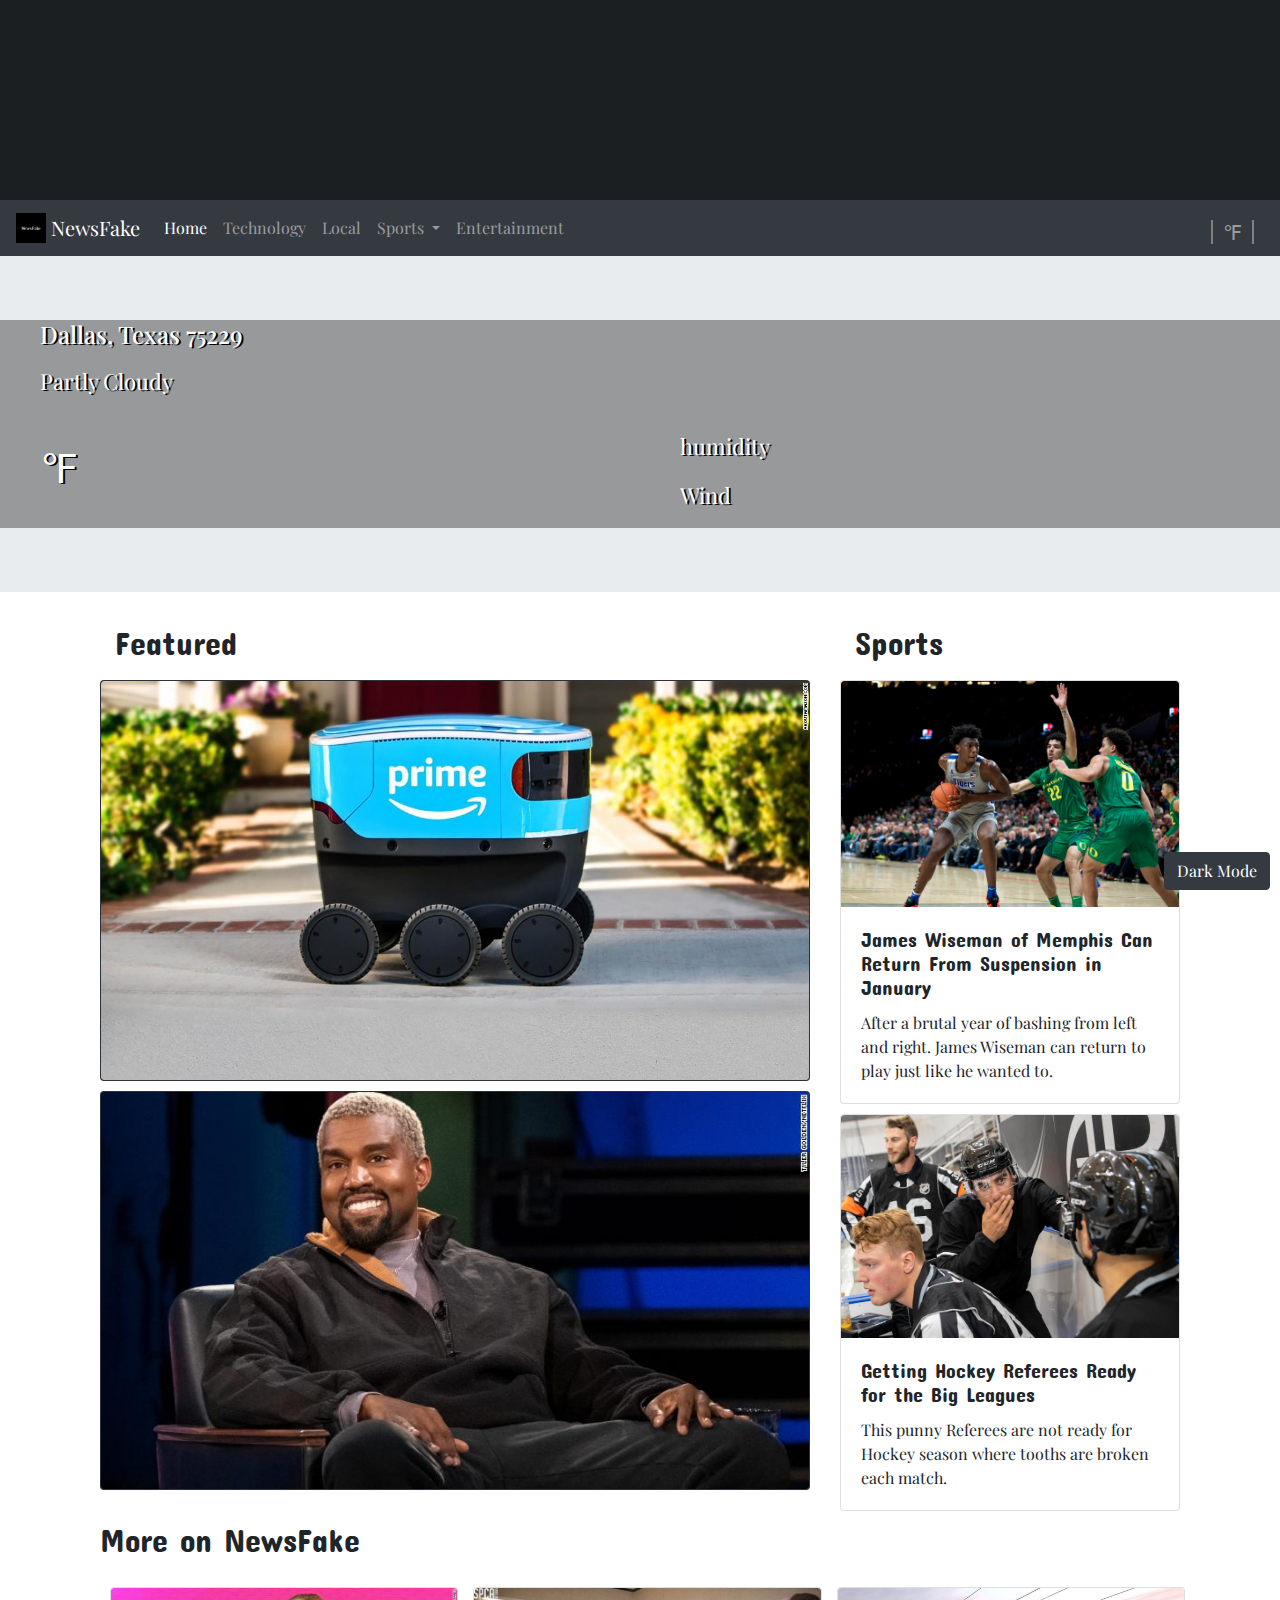
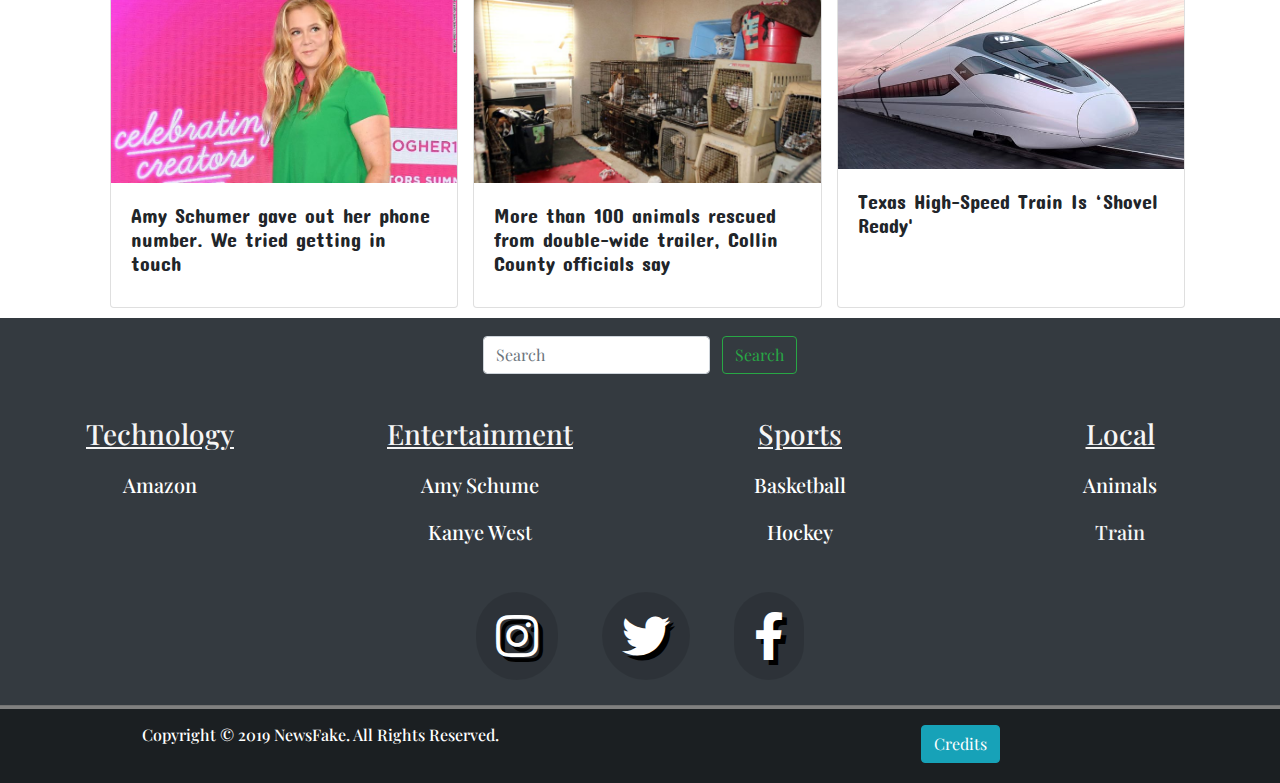
==== index.html @ f57e209b "ys" ====
<!DOCTYPE html>
<html lang="en">

<head>
    <meta charset="UTF-8">
    <meta name="viewport" content="width=device-width, initial-scale=1.0">
    <meta http-equiv="X-UA-Compatible" content="ie=edge">
    <title>NewsFake - Home </title>
    <link rel="icon" type="image/ico" href="images/Logo.png" />
    <link rel="stylesheet" href="https://stackpath.bootstrapcdn.com/bootstrap/4.3.1/css/bootstrap.min.css"
        integrity="sha384-ggOyR0iXCbMQv3Xipma34MD+dH/1fQ784/j6cY/iJTQUOhcWr7x9JvoRxT2MZw1T" crossorigin="anonymous">
    <link
        href="https://fonts.googleapis.com/css?family=Concert+One|Playfair+Display|Neuton|Space+Mono|Work+Sans&display=swap"
        rel="stylesheet">
    <link rel="stylesheet" href="fontawesome-free-5.11.2-web/css/all.css">
    <link rel="stylesheet" href="css/animate.css">
    <link rel="stylesheet" href="css/styles.css">
</head>

<body>
    <div class="container-fluid">
        <div class="row headerAdHolder">
            <div class="imageHolder">
                <img id="headerAd" src="">
            </div>
        </div>
        <nav class="navbar navbar-expand-lg navbar-dark bg-dark sticky-top">
            <a class="navbar-brand" href="index.html">
                <img src="images/Logo.png" width="30" height="30" class="d-inline-block align-top" alt="">
                NewsFake
            </a>
            <button class="navbar-toggler" type="button" data-toggle="collapse" data-target="#navbarNavDropdown"
                aria-controls="navbarNavDropdown" aria-expanded="false" aria-label="Toggle navigation">
                <span class="navbar-toggler-icon"></span>
            </button>
            <div class="collapse navbar-collapse" id="navbarNavDropdown">
                <ul class="navbar-nav mr-auto">
                    <li class="nav-item active">
                        <a class="nav-link" href="index.html">Home <span class="sr-only">(current)</span></a>
                    </li>
                    <li class="nav-item">
                        <a class="nav-link" href="technology.html">Technology</a>
                    </li>
                    <li class="nav-item">
                        <a class="nav-link" href="local.html">Local</a>
                    </li>
                    <li class="nav-item dropdown">
                        <a class="nav-link dropdown-toggle" id="navbarDropdownMenuLink" role="button"
                            data-toggle="dropdown" aria-haspopup="true" aria-expanded="false">
                            Sports
                        </a>
                        <div class="dropdown-menu" aria-labelledby="navbarDropdownMenuLink">
                            <a class="dropdown-item" href="basketball.html">Basketball</a>
                            <a class="dropdown-item" href="hockey.html">Hockey</a>
                        </div>
                    </li>
                    <li class="nav-item">
                        <a class="nav-link" href="entertainment.html">Entertainment</a>
                    </li>
                </ul>
                <span class="navbar-text">
                    <div id="one">
                        <h5 class="time"></h5>
                    </div>
                    <div id="two">
                        <h5><span class="display"></span> &#8457;</h5>
                    </div>
                    <div id="three">
                        <h5 class="hour"></h5>
                    </div>
                </span>
            </div>
        </nav>
        <!-- Darkmode Button -->
        <div class="text-right fixed-bottom">
            <button id="dark-on-off" type="button" class="btn btn-dark">Dark Mode</button>
        </div>
        <!-- Main Content -->
        <div class="main-content">
            <div class="row jumbo">
                <div class="col">
                    <div class="jumbotron jumbotron-fluid">
                        <div class="row" id="weather-stuff">
                            <div class="col-12">
                                <h4 id="location">Dallas, Texas 75229</h4>
                                <p class="time"></p>
                                <p class="hour"></p>
                                <p id="description">Partly Cloudy</p>
                            </div>
                            <div class="col-6 temperature">
                                <div>
                                    <img id="icon" src="" alt="">
                                </div>
                                <div>
                                    <h1><span class="display" style="font-size: 40px;"></span> &#8457;</h1>
                                </div>
                            </div>
                            <div class="col-6">
                                <p id="cloudy"></p>
                                <p id="humidity">humidity</p>
                                <p id="wind">Wind</p>
                            </div>
                        </div>
                    </div>
                </div>
            </div>
            <div class="container">
                <div class="row">
                    <div class="col-md-8">
                        <div class="row">
                            <div class="col">
                                <h2 class="section-title">Featured</h2>
                            </div>
                        </div>
                        <div class="card bg-dark text-white">
                            <img class="card-img" src="images/technology/amazon.jpg" alt="Card image">
                            <div class="card-img-overlay">
                                <h5 class="card-title"><a href="technology.html">Amazon wants to ship you anything in
                                        30 minutes. It's going to
                                        need a
                                        lots
                                        of robots</a></h5>
                                <p class="card-text">
                                    Amazon is making small robots to command in their road to world power of eCommerce
                                    and delivery business.
                                </p>
                                <p class="card-text last-modified"></p>
                            </div>
                        </div>
                        <div class="card bg-dark text-white">
                            <img class="card-img" src="images/technology/kanye.jpg" alt="Card image">
                            <div class="card-img-overlay">
                                <h5 class="card-title"><a href="entertainment.html">Kanye says he may change his name to
                                        Christian Genius Billionaire
                                        Kanye
                                        West. Then again, he says a lot of things</a></h5>
                                <p class="card-text">
                                    Kanye West, husband of one the Kardashian,
                                    has once again made a bold statement about changing his name.
                                </p>
                                <p class="card-text last-modified"></p>
                            </div>
                        </div>
                    </div>
                    <div class="col-md-4">
                        <div class="row">
                            <div class="col">
                                <h2 class="section-title">Sports</h2>
                            </div>
                        </div>
                        <div class="card" style="width: 100%;">
                            <img class="card-img-top"
                                src="images/sports/James_Wiseman_of_Memphis_Can_Return_From_Suspension_in_January.jpg"
                                alt="Card image cap">
                            <div class="card-body">
                                <h5 class="card-title"><a href="basketball.html"> James Wiseman of Memphis Can Return
                                        From Suspension in January
                                    </a></h5>
                                <p class="card-text">
                                    After a brutal year of bashing from left and right. James Wiseman can return to play
                                    just like
                                    he wanted to.
                                </p>
                            </div>
                        </div>
                        <div class="card" style="width: 100%;">
                            <img class="card-img-top"
                                src="images/sports/Getting_Hockey_Referees_Ready_for_the Big_Leagues.jpg"
                                alt="Card image cap">
                            <div class="card-body">
                                <h5 class="card-title"><a href="hockey.html"> Getting Hockey Referees Ready for the Big
                                        Leagues</a></h5>
                                <p class="card-text">
                                    This punny Referees are not ready for Hockey season where
                                    tooths are broken each match.
                                </p>
                            </div>
                        </div>
                    </div>
                </div>
                <div class="row">
                    <div class="col-12">
                        <h2 class="section-title">More on NewsFake</h2>
                    </div>
                    <div class="col-12">
                        <div class="card-deck">
                            <div class="card" style="width:100%;">
                                <img class="card-img-top" src="images/sports/Amy_Schumer.jpg" alt="Card image cap">
                                <div class="card-body">
                                    <h5 class="card-title"><a href="entertainment.html"> Amy Schumer gave out her phone
                                            number. We tried getting in
                                            touch
                                        </a></h5>
                                </div>
                            </div>
                            <div class="card" style="width:100%;">
                                <img class="card-img-top" src="images/local/local_animals.png" alt="Card image cap">
                                <div class="card-body">
                                    <h5 id="weather" class="card-title article-one-link"><a href="local.html">More than
                                            100
                                            animals rescued from double-wide trailer,
                                            Collin County
                                            officials say</a>
                                    </h5>
                                </div>
                            </div>
                            <div class="card" style="width:100%;">
                                <img class="card-img-top" src="images/local/rail.jpg" alt="Card image cap">
                                <div class="card-body">
                                    <h5 class="card-title"><a href="local.html">Texas High-Speed Train Is ‘Shovel
                                            Ready'</a>
                                    </h5>
                                </div>
                            </div>
                        </div>
                    </div>
                </div>
            </div>
        </div>
        <footer>
            <div class="row">
                <div class="col-12">
                    <form class="form-inline my-2 ">
                        <input class="form-control mr-sm-2" type="search" placeholder="Search" aria-label="Search">
                        <button class="btn btn-outline-success my-2 my-sm-0" type="submit">Search</button>
                    </form>
                </div>
            </div>
            <div class="row">
                <div class="col">
                    <div class="row">
                        <div class="col-12">
                            <h3>Technology</h3>
                        </div>
                        <div class="col">
                            <h5> <a href="technology.html">Amazon</a></h5>
                        </div>
                    </div>
                </div>
                <div class="col">
                    <div class="row">
                        <div class="col-12">
                            <h3>Entertainment</h3>
                        </div>
                        <div class="col-12">
                            <h5><a href="entertainment.html">Amy Schume</a></h5>
                        </div>
                        <div class="col-12">
                            <h5><a href="entertainment.html">Kanye West</a></h5>
                        </div>
                    </div>
                </div>
                <div class="col">
                    <div class="row">
                        <div class="col-12">
                            <h3>Sports</h3>
                        </div>
                        <div class="col-12">
                            <h5> <a href="basketball.html"> Basketball</a></h5>
                        </div>
                        <div class="col-12">
                            <h5> <a href="hockey.html"> Hockey</a></h5>
                        </div>
                    </div>
                </div>
                <div class="col">
                    <div class="row">
                        <div class="col-12">
                            <h3>Local</h3>
                        </div>
                        <div class="col-12">
                            <h5> <a href="local.html">Animals</a></h5>
                        </div>
                        <div class="col-12">
                            <h5> <a href="local.html"></a> Train</h5>
                        </div>
                    </div>
                </div>
                <div class="col-12">
                    <i class="fab fa-instagram fa-3x social"></i>
                    <i class="fab fa-twitter fa-3x social"></i>
                    <i class="fab fa-facebook-f fa-3x social"></i>
                </div>
                <div class="last">
                    <hr>
                    <div class="row">
                        <div class="col-6">
                            <h6> Copyright &copy; 2019 NewsFake. All Rights Reserved.</h6>
                        </div>
                        <div class="col-6">
                            <button type="button" class="btn btn-info source">Sources</button>
                        </div>
                    </div>
                </div>
            </div>
            <div id="display-sources" class="d-none">
                <button id="close-source" type="button" class="close" aria-label="Close">
                    <span aria-hidden="true">&times;</span>
                </button>
                <h6>Close</h6>
                <div class="align-center">
                    <div class="row">
                        <div class="col-12 col-md-4">
                            <a href="https://cnn.com" target="_blank"><img src="images/sources/cnn.jpg" alt=""></a>
                        </div>
                        <div class="col-12 col-md-4">
                            <a href="https://giphy.com" target="_blank"><img src="images/sources/giphy.gif" alt=""></a>
                        </div>
                        <div class="col-12 col-md-4">
                            <a href="https://unsplash.com" target="_blank"><img src="images/sources/unsplash.jpg"
                                    alt=""></a>
                        </div>
                    </div>
                </div>
            </div>
        </footer>
    </div>
    <script src="https://code.jquery.com/jquery-3.3.1.slim.min.js"
        integrity="sha384-q8i/X+965DzO0rT7abK41JStQIAqVgRVzpbzo5smXKp4YfRvH+8abtTE1Pi6jizo" crossorigin="anonymous">
    </script>
    <script src="https://cdnjs.cloudflare.com/ajax/libs/popper.js/1.14.7/umd/popper.min.js"
        integrity="sha384-UO2eT0CpHqdSJQ6hJty5KVphtPhzWj9WO1clHTMGa3JDZwrnQq4sF86dIHNDz0W1" crossorigin="anonymous">
    </script>
    <script src="https://stackpath.bootstrapcdn.com/bootstrap/4.3.1/js/bootstrap.min.js"
        integrity="sha384-JjSmVgyd0p3pXB1rRibZUAYoIIy6OrQ6VrjIEaFf/nJGzIxFDsf4x0xIM+B07jRM" crossorigin="anonymous">
    </script>
    <script src="js/jquery-3.4.1.min.js"></script>
    <script src="js/script.js"></script>
</body>

</html>
---- css/styles.css ----
* {
  font-family: 'Playfair Display', sans-serif;
  overflow: clip;
}

.container-fluid {
  padding: 0;
  margin: 0%;
}

.container-fluid #weather-stuff {
  background-color: rgba(0, 0, 0, 0.35);
}

.row {
  margin: 0%;
}

.headerAdHolder {
  background: #1b1f22;
  display: -webkit-box;
  display: -ms-flexbox;
  display: flex;
  -webkit-box-pack: center;
      -ms-flex-pack: center;
          justify-content: center;
  -webkit-box-align: center;
      -ms-flex-align: center;
          align-items: center;
}

.headerAdHolder .imageHolder {
  padding-top: 10px;
  padding-bottom: 10px;
  width: 800px;
  height: 200px;
}

.headerAdHolder .imageHolder img {
  width: 100%;
}

a {
  color: inherit;
  font: inherit;
}

.navbar-text {
  display: -webkit-box;
  display: -ms-flexbox;
  display: flex;
  -webkit-box-orient: horizontal;
  -webkit-box-direction: normal;
      -ms-flex-flow: row;
          flex-flow: row;
  -ms-flex-item-align: center;
      align-self: center;
  -webkit-box-pack: center;
      -ms-flex-pack: center;
          justify-content: center;
  padding-bottom: 0%;
}

.navbar-text #one,
.navbar-text #two {
  border-right: 2px solid grey;
  margin-right: 10px;
  padding-right: 10px;
}

.navbar-text h5 {
  margin: 0%;
}

.jumbo .col:first-child {
  padding: 0;
}

.card-deck {
  padding: 10px;
}

.card-deck .card {
  margin-right: 0px;
}

.jumbotron {
  color: white;
  font-size: 22px;
  text-shadow: 2px 1px black;
  background-size: cover;
  background-repeat: no-repeat;
  background-position: center;
}

.jumbotron .col-6,
.jumbotron .col-12 {
  padding-left: 40px;
}

.jumbotron .temperature {
  display: -webkit-box;
  display: -ms-flexbox;
  display: flex;
  -webkit-box-orient: horizontal;
  -webkit-box-direction: normal;
      -ms-flex-flow: row;
          flex-flow: row;
  text-align: center;
  -webkit-box-align: center;
      -ms-flex-align: center;
          align-items: center;
}

.section-title {
  font-family: 'Concert One', cursive;
}

.card {
  margin-top: 10px;
  margin-bottom: 10px;
  width: 100%;
}

.card-deck {
  padding-bottom: 10px;
}

.card-title,
.article-title {
  font-family: 'Concert One', cursive;
}

.card-title:hover {
  cursor: pointer;
  text-decoration: underline;
}

.card-img-overlay {
  background-color: rgba(0, 0, 0, 0.28);
  opacity: 0;
}

.card-img-overlay:hover {
  opacity: initial;
  -webkit-transition: 0.7s ease;
  transition: 0.7s ease;
}

hr {
  height: 3px;
  background: grey;
}

footer {
  background: #343a40;
  overflow: hidden;
  position: relative;
}

footer .row {
  margin: 0%;
}

footer .form-inline {
  display: block;
}

footer .col,
footer .col-12 {
  padding-top: 10px;
  padding-bottom: 5px;
  text-align: center;
}

footer .col h3,
footer .col-12 h3 {
  padding-top: 10px;
  color: whitesmoke;
  text-decoration: underline;
}

footer h5,
footer h4 {
  color: whitesmoke;
}

footer h5:hover {
  cursor: pointer;
  text-decoration: underline;
}

footer .row {
  padding: 0%;
}

footer a {
  color: white;
}

footer ul {
  list-style: none;
}

footer ul li {
  width: 100%;
}

footer ul li a {
  text-decoration: none;
  display: block;
  text-align: center;
  color: white;
  padding: 10px;
  border-top: 1px solid rgba(255, 255, 255, 0.3);
  border-bottom: 1px solid rgba(0, 0, 0, 0.1);
}

footer ul li a:hover {
  -webkit-transition-delay: 50ms;
          transition-delay: 50ms;
  background: #031e3b34;
}

footer ul .active {
  background: #031e3b34;
}

footer .social {
  padding: 20px;
  margin: 20px;
  color: white;
  text-shadow: black 5px 5px;
  background: rgba(0, 0, 0, 0.123);
  border-radius: 50px;
}

footer .location {
  text-align: center;
}

footer .location address {
  padding-top: 15px;
  border-top: 1px solid rgba(255, 255, 255, 0.3);
}

#technology .card-title {
  letter-spacing: .2px;
  margin: 0 auto 16px;
}

.article-sub {
  padding-top: 20px;
  font-weight: bold;
}

.article-text {
  text-indent: 50px;
  font-size: 18px;
  font-weight: 300;
  line-height: 1.66666667;
}

.article-img {
  width: 100%;
}

#local hr {
  margin-top: 30px;
}

#local #local-one {
  z-index: -1;
}

.gif {
  width: 100%;
}

.last {
  padding-bottom: 20px;
  background-color: #1b1f22;
  text-align: center;
  width: 100%;
}

.last hr {
  margin-top: 0%;
}

.last h6 {
  color: white;
}

.last h6:hover {
  cursor: pointer;
  text-decoration: underline;
}

.last source {
  cursor: pointer;
}

.fixed-bottom {
  margin-bottom: 10px;
  margin-right: 10px;
  z-index: 5000;
}

.author,
.last-modified {
  color: grey;
}

.sticky {
  position: -webkit-sticky;
  position: sticky;
  z-index: 100;
  top: 0;
}

#display-sources {
  border-top: black solid 2px;
  position: absolute;
  padding-bottom: 20px;
  top: 0;
  right: 0;
  bottom: 0;
  left: 0;
  width: 100%;
  height: 100%;
  z-index: 2000;
  text-align: center;
  background: rgba(255, 255, 255, 0.98);
}

#display-sources .align-center {
  width: 100%;
  height: 100%;
  display: -webkit-box;
  display: -ms-flexbox;
  display: flex;
  -webkit-box-pack: center;
      -ms-flex-pack: center;
          justify-content: center;
  -webkit-box-align: center;
      -ms-flex-align: center;
          align-items: center;
  -webkit-box-orient: horizontal;
  -webkit-box-direction: normal;
      -ms-flex-flow: row row-reverse;
          flex-flow: row row-reverse;
}

#display-sources .align-center a {
  width: 33%;
}

#display-sources .align-center img {
  padding: 20px;
  width: 40%;
}

#display-sources .align-center img:hover {
  cursor: pointer;
}

a:hover {
  color: inherit;
}

body {
  position: relative;
}

.close {
  padding-left: 10px;
  position: relative;
  float: none;
}

.dark-mode {
  background-color: #1b1f22;
  color: rgba(245, 245, 245, 0.904);
}

.dark-mode #display-sources {
  background-color: #1b1f22;
}

.dark-mode .card {
  color: whitesmoke;
  background-color: #343a40;
}

.dark-mode .close {
  color: white;
}

.author-info {
  display: -webkit-box;
  display: -ms-flexbox;
  display: flex;
  -webkit-box-pack: left;
      -ms-flex-pack: left;
          justify-content: left;
  -webkit-box-align: center;
      -ms-flex-align: center;
          align-items: center;
}

.author-info .author-text {
  padding: 15px;
  display: -webkit-box;
  display: -ms-flexbox;
  display: flex;
  -webkit-box-orient: vertical;
  -webkit-box-direction: normal;
      -ms-flex-direction: column;
          flex-direction: column;
  -webkit-box-pack: left;
      -ms-flex-pack: left;
          justify-content: left;
  -webkit-box-align: center;
      -ms-flex-align: center;
          align-items: center;
}

.img-author {
  width: 70px;
  height: 70px;
}

.img-author img {
  width: 100%;
  border-radius: 50%;
}
/*# sourceMappingURL=styles.css.map */
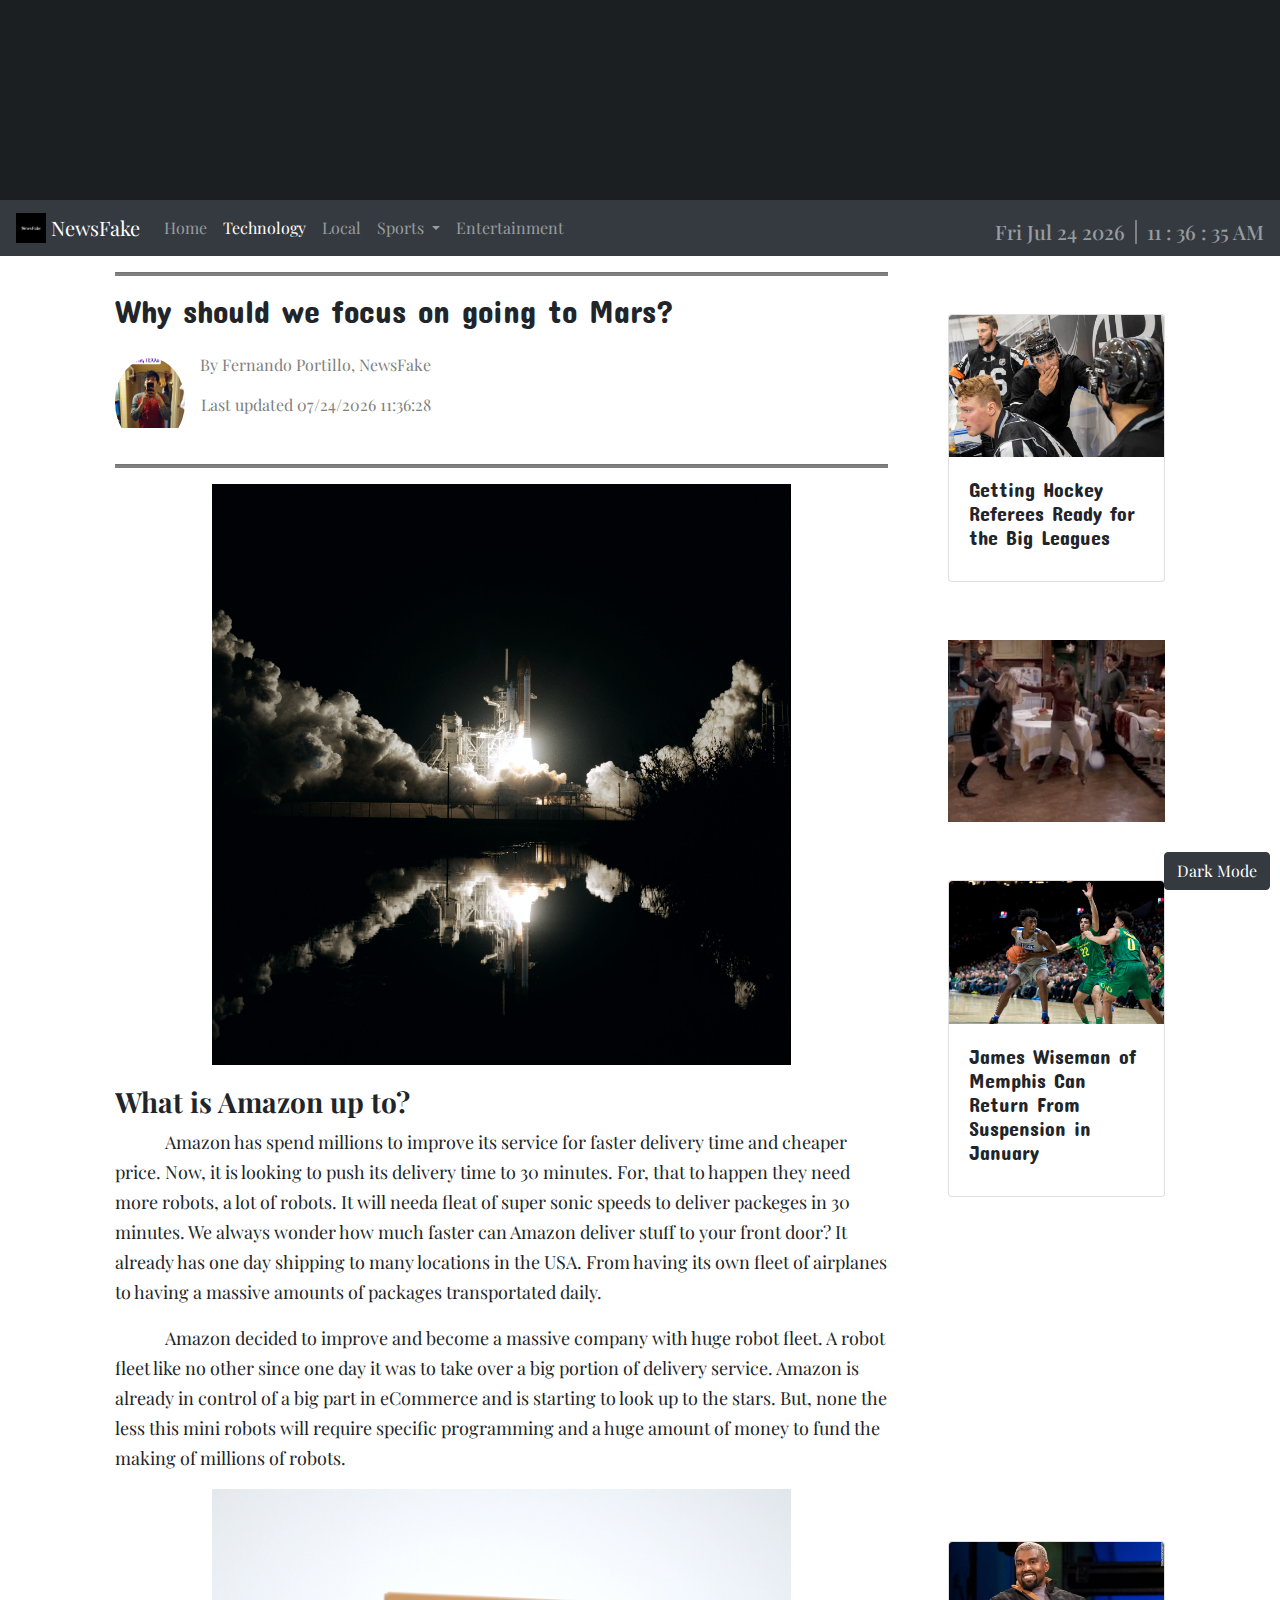
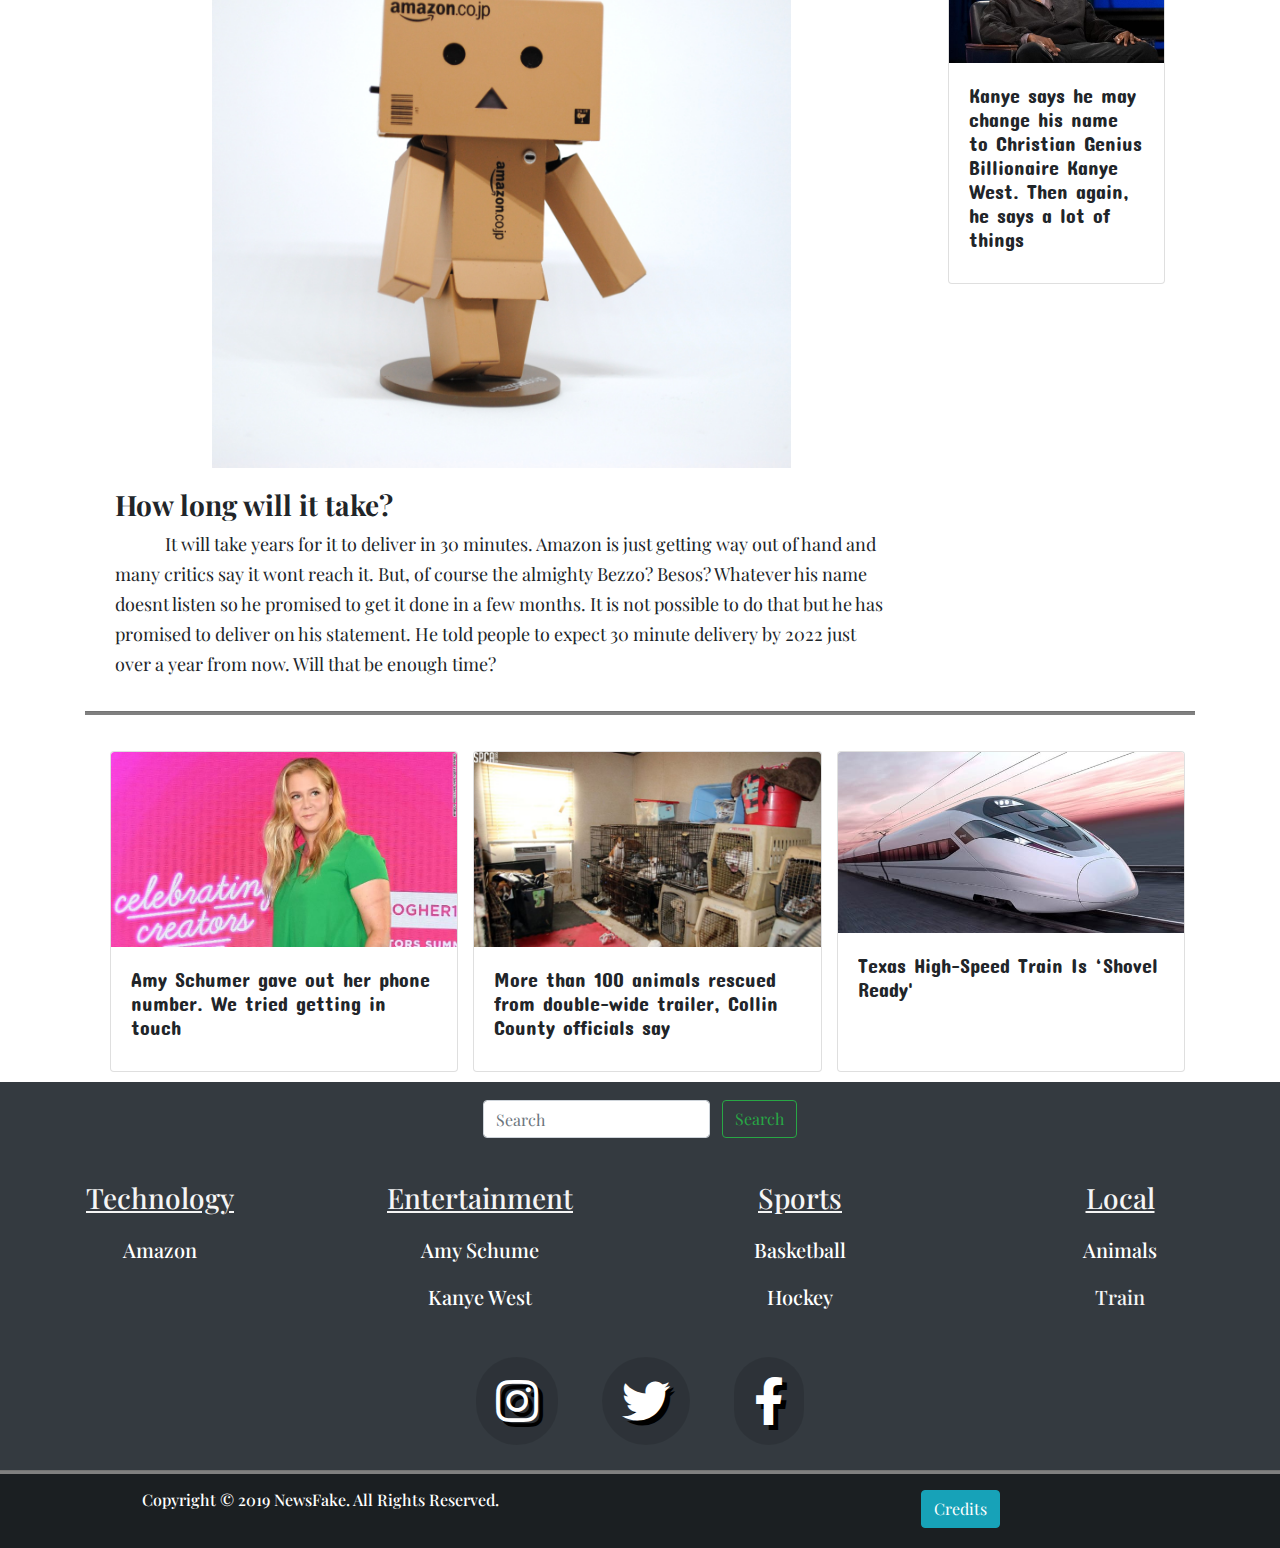
==== commit 3d55ff51: "- deleted a bunch of files" ====
--- a/index.html
+++ b/index.html
@@ -5,12 +5,12 @@
     <meta charset="UTF-8">
     <meta name="viewport" content="width=device-width, initial-scale=1.0">
     <meta http-equiv="X-UA-Compatible" content="ie=edge">
-    <title>NewsFake - Home </title>
+    <title>NewsFake - Technology </title>
     <link rel="icon" type="image/ico" href="images/Logo.png" />
     <link rel="stylesheet" href="https://stackpath.bootstrapcdn.com/bootstrap/4.3.1/css/bootstrap.min.css"
         integrity="sha384-ggOyR0iXCbMQv3Xipma34MD+dH/1fQ784/j6cY/iJTQUOhcWr7x9JvoRxT2MZw1T" crossorigin="anonymous">
     <link
-        href="https://fonts.googleapis.com/css?family=Concert+One|Playfair+Display|Neuton|Space+Mono|Work+Sans&display=swap"
+        href="https://fonts.googleapis.com/css?family=Concert+One|Neuton|Space+Mono|Playfair+Display|Work+Sans&display=swap"
         rel="stylesheet">
     <link rel="stylesheet" href="fontawesome-free-5.11.2-web/css/all.css">
     <link rel="stylesheet" href="css/animate.css">
@@ -24,7 +24,7 @@
                 <img id="headerAd" src="">
             </div>
         </div>
-        <nav class="navbar navbar-expand-lg navbar-dark bg-dark sticky-top">
+        <nav class="navbar sticky-top navbar-expand-lg navbar-dark bg-dark sticky-top">
             <a class="navbar-brand" href="index.html">
                 <img src="images/Logo.png" width="30" height="30" class="d-inline-block align-top" alt="">
                 NewsFake
@@ -35,11 +35,11 @@
             </button>
             <div class="collapse navbar-collapse" id="navbarNavDropdown">
                 <ul class="navbar-nav mr-auto">
+                    <li class="nav-item">
+                        <a class="nav-link" href="index.html">Home </a>
+                    </li>
                     <li class="nav-item active">
-                        <a class="nav-link" href="index.html">Home <span class="sr-only">(current)</span></a>
-                    </li>
-                    <li class="nav-item">
-                        <a class="nav-link" href="technology.html">Technology</a>
+                        <a class="nav-link" href="technology.html">Technology<span class="sr-only">(current)</span></a>
                     </li>
                     <li class="nav-item">
                         <a class="nav-link" href="local.html">Local</a>
@@ -62,9 +62,6 @@
                     <div id="one">
                         <h5 class="time"></h5>
                     </div>
-                    <div id="two">
-                        <h5><span class="display"></span> &#8457;</h5>
-                    </div>
                     <div id="three">
                         <h5 class="hour"></h5>
                     </div>
@@ -72,144 +69,177 @@
             </div>
         </nav>
         <!-- Darkmode Button -->
-        <div class="text-right fixed-bottom">
+        <div class=" text-right fixed-bottom">
             <button id="dark-on-off" type="button" class="btn btn-dark">Dark Mode</button>
         </div>
         <!-- Main Content -->
-        <div class="main-content">
-            <div class="row jumbo">
-                <div class="col">
-                    <div class="jumbotron jumbotron-fluid">
-                        <div class="row" id="weather-stuff">
-                            <div class="col-12">
-                                <h4 id="location">Dallas, Texas 75229</h4>
-                                <p class="time"></p>
-                                <p class="hour"></p>
-                                <p id="description">Partly Cloudy</p>
-                            </div>
-                            <div class="col-6 temperature">
-                                <div>
-                                    <img id="icon" src="" alt="">
-                                </div>
-                                <div>
-                                    <h1><span class="display" style="font-size: 40px;"></span> &#8457;</h1>
-                                </div>
-                            </div>
-                            <div class="col-6">
-                                <p id="cloudy"></p>
-                                <p id="humidity">humidity</p>
-                                <p id="wind">Wind</p>
-                            </div>
-                        </div>
-                    </div>
-                </div>
-            </div>
-            <div class="container">
+        <div class="container">
+            <div class="main-content">
                 <div class="row">
-                    <div class="col-md-8">
+                    <div id="technology" class="col-lg-9 col-12">
+                        <div class="col-12">
+                            <hr>
+                            <h2 class="article-title">
+                                Why should we focus on going to Mars?
+                            </h2>
+                            <div class="author-info">
+                                <div class="img-author">
+                                    <img src="" alt="">
+                                </div>
+                                <div class="author-text">
+                                    <p class="author"></p>
+                                    <p class="last-modified"></p>
+                                </div>
+                            </div>
+                            <hr>
+                            <div class="text-center">
+                                <img class="article-img" src="images/project-images/nasa-takeoff-unsplash.jpg" alt="">
+                            </div>
+                            <div>
+                                <h3 class="article-sub">
+                                    What is Amazon up to?
+                                </h3>
+                                <p class="article-text">
+                                    Amazon has spend millions to improve its service for faster delivery time and
+                                    cheaper
+                                    price.
+                                    Now, it is looking to push its delivery time to 30 minutes. For, that to happen
+                                    they need more robots, a lot of robots. It will needa fleat of super sonic speeds to
+                                    deliver
+                                    packeges in 30 minutes.
+                                    We always wonder how much faster can Amazon deliver stuff to your front door? It
+                                    already
+                                    has
+                                    one day shipping to many locations in the USA.
+                                    From having its own fleet of airplanes to having a massive amounts of packages
+                                    transportated
+                                    daily.
+                                </p>
+                                <p class="article-text">
+                                    Amazon decided to improve and become a massive company with huge robot fleet.
+                                    A robot fleet like no other since one day it was to take over a big portion of
+                                    delivery
+                                    service. Amazon is already in control of a big part in eCommerce
+                                    and is starting to look up to the stars. But, none the less this mini robots will
+                                    require
+                                    specific programming and a huge amount of money to fund the making of
+                                    millions of robots.
+                                </p>
+                                <div class="text-center">
+                                    <img class="article-img"
+                                        src="images/technology/hello-i-m-nik-r22qS5ejODs-unsplash.jpg" alt="">
+                                </div>
+                                <h3 class="article-sub">
+                                    How long will it take?
+                                </h3>
+                                <p class="article-text">
+                                    It will take years for it to deliver in 30 minutes. Amazon is just getting way out
+                                    of
+                                    hand
+                                    and many critics say it wont reach it.
+                                    But, of course the almighty Bezzo? Besos? Whatever his name doesnt listen so he
+                                    promised
+                                    to
+                                    get it done in a few months.
+                                    It is not possible to do that but he has promised to deliver on his statement.
+                                    He told people to expect 30 minute delivery by 2022 just over a year from now. Will
+                                    that
+                                    be
+                                    enough time?
+                                </p>
+                            </div>
+                        </div>
+                    </div>
+                    <!-- START OF SIDE ARTICLES -->
+                    <div class="col-3 d-none d-lg-block">
                         <div class="row">
-                            <div class="col">
-                                <h2 class="section-title">Featured</h2>
-                            </div>
-                        </div>
-                        <div class="card bg-dark text-white">
-                            <img class="card-img" src="images/technology/amazon.jpg" alt="Card image">
-                            <div class="card-img-overlay">
-                                <h5 class="card-title"><a href="technology.html">Amazon wants to ship you anything in
-                                        30 minutes. It's going to
-                                        need a
-                                        lots
-                                        of robots</a></h5>
-                                <p class="card-text">
-                                    Amazon is making small robots to command in their road to world power of eCommerce
-                                    and delivery business.
-                                </p>
-                                <p class="card-text last-modified"></p>
-                            </div>
-                        </div>
-                        <div class="card bg-dark text-white">
-                            <img class="card-img" src="images/technology/kanye.jpg" alt="Card image">
-                            <div class="card-img-overlay">
-                                <h5 class="card-title"><a href="entertainment.html">Kanye says he may change his name to
-                                        Christian Genius Billionaire
-                                        Kanye
-                                        West. Then again, he says a lot of things</a></h5>
-                                <p class="card-text">
-                                    Kanye West, husband of one the Kardashian,
-                                    has once again made a bold statement about changing his name.
-                                </p>
-                                <p class="card-text last-modified"></p>
-                            </div>
-                        </div>
-                    </div>
-                    <div class="col-md-4">
-                        <div class="row">
-                            <div class="col">
-                                <h2 class="section-title">Sports</h2>
-                            </div>
-                        </div>
-                        <div class="card" style="width: 100%;">
-                            <img class="card-img-top"
-                                src="images/sports/James_Wiseman_of_Memphis_Can_Return_From_Suspension_in_January.jpg"
-                                alt="Card image cap">
-                            <div class="card-body">
-                                <h5 class="card-title"><a href="basketball.html"> James Wiseman of Memphis Can Return
-                                        From Suspension in January
-                                    </a></h5>
-                                <p class="card-text">
-                                    After a brutal year of bashing from left and right. James Wiseman can return to play
-                                    just like
-                                    he wanted to.
-                                </p>
-                            </div>
-                        </div>
-                        <div class="card" style="width: 100%;">
-                            <img class="card-img-top"
-                                src="images/sports/Getting_Hockey_Referees_Ready_for_the Big_Leagues.jpg"
-                                alt="Card image cap">
-                            <div class="card-body">
-                                <h5 class="card-title"><a href="hockey.html"> Getting Hockey Referees Ready for the Big
-                                        Leagues</a></h5>
-                                <p class="card-text">
-                                    This punny Referees are not ready for Hockey season where
-                                    tooths are broken each match.
-                                </p>
-                            </div>
-                        </div>
-                    </div>
-                </div>
+                            <div class="col-12 pt-md-5">
+                                <div class="card" style="width:100%;">
+                                    <img class="card-img-top"
+                                        src="images/sports/Getting_Hockey_Referees_Ready_for_the Big_Leagues.jpg"
+                                        alt="Card image cap">
+                                    <div class="card-body">
+                                        <h5 class="card-title">
+                                            <a href="hockey.html">Getting Hockey Referees Ready for the Big Leagues</a>
+                                        </h5>
+                                    </div>
+                                </div>
+                            </div>
+                            <div class="col-12 pt-md-5">
+                                <img class="gif" src="images/gifs/rachel-fight.webp" alt="">
+                            </div>
+                            <div class="col-12 pt-md-5">
+                                <div class="card" style="width:100%;">
+                                    <img class="card-img-top"
+                                        src="images/sports/James_Wiseman_of_Memphis_Can_Return_From_Suspension_in_January.jpg"
+                                        alt="Card image cap">
+                                    <div class="card-body">
+                                        <h5 class="card-title"> <a href="basketball.html">James Wiseman of Memphis Can
+                                                Return From Suspension in
+                                                January</a>
+                                        </h5>
+                                    </div>
+                                </div>
+                            </div>
+                            <div class="col-12 pt-md-5">
+                                <img class="gif" src="https://media.giphy.com/media/26tOY3KjQUL9YhRT2/source.gif"
+                                    alt="">
+                            </div>
+                            <div class="col-12 pt-md-5 sticky">
+                                <iframe class="gif video-gif" src="https://www.youtube.com/embed/8Qn_spdM5Zg?"
+                                    frameborder="0"
+                                    allow="accelerometer; autoplay; encrypted-media; gyroscope; picture-in-picture"
+                                    allowfullscreen>
+                                </iframe>
+                            </div>
+                            <div class="col-12 pt-md-5">
+                                <div class="card" style="width:100%;">
+                                    <img class="card-img-top" src="images/technology/kanye.jpg" alt="Card image cap">
+                                    <div class="card-body">
+                                        <h5 class="card-title"> <a href="entertainment.html">Kanye says he may change
+                                                his name to Christian Genius
+                                                Billionaire
+                                                Kanye
+                                                West. Then again, he says a lot of things</a>
+                                        </h5>
+                                    </div>
+                                </div>
+                            </div>
+                            <div class="col-12 pt-md-5">
+                                <img class="gif" src="https://media.giphy.com/media/t5Ml3rCGNEddm/source.gif" alt="">
+                            </div>
+                        </div>
+                    </div>
+                    <!-- END OF SIDE ARTICLE / GIFS -->
+                </div>
+                <hr>
                 <div class="row">
-                    <div class="col-12">
-                        <h2 class="section-title">More on NewsFake</h2>
-                    </div>
-                    <div class="col-12">
+                    <div class="col">
                         <div class="card-deck">
                             <div class="card" style="width:100%;">
                                 <img class="card-img-top" src="images/sports/Amy_Schumer.jpg" alt="Card image cap">
                                 <div class="card-body">
-                                    <h5 class="card-title"><a href="entertainment.html"> Amy Schumer gave out her phone
+                                    <h5 class="card-title"> <a href="entertainment.html"> Amy Schumer gave out her phone
                                             number. We tried getting in
-                                            touch
-                                        </a></h5>
+                                            touch</a>
+                                    </h5>
                                 </div>
                             </div>
                             <div class="card" style="width:100%;">
                                 <img class="card-img-top" src="images/local/local_animals.png" alt="Card image cap">
                                 <div class="card-body">
-                                    <h5 id="weather" class="card-title article-one-link"><a href="local.html">More than
-                                            100
-                                            animals rescued from double-wide trailer,
+                                    <h5 id="weather" class="card-title"> <a href="local.html"> More than 100 animals
+                                            rescued from double-wide
+                                            trailer,
                                             Collin County
-                                            officials say</a>
-                                    </h5>
+                                            officials say</a></h5>
                                 </div>
                             </div>
                             <div class="card" style="width:100%;">
                                 <img class="card-img-top" src="images/local/rail.jpg" alt="Card image cap">
                                 <div class="card-body">
-                                    <h5 class="card-title"><a href="local.html">Texas High-Speed Train Is ‘Shovel
-                                            Ready'</a>
-                                    </h5>
+                                    <h5 class="card-title"> <a href="local.html">Texas High-Speed Train Is ‘Shovel
+                                            Ready'</a></h5>
                                 </div>
                             </div>
                         </div>
--- a/css/styles.css
+++ b/css/styles.css
@@ -262,7 +262,7 @@
 }
 
 .article-img {
-  width: 100%;
+  width: 75%;
 }
 
 #local hr {
@@ -299,6 +299,10 @@
 
 .last source {
   cursor: pointer;
+}
+
+.tetx {
+  display: inline;
 }
 
 .fixed-bottom {
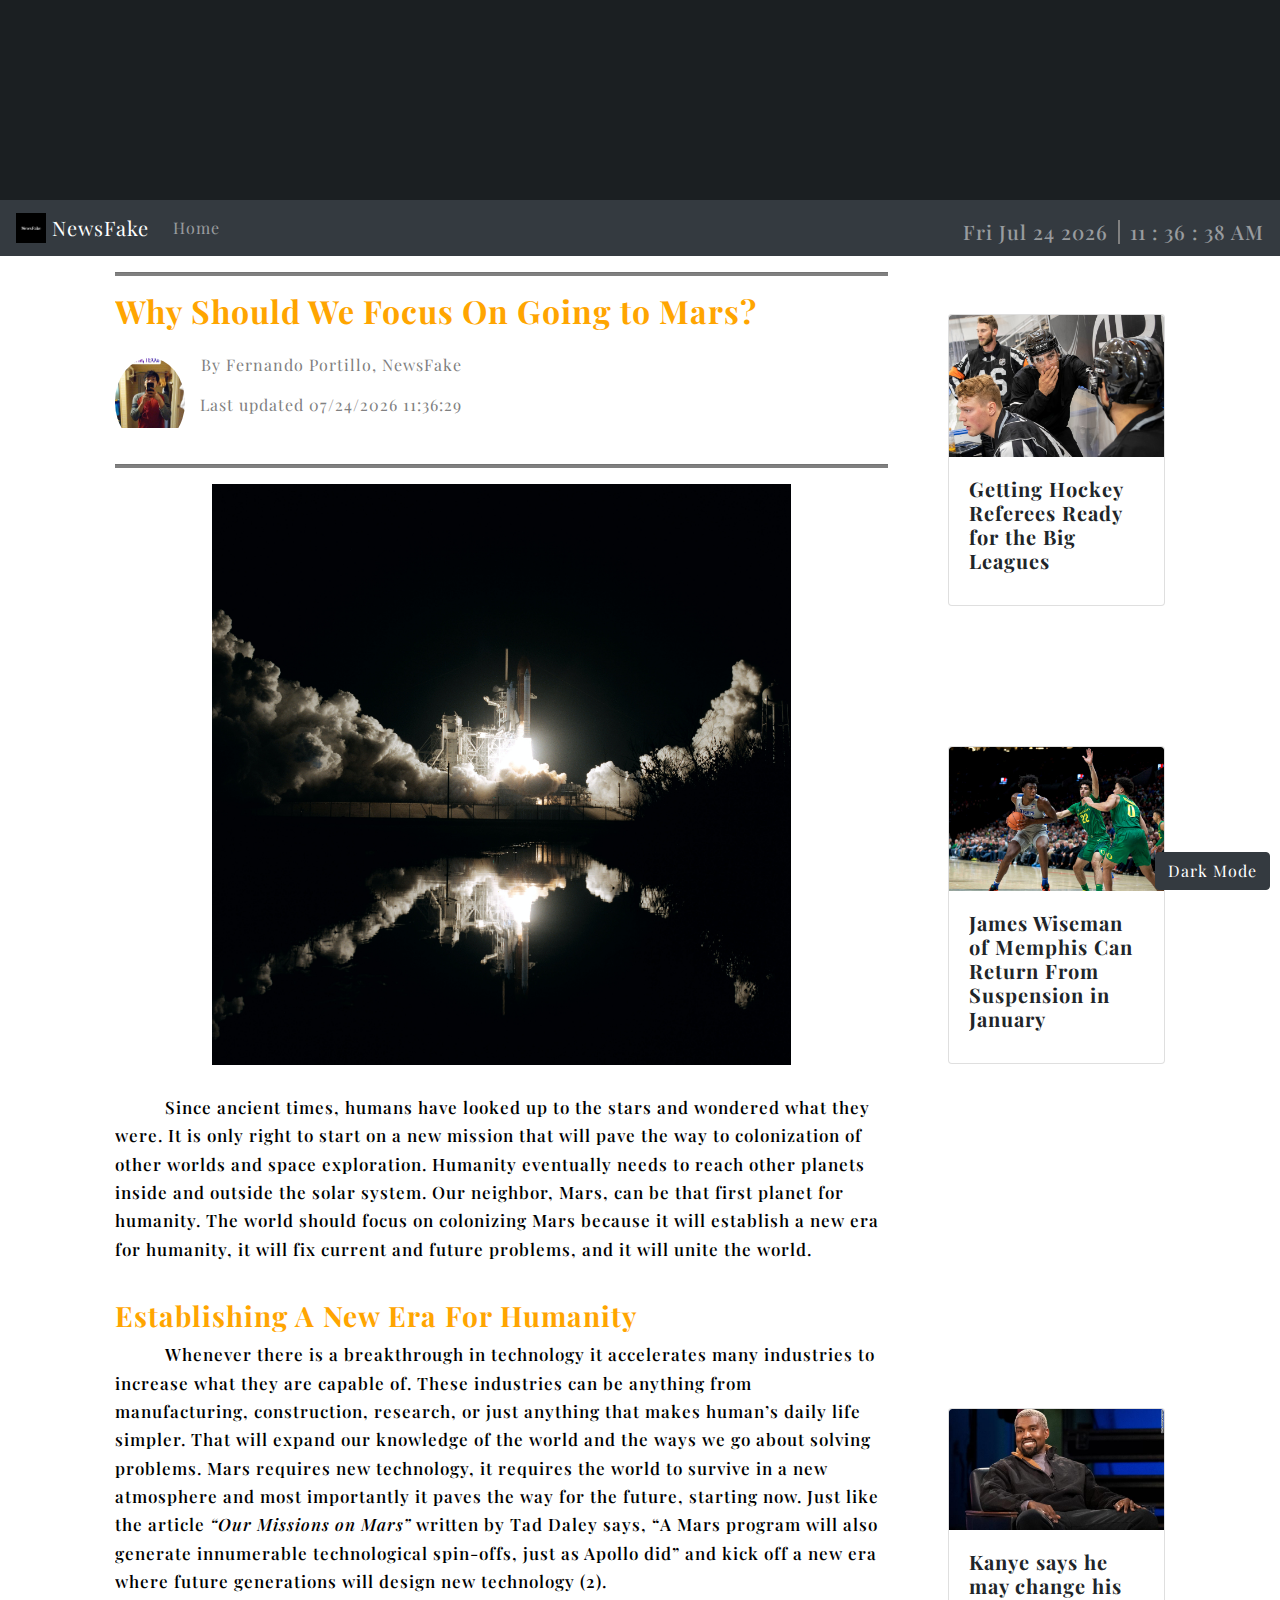
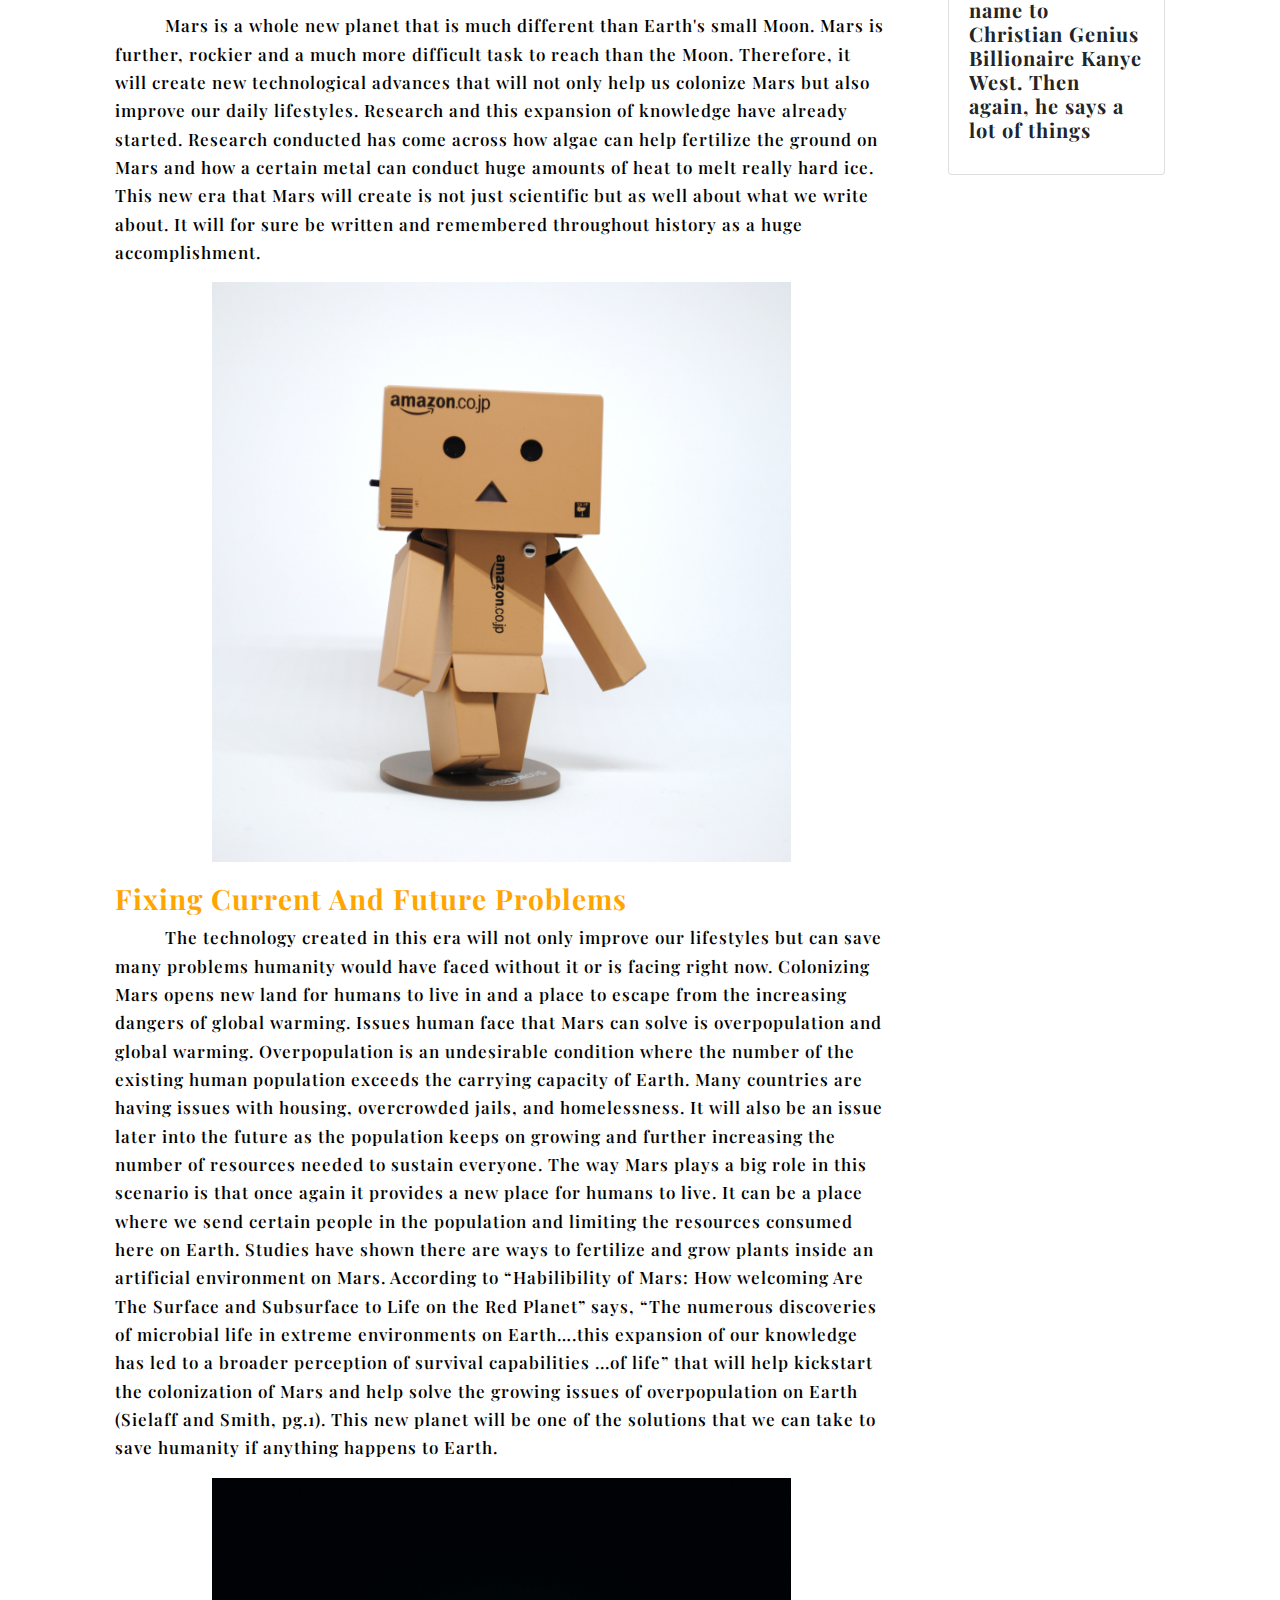
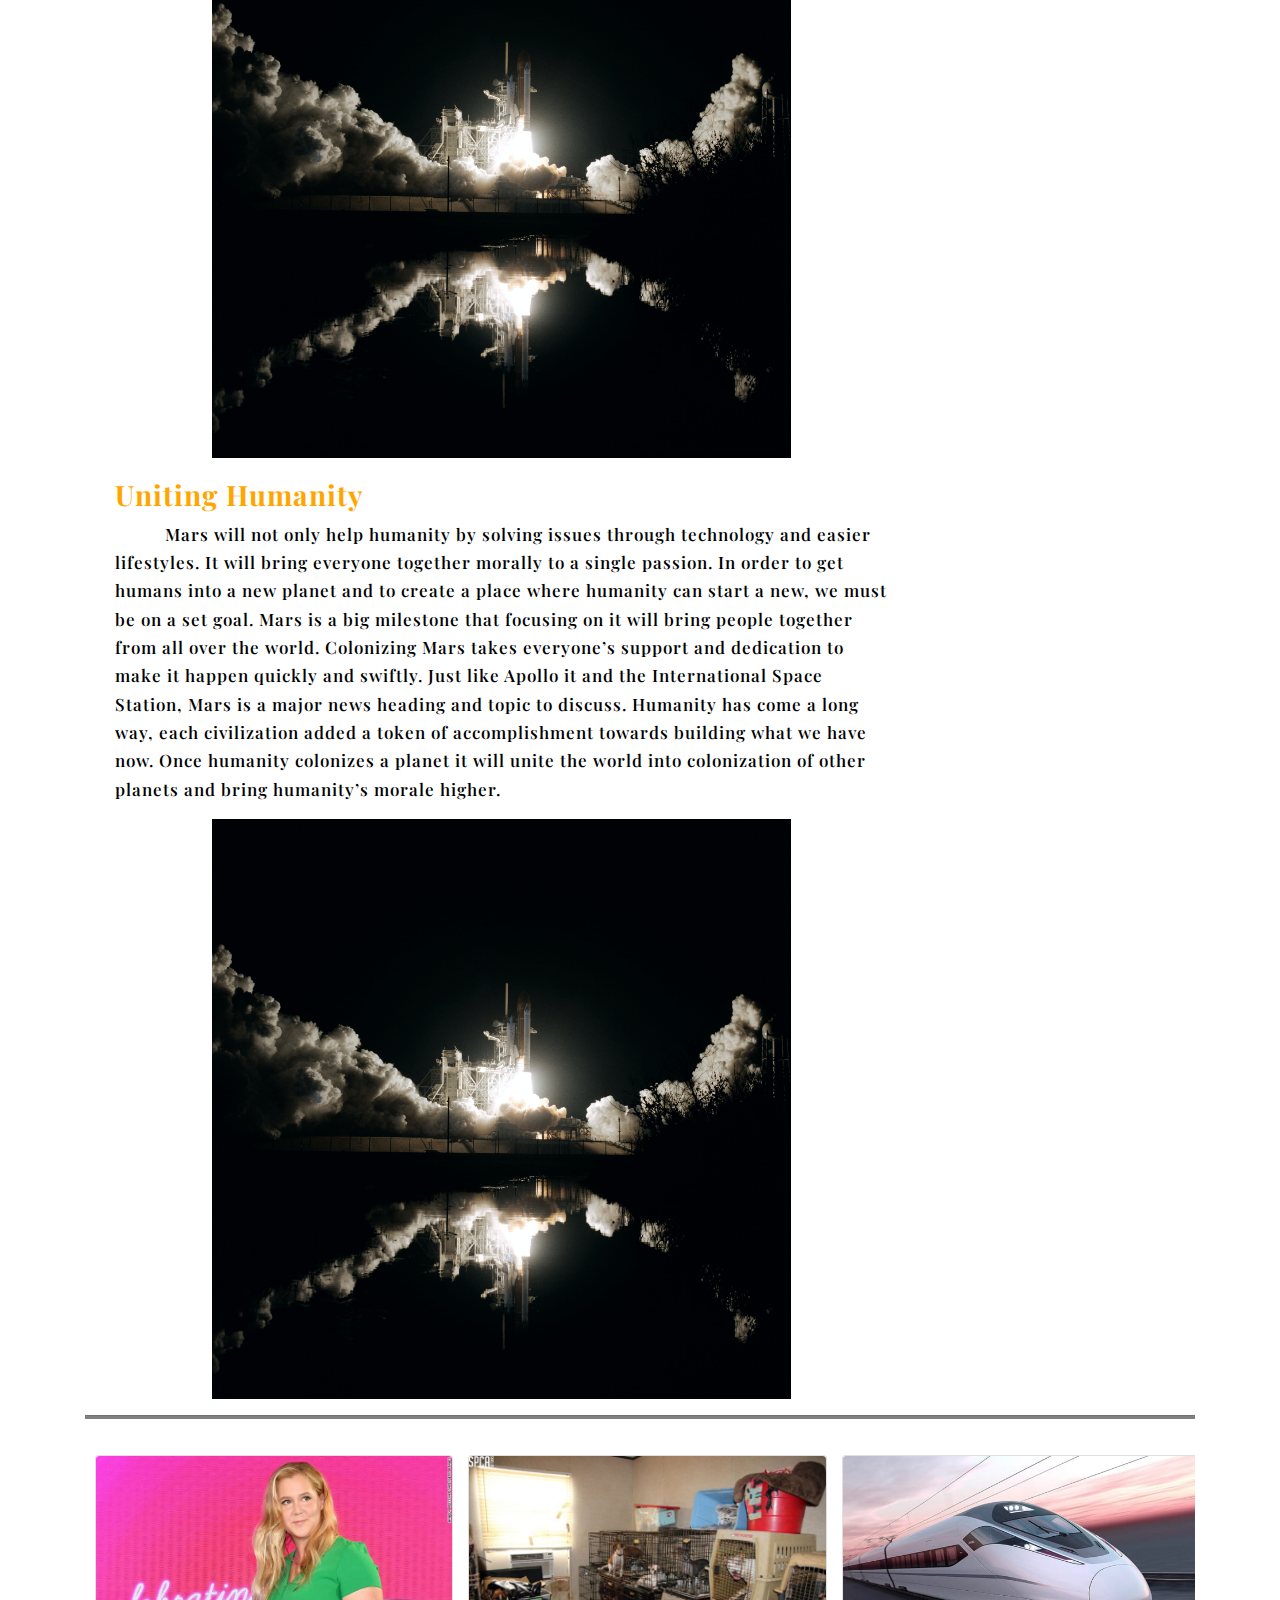
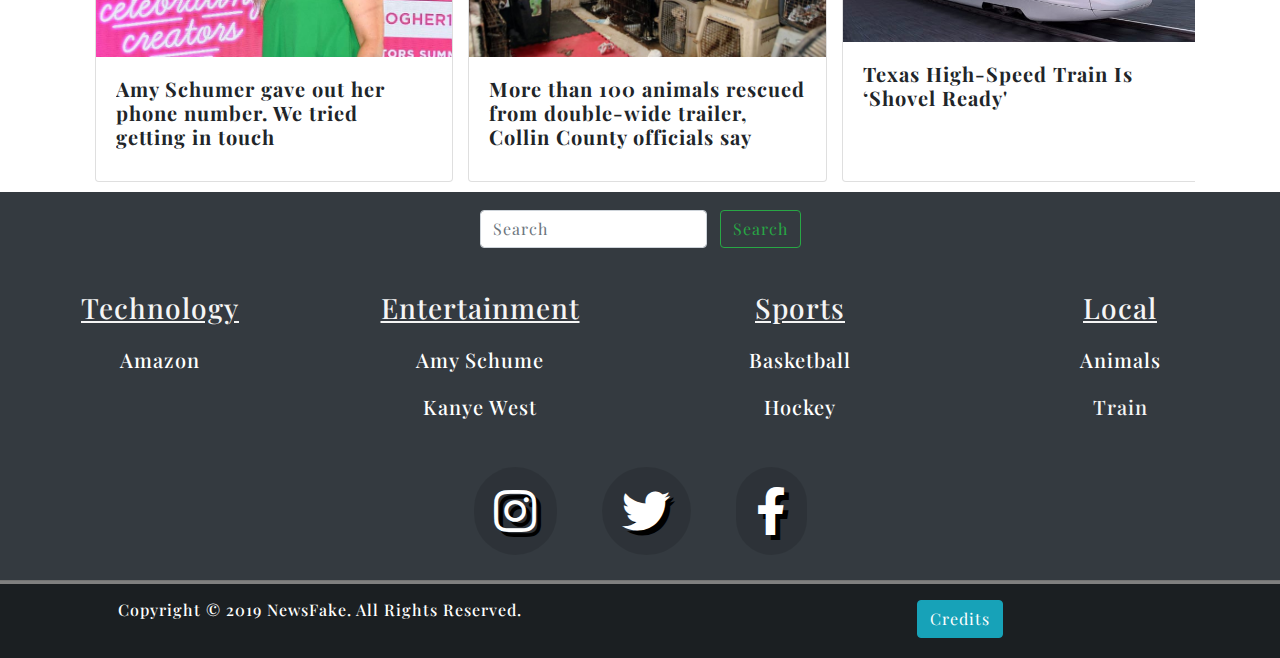
==== commit 81b943f2: "- changed color and font size - added new text and changed titles" ====
--- a/index.html
+++ b/index.html
@@ -38,25 +38,6 @@
                     <li class="nav-item">
                         <a class="nav-link" href="index.html">Home </a>
                     </li>
-                    <li class="nav-item active">
-                        <a class="nav-link" href="technology.html">Technology<span class="sr-only">(current)</span></a>
-                    </li>
-                    <li class="nav-item">
-                        <a class="nav-link" href="local.html">Local</a>
-                    </li>
-                    <li class="nav-item dropdown">
-                        <a class="nav-link dropdown-toggle" id="navbarDropdownMenuLink" role="button"
-                            data-toggle="dropdown" aria-haspopup="true" aria-expanded="false">
-                            Sports
-                        </a>
-                        <div class="dropdown-menu" aria-labelledby="navbarDropdownMenuLink">
-                            <a class="dropdown-item" href="basketball.html">Basketball</a>
-                            <a class="dropdown-item" href="hockey.html">Hockey</a>
-                        </div>
-                    </li>
-                    <li class="nav-item">
-                        <a class="nav-link" href="entertainment.html">Entertainment</a>
-                    </li>
                 </ul>
                 <span class="navbar-text">
                     <div id="one">
@@ -80,7 +61,7 @@
                         <div class="col-12">
                             <hr>
                             <h2 class="article-title">
-                                Why should we focus on going to Mars?
+                                Why Should We Focus On Going to Mars?
                             </h2>
                             <div class="author-info">
                                 <div class="img-author">
@@ -92,61 +73,114 @@
                                 </div>
                             </div>
                             <hr>
+                            <!-- IMAGE ONE -->
                             <div class="text-center">
                                 <img class="article-img" src="images/project-images/nasa-takeoff-unsplash.jpg" alt="">
                             </div>
+
                             <div>
+                                <!-- Introduction -->
+                                <h3 class="article-sub"></h3>
+                                <p class="article-text">
+                                    Since ancient times, humans have looked up to the stars and wondered what they were.
+                                    It is only right to start on a new mission that will pave the way to colonization of
+                                    other worlds and space exploration. Humanity eventually needs to reach other planets
+                                    inside and outside the solar system. Our neighbor, Mars, can be that first planet
+                                    for humanity. The world should focus on colonizing Mars because it
+                                    will establish a new era for humanity, it will fix current and future problems, and
+                                    it will unite the world.
+                                </p>
+
+                                <!-- Establishing A New Era For Humanity -->
                                 <h3 class="article-sub">
-                                    What is Amazon up to?
+                                    Establishing A New Era For Humanity
                                 </h3>
                                 <p class="article-text">
-                                    Amazon has spend millions to improve its service for faster delivery time and
-                                    cheaper
-                                    price.
-                                    Now, it is looking to push its delivery time to 30 minutes. For, that to happen
-                                    they need more robots, a lot of robots. It will needa fleat of super sonic speeds to
-                                    deliver
-                                    packeges in 30 minutes.
-                                    We always wonder how much faster can Amazon deliver stuff to your front door? It
-                                    already
-                                    has
-                                    one day shipping to many locations in the USA.
-                                    From having its own fleet of airplanes to having a massive amounts of packages
-                                    transportated
-                                    daily.
-                                </p>
-                                <p class="article-text">
-                                    Amazon decided to improve and become a massive company with huge robot fleet.
-                                    A robot fleet like no other since one day it was to take over a big portion of
-                                    delivery
-                                    service. Amazon is already in control of a big part in eCommerce
-                                    and is starting to look up to the stars. But, none the less this mini robots will
-                                    require
-                                    specific programming and a huge amount of money to fund the making of
-                                    millions of robots.
-                                </p>
+                                    Whenever there is a breakthrough in technology it accelerates many industries to
+                                    increase what they are capable of. These industries can be anything from
+                                    manufacturing, construction, research, or just anything that makes human’s daily
+                                    life simpler. That will expand our knowledge of the world and the ways we go about
+                                    solving problems. Mars requires new technology, it requires the world to survive in
+                                    a new atmosphere and most importantly it paves the way for the future, starting now.
+                                    Just like the article <cite>“Our Missions on Mars”</cite> written by Tad Daley says,
+                                    <q>A Mars program will also generate innumerable technological spin-offs, just as
+                                        Apollo did</q>
+                                    and kick off a new era where future generations will design new technology (2).
+                                </p>
+
+                                <p class="article-text">
+                                    Mars is a whole new planet that is much different than Earth's small Moon. Mars is
+                                    further, rockier and a much more difficult task to reach than the Moon. Therefore,
+                                    it will create new technological advances that will not only help us colonize Mars
+                                    but also improve our daily lifestyles. Research and this expansion of knowledge have
+                                    already started. Research conducted has come across how algae can help fertilize the
+                                    ground on Mars and how a certain metal can conduct huge amounts of heat to melt
+                                    really hard ice. This new era that Mars will create is not just scientific but as
+                                    well about what we write about. It will for sure be written and remembered
+                                    throughout history as a huge accomplishment.
+                                </p>
+
+                                <!-- IMAGE TWO -->
                                 <div class="text-center">
                                     <img class="article-img"
                                         src="images/technology/hello-i-m-nik-r22qS5ejODs-unsplash.jpg" alt="">
                                 </div>
+
+                                <!-- Fixing Current And Future Problems -->
                                 <h3 class="article-sub">
-                                    How long will it take?
+                                    Fixing Current And Future Problems
                                 </h3>
                                 <p class="article-text">
-                                    It will take years for it to deliver in 30 minutes. Amazon is just getting way out
-                                    of
-                                    hand
-                                    and many critics say it wont reach it.
-                                    But, of course the almighty Bezzo? Besos? Whatever his name doesnt listen so he
-                                    promised
-                                    to
-                                    get it done in a few months.
-                                    It is not possible to do that but he has promised to deliver on his statement.
-                                    He told people to expect 30 minute delivery by 2022 just over a year from now. Will
-                                    that
-                                    be
-                                    enough time?
-                                </p>
+                                    The technology created in this era will not only improve our lifestyles but can save
+                                    many problems humanity would have faced without it or is facing right now.
+                                    Colonizing Mars opens new land for humans to live in and a place to escape from the
+                                    increasing dangers of global warming. Issues human face that Mars can solve is
+                                    overpopulation and global warming. Overpopulation is an undesirable condition where
+                                    the number of the existing human population exceeds the carrying capacity of Earth.
+                                    Many countries are having issues with housing, overcrowded jails, and homelessness.
+                                    It will also be an issue later into the future as the population keeps on growing
+                                    and further increasing the number of resources needed to sustain everyone. The way
+                                    Mars plays a big role in this scenario is that once again it provides a new place
+                                    for humans to live. It can be a place where we send certain people in the population
+                                    and limiting the resources consumed here on Earth. Studies have shown there are ways
+                                    to fertilize and grow plants inside an artificial environment on Mars. According to
+                                    “Habilibility of Mars: How welcoming Are The Surface and Subsurface to Life on the
+                                    Red Planet” says, “The numerous discoveries of microbial life in extreme
+                                    environments on Earth….this expansion of our knowledge has led to a broader
+                                    perception of survival capabilities ...of life” that will help kickstart the
+                                    colonization of Mars and help solve the growing issues of overpopulation on Earth
+                                    (Sielaff and Smith, pg.1). This new planet will be one of the solutions that we can
+                                    take to save humanity if anything happens to Earth.
+                                </p>
+
+                                <!-- IMAGE THREE -->
+                                <div class="text-center">
+                                    <img class="article-img" src="images/project-images/nasa-takeoff-unsplash.jpg"
+                                        alt="">
+                                </div>
+
+                                <!-- Uniting Humanity -->
+                                <h3 class="article-sub">
+                                    Uniting Humanity
+                                </h3>
+                                <p class="article-text">
+                                    Mars will not only help humanity by solving issues through technology and easier
+                                    lifestyles. It will bring everyone together morally to a single passion. In order to
+                                    get humans into a new planet and to create a place where humanity can start a new,
+                                    we must be on a set goal. Mars is a big milestone that focusing on it will bring
+                                    people together from all over the world. Colonizing Mars takes everyone’s support
+                                    and dedication to make it happen quickly and swiftly. Just like Apollo it and the
+                                    International Space Station, Mars is a major news heading and topic to discuss.
+                                    Humanity has come a long way, each civilization added a token of accomplishment
+                                    towards building what we have now. Once humanity colonizes a planet it will unite
+                                    the world into colonization of other planets and bring humanity’s morale higher.
+                                </p>
+
+                                <!-- IMAGE FOUR -->
+                                <div class="text-center">
+                                    <img class="article-img" src="images/project-images/nasa-takeoff-unsplash.jpg"
+                                        alt="">
+                                </div>
                             </div>
                         </div>
                     </div>
@@ -166,7 +200,9 @@
                                 </div>
                             </div>
                             <div class="col-12 pt-md-5">
-                                <img class="gif" src="images/gifs/rachel-fight.webp" alt="">
+                                <a href="images/gifs/mars-info.gif">
+                                    <img class="gif" src="images/gifs/mars-info.gif" alt="">
+                                </a>
                             </div>
                             <div class="col-12 pt-md-5">
                                 <div class="card" style="width:100%;">
@@ -186,7 +222,7 @@
                                     alt="">
                             </div>
                             <div class="col-12 pt-md-5 sticky">
-                                <iframe class="gif video-gif" src="https://www.youtube.com/embed/8Qn_spdM5Zg?"
+                                <iframe class="gif video-gif" src="https://www.youtube.com/embed/UkQHCSZQvv0?"
                                     frameborder="0"
                                     allow="accelerometer; autoplay; encrypted-media; gyroscope; picture-in-picture"
                                     allowfullscreen>
@@ -214,33 +250,31 @@
                 </div>
                 <hr>
                 <div class="row">
-                    <div class="col">
-                        <div class="card-deck">
-                            <div class="card" style="width:100%;">
-                                <img class="card-img-top" src="images/sports/Amy_Schumer.jpg" alt="Card image cap">
-                                <div class="card-body">
-                                    <h5 class="card-title"> <a href="entertainment.html"> Amy Schumer gave out her phone
-                                            number. We tried getting in
-                                            touch</a>
-                                    </h5>
-                                </div>
-                            </div>
-                            <div class="card" style="width:100%;">
-                                <img class="card-img-top" src="images/local/local_animals.png" alt="Card image cap">
-                                <div class="card-body">
-                                    <h5 id="weather" class="card-title"> <a href="local.html"> More than 100 animals
-                                            rescued from double-wide
-                                            trailer,
-                                            Collin County
-                                            officials say</a></h5>
-                                </div>
-                            </div>
-                            <div class="card" style="width:100%;">
-                                <img class="card-img-top" src="images/local/rail.jpg" alt="Card image cap">
-                                <div class="card-body">
-                                    <h5 class="card-title"> <a href="local.html">Texas High-Speed Train Is ‘Shovel
-                                            Ready'</a></h5>
-                                </div>
+                    <div class="card-deck">
+                        <div class="card" style="width:100%;">
+                            <img class="card-img-top" src="images/sports/Amy_Schumer.jpg" alt="Card image cap">
+                            <div class="card-body">
+                                <h5 class="card-title"> <a href="entertainment.html"> Amy Schumer gave out her phone
+                                        number. We tried getting in
+                                        touch</a>
+                                </h5>
+                            </div>
+                        </div>
+                        <div class="card" style="width:100%;">
+                            <img class="card-img-top" src="images/local/local_animals.png" alt="Card image cap">
+                            <div class="card-body">
+                                <h5 id="weather" class="card-title"> <a href="local.html"> More than 100 animals
+                                        rescued from double-wide
+                                        trailer,
+                                        Collin County
+                                        officials say</a></h5>
+                            </div>
+                        </div>
+                        <div class="card" style="width:100%;">
+                            <img class="card-img-top" src="images/local/rail.jpg" alt="Card image cap">
+                            <div class="card-body">
+                                <h5 class="card-title"> <a href="local.html">Texas High-Speed Train Is ‘Shovel
+                                        Ready'</a></h5>
                             </div>
                         </div>
                     </div>
--- a/css/styles.css
+++ b/css/styles.css
@@ -1,6 +1,7 @@
 * {
   font-family: 'Playfair Display', sans-serif;
   overflow: clip;
+  letter-spacing: 1px;
 }
 
 .container-fluid {
@@ -128,7 +129,7 @@
 
 .card-title,
 .article-title {
-  font-family: 'Concert One', cursive;
+  font-weight: bolder;
 }
 
 .card-title:hover {
@@ -244,20 +245,26 @@
   border-top: 1px solid rgba(255, 255, 255, 0.3);
 }
 
+.article-title {
+  color: orange;
+}
+
 #technology .card-title {
-  letter-spacing: .2px;
+  letter-spacing: 2px;
   margin: 0 auto 16px;
 }
 
 .article-sub {
   padding-top: 20px;
-  font-weight: bold;
+  font-weight: bolder;
+  color: orange;
 }
 
 .article-text {
+  color: black;
   text-indent: 50px;
-  font-size: 18px;
-  font-weight: 300;
+  font-size: 17px;
+  font-weight: 550;
   line-height: 1.66666667;
 }
 
@@ -401,6 +408,10 @@
   color: white;
 }
 
+.dark-mode .article-text {
+  color: whitesmoke;
+}
+
 .author-info {
   display: -webkit-box;
   display: -ms-flexbox;
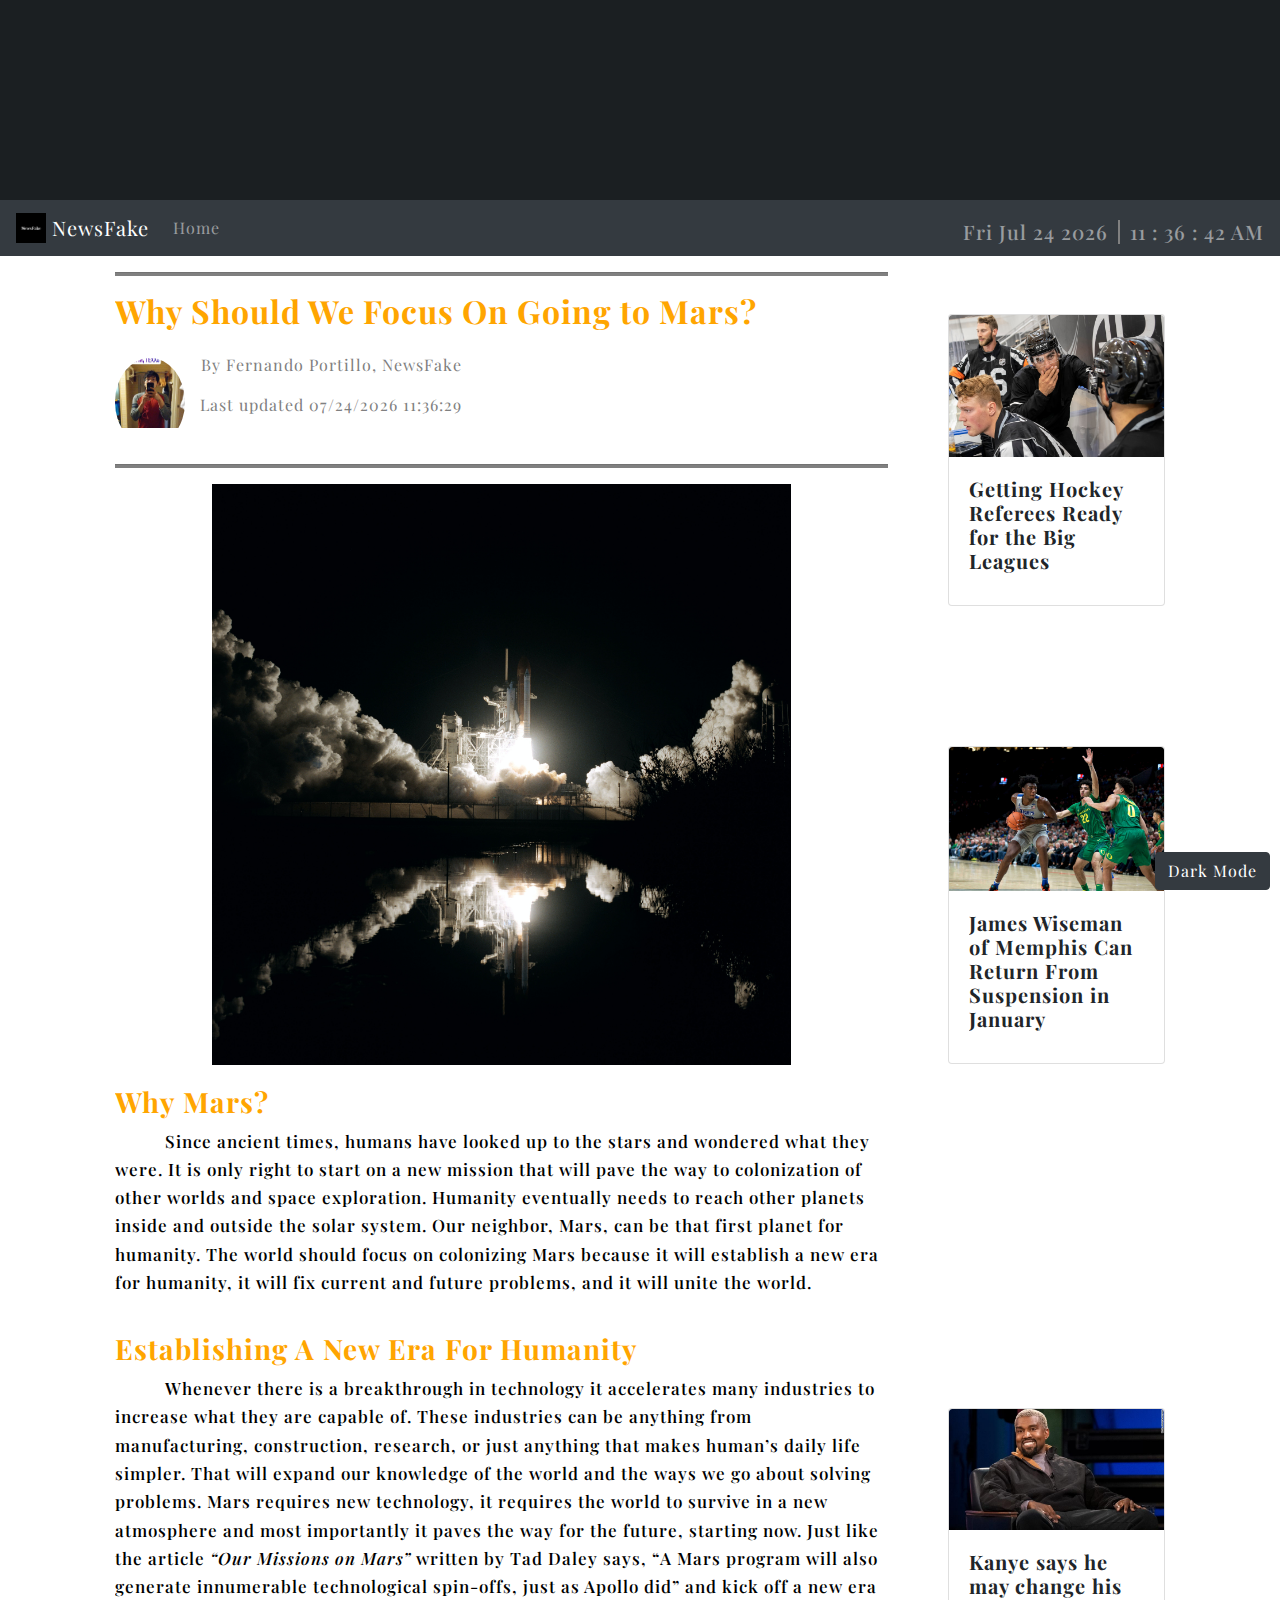
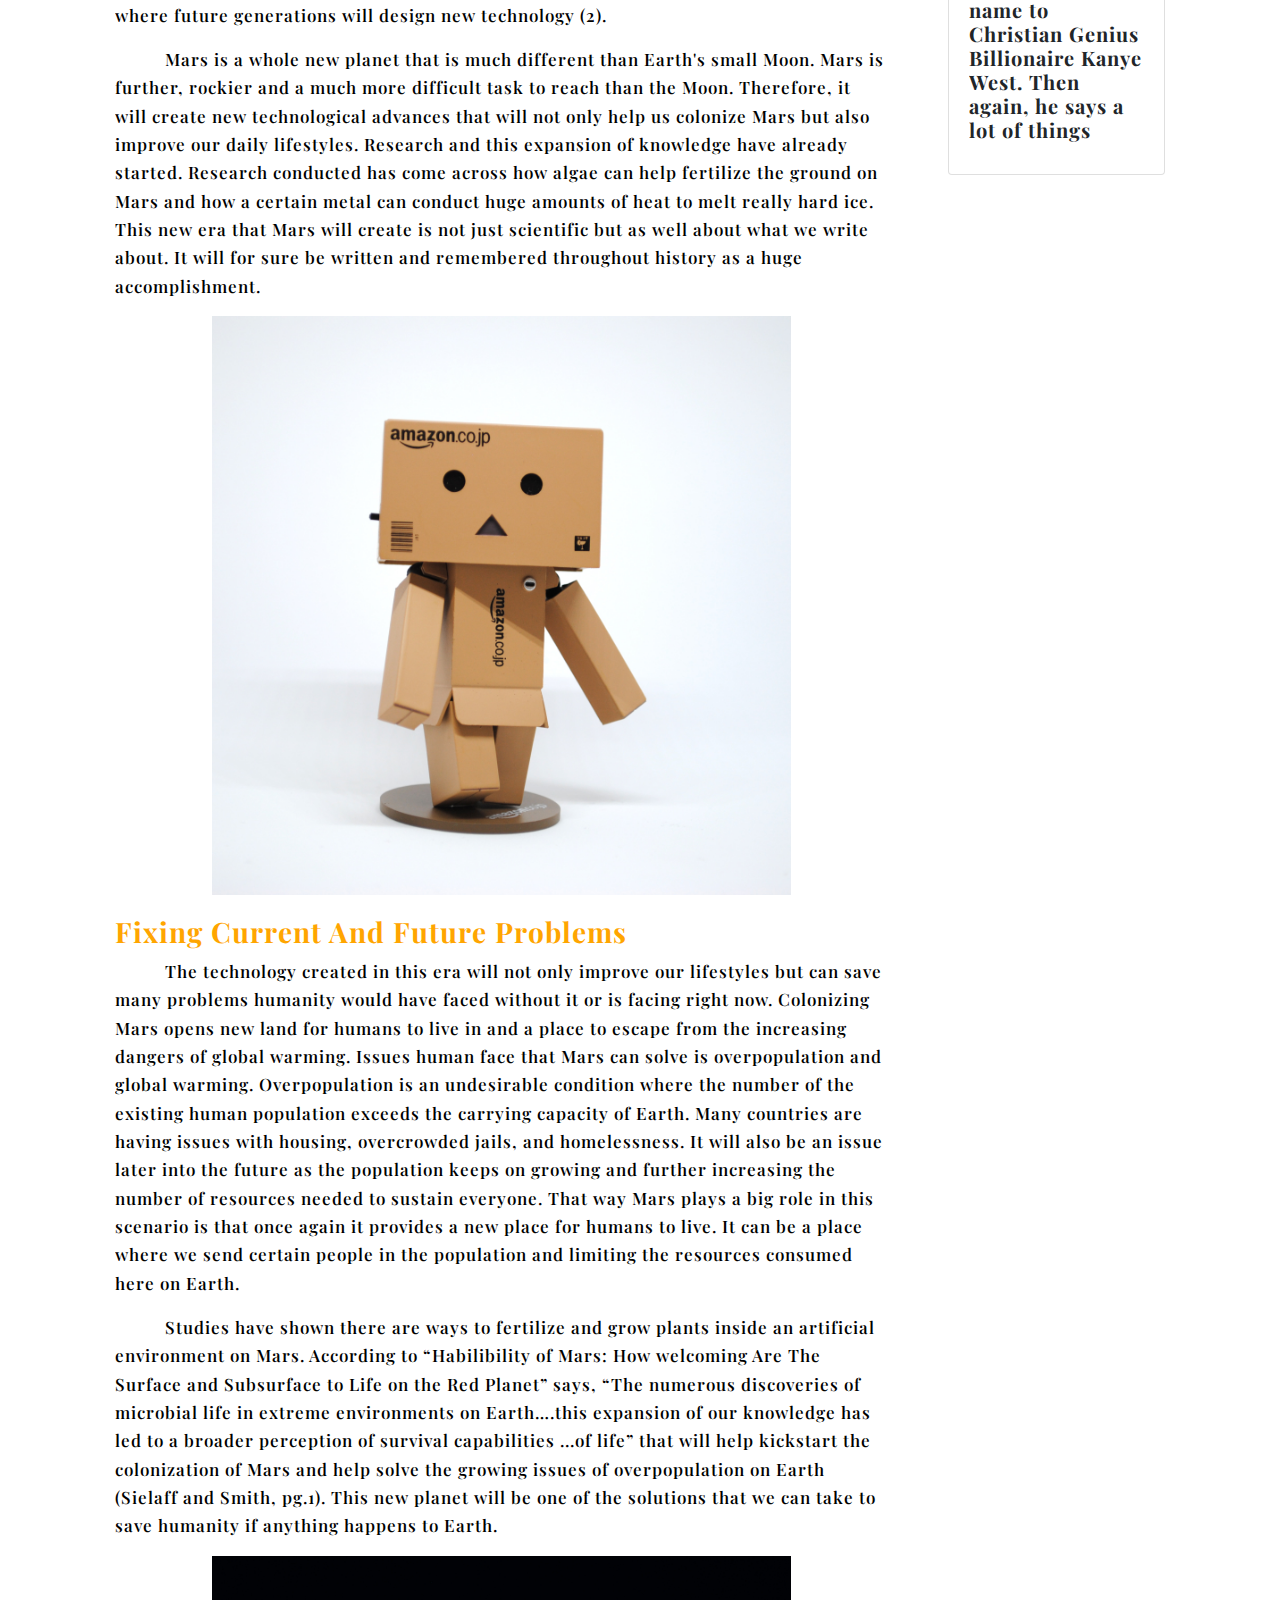
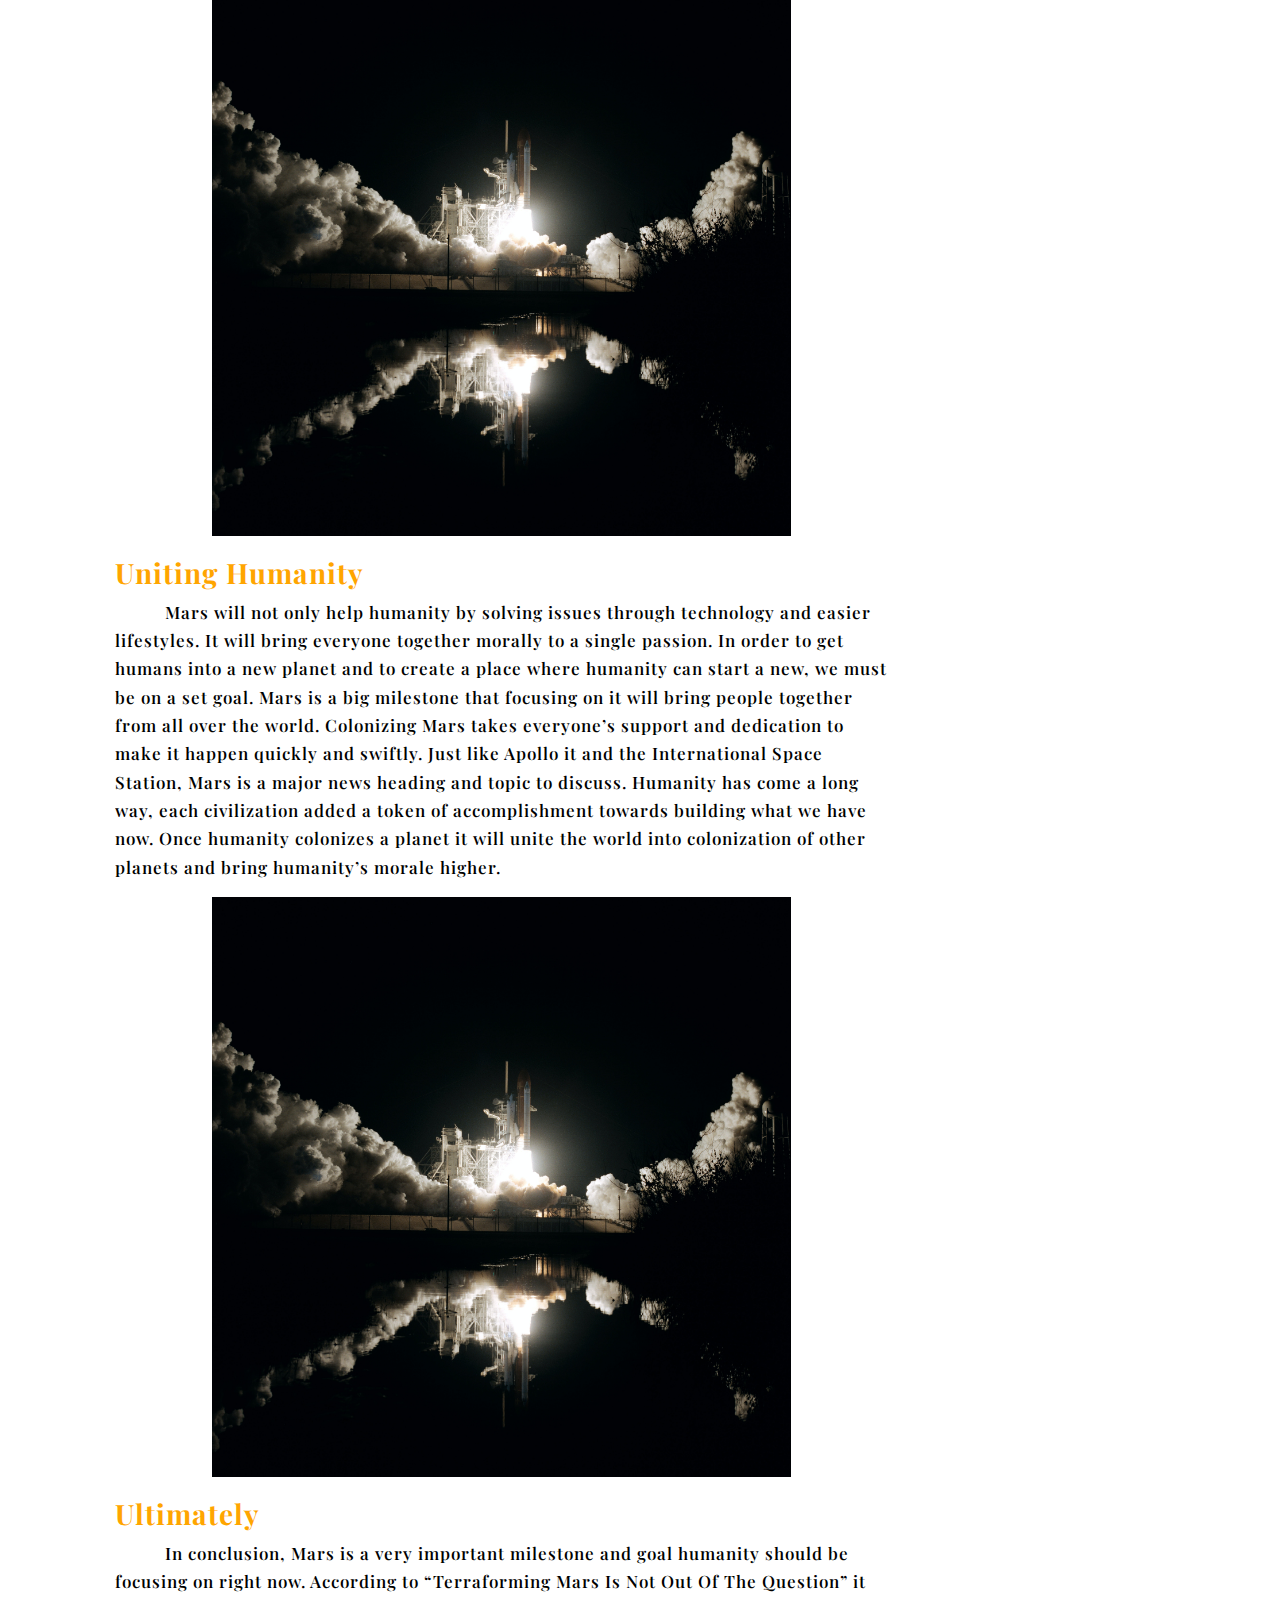
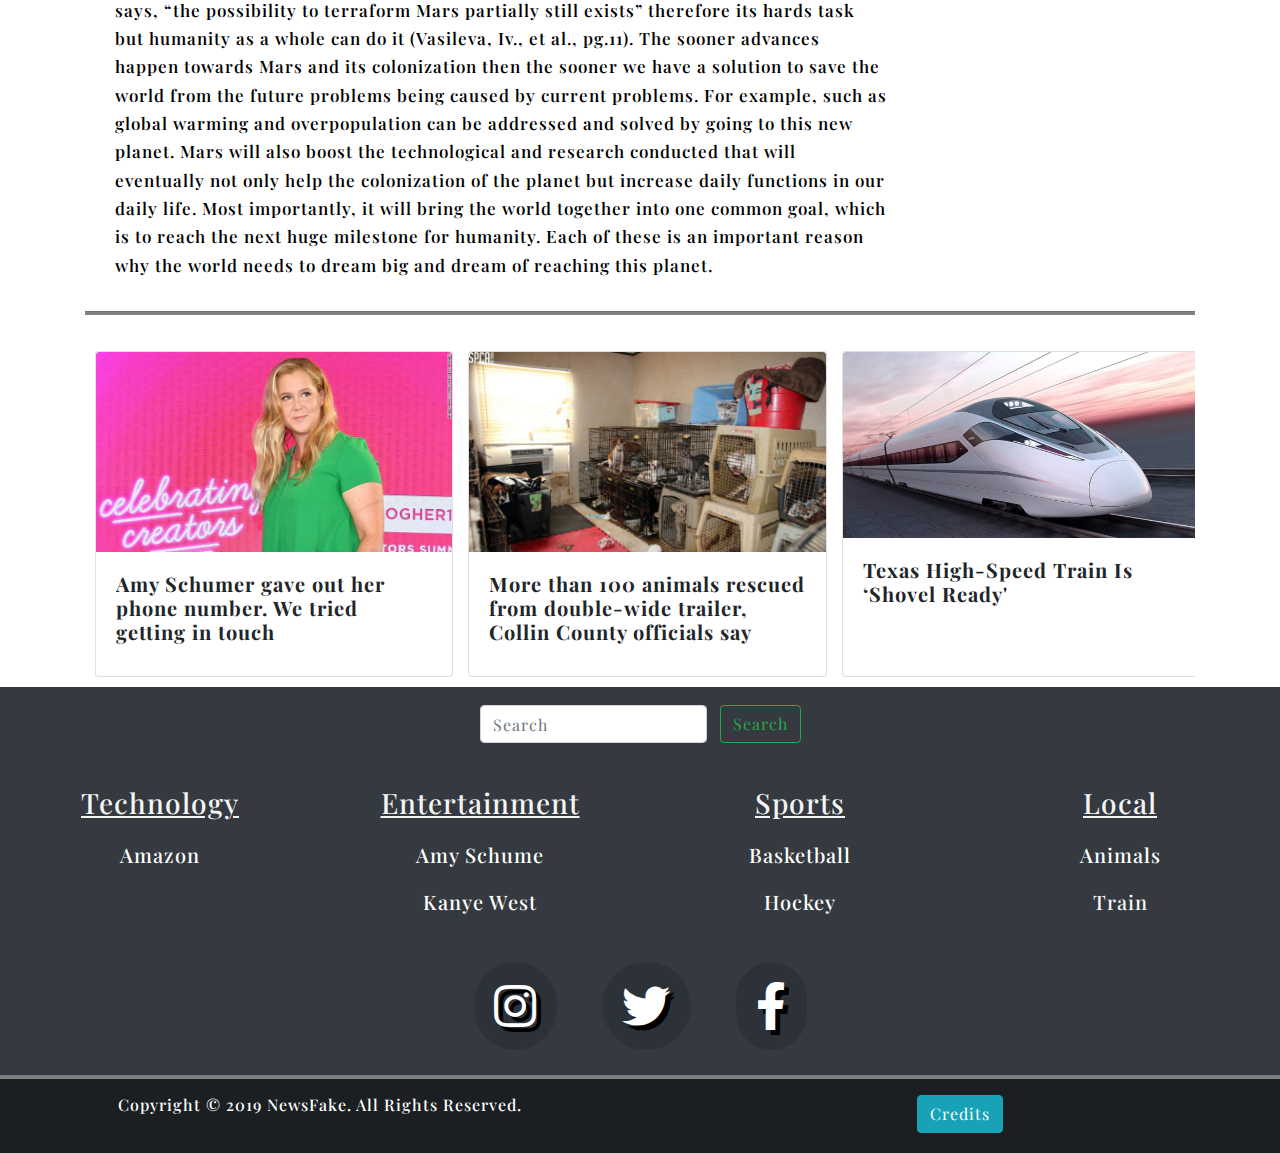
==== commit 17f65d87: "- added final paragraph" ====
--- a/index.html
+++ b/index.html
@@ -80,7 +80,9 @@
 
                             <div>
                                 <!-- Introduction -->
-                                <h3 class="article-sub"></h3>
+                                <h3 class="article-sub">
+                                    Why Mars?
+                                </h3>
                                 <p class="article-text">
                                     Since ancient times, humans have looked up to the stars and wondered what they were.
                                     It is only right to start on a new mission that will pave the way to colonization of
@@ -139,10 +141,13 @@
                                     the number of the existing human population exceeds the carrying capacity of Earth.
                                     Many countries are having issues with housing, overcrowded jails, and homelessness.
                                     It will also be an issue later into the future as the population keeps on growing
-                                    and further increasing the number of resources needed to sustain everyone. The way
+                                    and further increasing the number of resources needed to sustain everyone. That way
                                     Mars plays a big role in this scenario is that once again it provides a new place
                                     for humans to live. It can be a place where we send certain people in the population
-                                    and limiting the resources consumed here on Earth. Studies have shown there are ways
+                                    and limiting the resources consumed here on Earth.
+                                </p>
+                                <p class="article-text">
+                                    Studies have shown there are ways
                                     to fertilize and grow plants inside an artificial environment on Mars. According to
                                     “Habilibility of Mars: How welcoming Are The Surface and Subsurface to Life on the
                                     Red Planet” says, “The numerous discoveries of microbial life in extreme
@@ -181,6 +186,24 @@
                                     <img class="article-img" src="images/project-images/nasa-takeoff-unsplash.jpg"
                                         alt="">
                                 </div>
+                                <h3 class="article-sub">
+                                    Ultimately
+                                </h3>
+                                <p class="article-text">
+                                    In conclusion, Mars is a very important milestone and goal humanity should be
+                                    focusing on right now. According to “Terraforming Mars Is Not Out Of The Question”
+                                    it says, “the possibility to terraform Mars partially still exists” therefore its
+                                    hards task but humanity as a whole can do it (Vasileva, Iv., et al., pg.11). The
+                                    sooner advances happen towards Mars and its colonization then the sooner we have a
+                                    solution to save the world from the future problems being caused by current
+                                    problems. For example, such as global warming and overpopulation can be addressed
+                                    and solved by going to this new planet. Mars will also boost the technological and
+                                    research conducted that will eventually not only help the colonization of the planet
+                                    but increase daily functions in our daily life. Most importantly, it will bring the
+                                    world together into one common goal, which is to reach the next huge milestone for
+                                    humanity. Each of these is an important reason why the world needs to dream big and
+                                    dream of reaching this planet.
+                                </p>
                             </div>
                         </div>
                     </div>
@@ -201,7 +224,7 @@
                             </div>
                             <div class="col-12 pt-md-5">
                                 <a href="images/gifs/mars-info.gif">
-                                    <img class="gif" src="images/gifs/mars-info.gif" alt="">
+                                    <img class="gif" src="https://media.giphy.com/media/5h5YKtIQFRdkc/source.gif" alt="">
                                 </a>
                             </div>
                             <div class="col-12 pt-md-5">
--- a/css/styles.css
+++ b/css/styles.css
@@ -308,7 +308,7 @@
   cursor: pointer;
 }
 
-.tetx {
+.text {
   display: inline;
 }
 
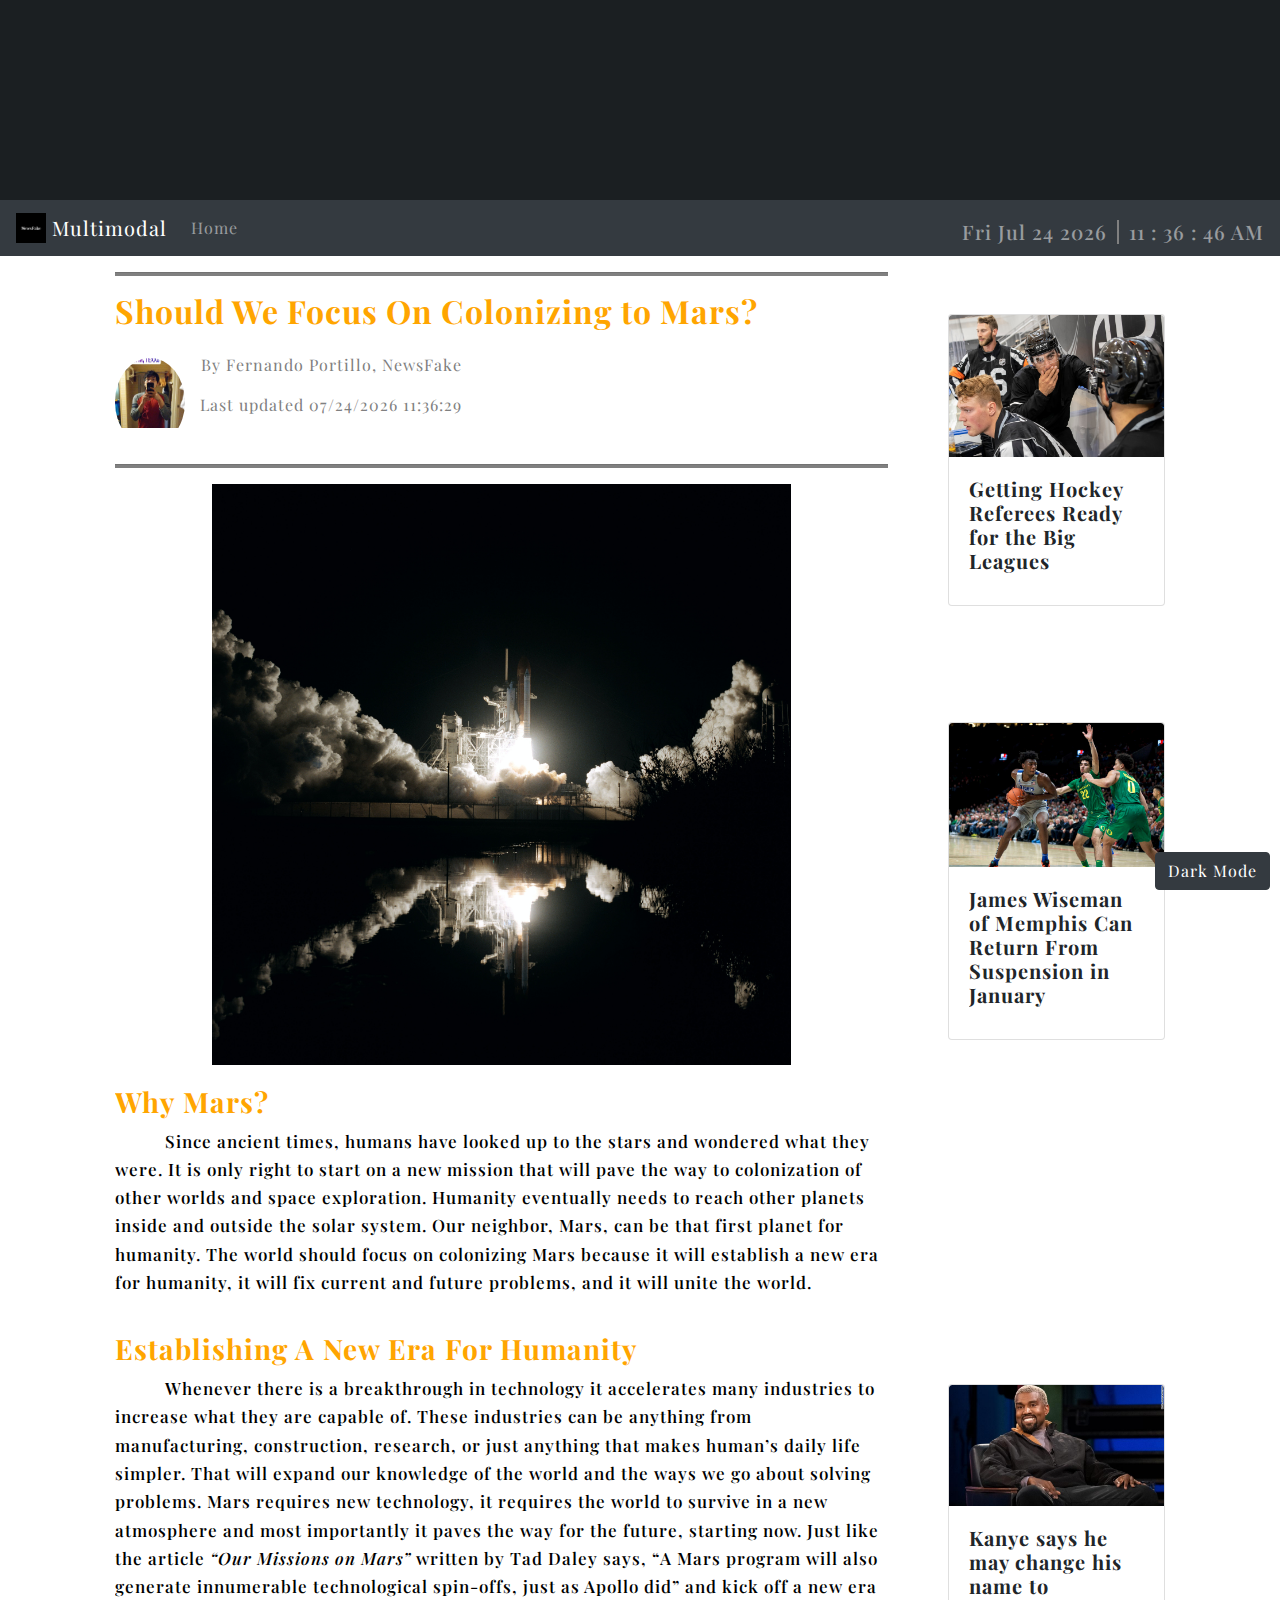
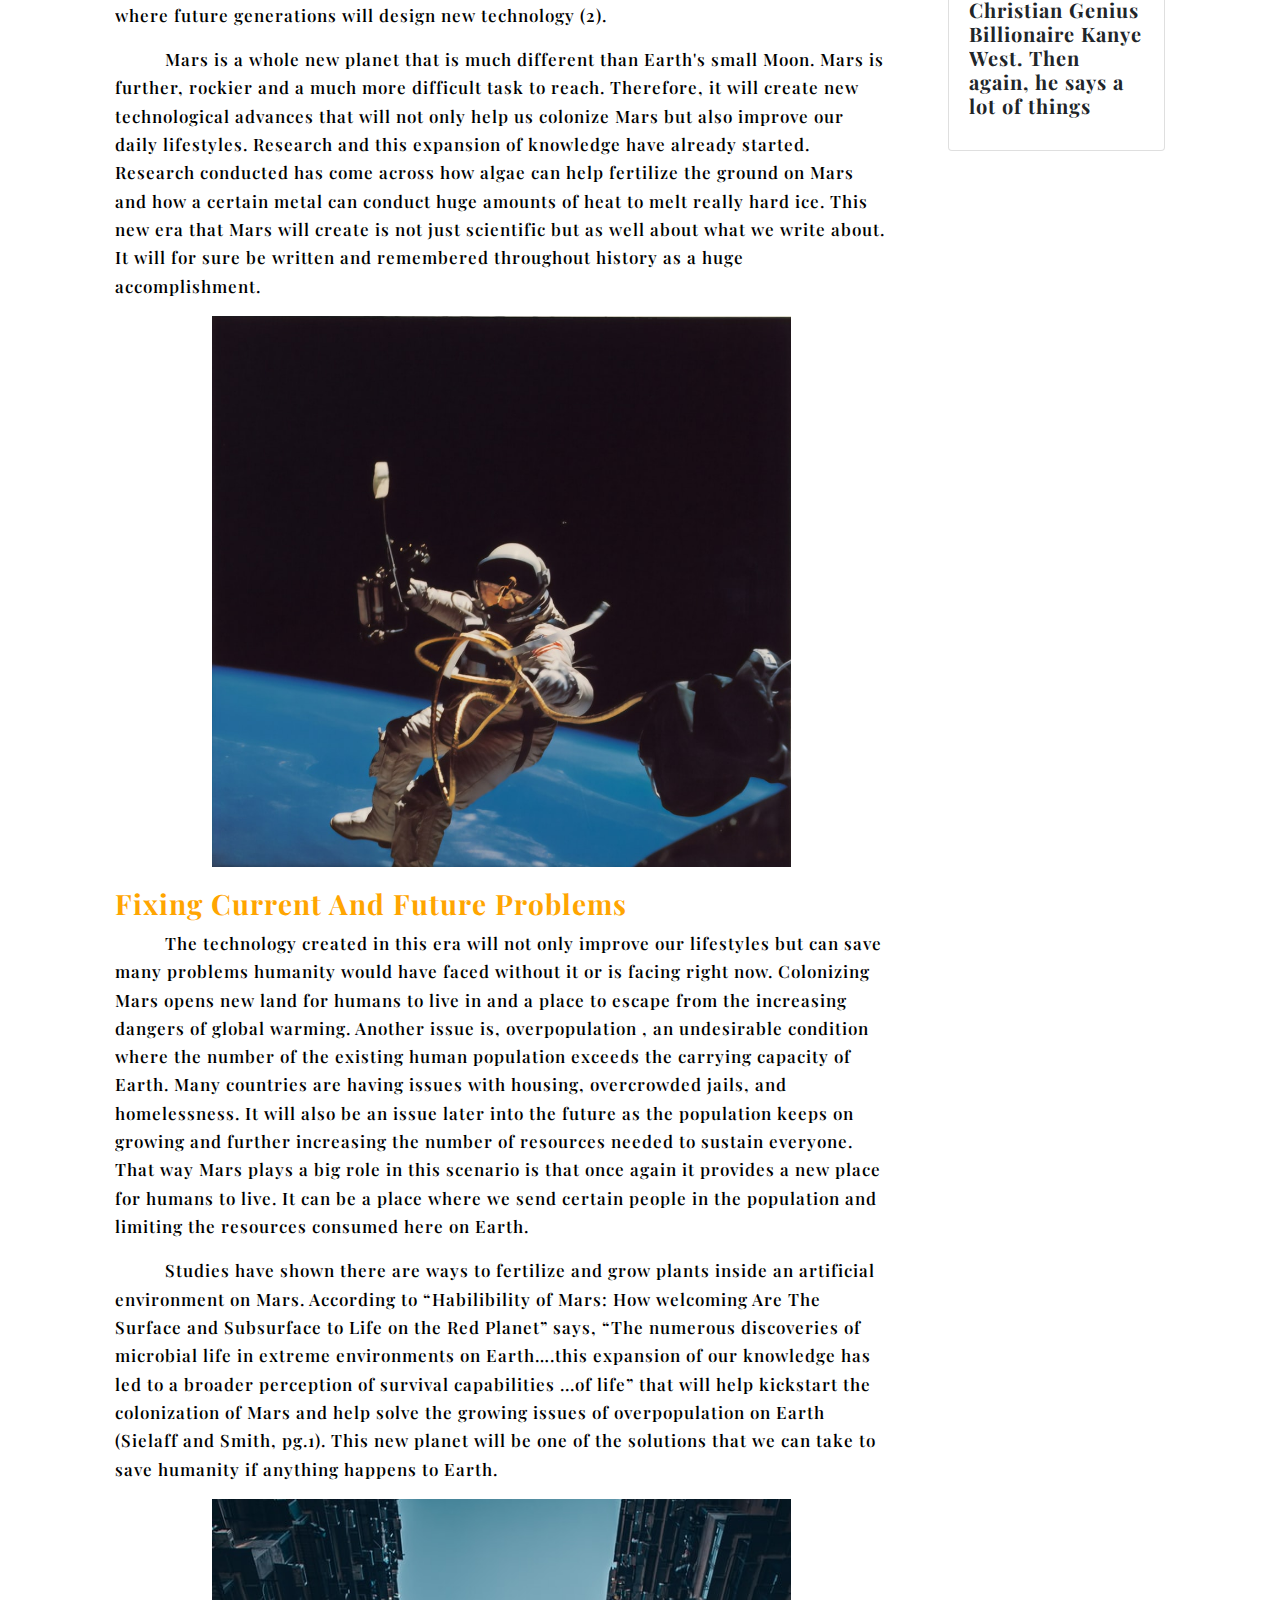
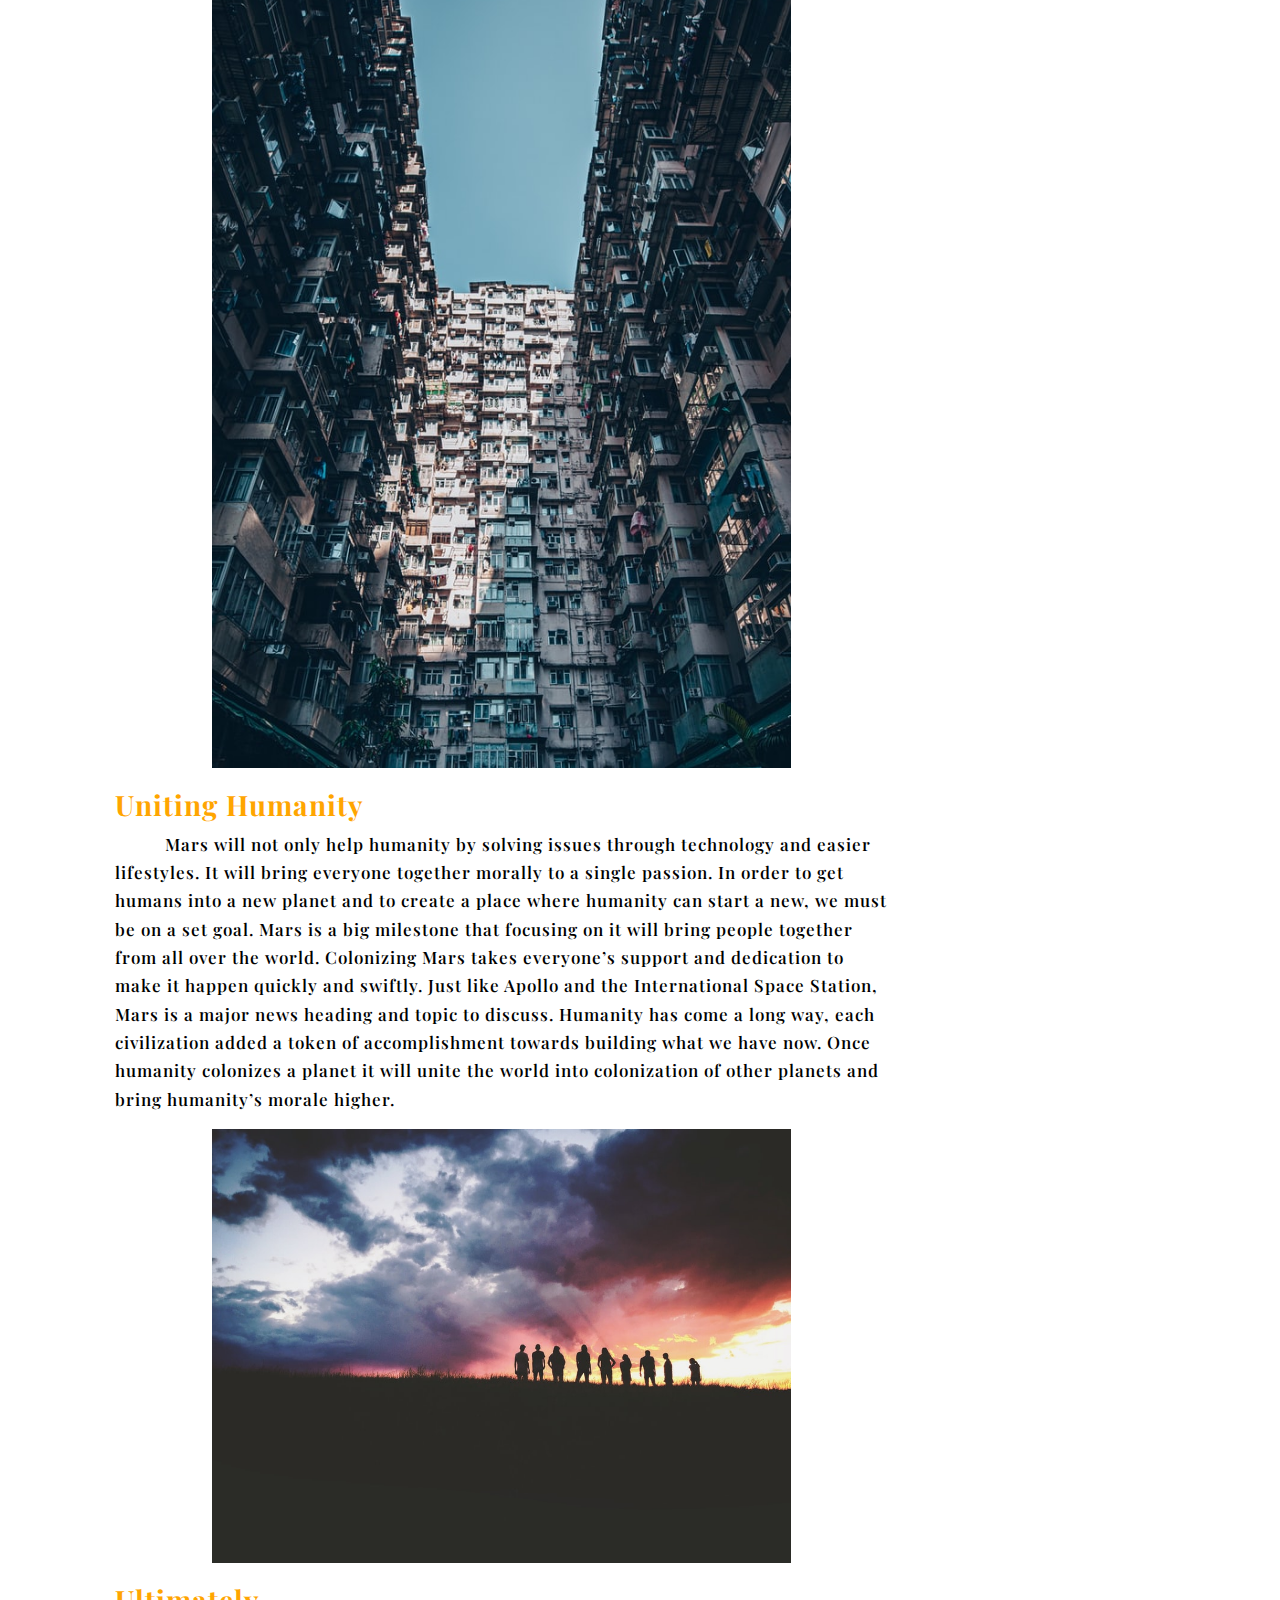
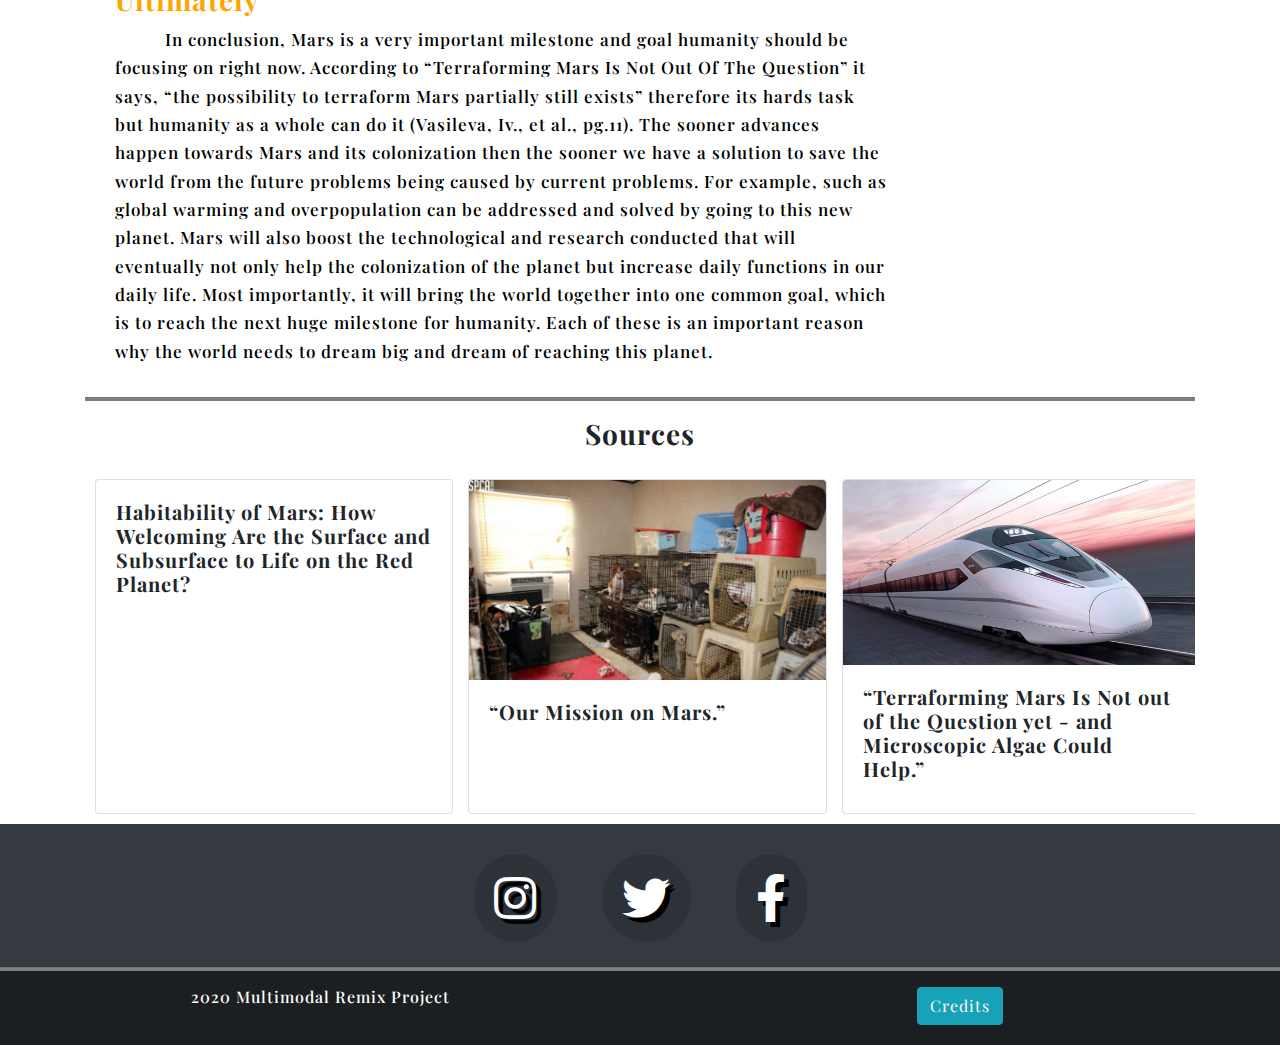
==== commit caaeca06: "- added pictures - fix add at the top" ====
--- a/index.html
+++ b/index.html
@@ -5,7 +5,7 @@
     <meta charset="UTF-8">
     <meta name="viewport" content="width=device-width, initial-scale=1.0">
     <meta http-equiv="X-UA-Compatible" content="ie=edge">
-    <title>NewsFake - Technology </title>
+    <title>Multimodal - Mars </title>
     <link rel="icon" type="image/ico" href="images/Logo.png" />
     <link rel="stylesheet" href="https://stackpath.bootstrapcdn.com/bootstrap/4.3.1/css/bootstrap.min.css"
         integrity="sha384-ggOyR0iXCbMQv3Xipma34MD+dH/1fQ784/j6cY/iJTQUOhcWr7x9JvoRxT2MZw1T" crossorigin="anonymous">
@@ -19,15 +19,18 @@
 
 <body>
     <div class="container-fluid">
-        <div class="row headerAdHolder">
-            <div class="imageHolder">
-                <img id="headerAd" src="">
+
+        <!-- Ad at the top -->
+        <div class="row">
+            <div class="imageHolder text-center">
+                <img id="headerAd" class="img-fluid" src="">
             </div>
         </div>
+
         <nav class="navbar sticky-top navbar-expand-lg navbar-dark bg-dark sticky-top">
             <a class="navbar-brand" href="index.html">
                 <img src="images/Logo.png" width="30" height="30" class="d-inline-block align-top" alt="">
-                NewsFake
+                Multimodal
             </a>
             <button class="navbar-toggler" type="button" data-toggle="collapse" data-target="#navbarNavDropdown"
                 aria-controls="navbarNavDropdown" aria-expanded="false" aria-label="Toggle navigation">
@@ -61,7 +64,7 @@
                         <div class="col-12">
                             <hr>
                             <h2 class="article-title">
-                                Why Should We Focus On Going to Mars?
+                                Should We Focus On Colonizing to Mars?
                             </h2>
                             <div class="author-info">
                                 <div class="img-author">
@@ -74,7 +77,7 @@
                             </div>
                             <hr>
                             <!-- IMAGE ONE -->
-                            <div class="text-center">
+                            <div class="text-center" id="why">
                                 <img class="article-img" src="images/project-images/nasa-takeoff-unsplash.jpg" alt="">
                             </div>
 
@@ -94,7 +97,7 @@
                                 </p>
 
                                 <!-- Establishing A New Era For Humanity -->
-                                <h3 class="article-sub">
+                                <h3 class="article-sub" id="establishing">
                                     Establishing A New Era For Humanity
                                 </h3>
                                 <p class="article-text">
@@ -112,7 +115,7 @@
 
                                 <p class="article-text">
                                     Mars is a whole new planet that is much different than Earth's small Moon. Mars is
-                                    further, rockier and a much more difficult task to reach than the Moon. Therefore,
+                                    further, rockier and a much more difficult task to reach. Therefore,
                                     it will create new technological advances that will not only help us colonize Mars
                                     but also improve our daily lifestyles. Research and this expansion of knowledge have
                                     already started. Research conducted has come across how algae can help fertilize the
@@ -124,20 +127,19 @@
 
                                 <!-- IMAGE TWO -->
                                 <div class="text-center">
-                                    <img class="article-img"
-                                        src="images/technology/hello-i-m-nik-r22qS5ejODs-unsplash.jpg" alt="">
+                                    <img class="article-img" src="images/project-images/astro-space-walk.jpg" alt="">
                                 </div>
 
                                 <!-- Fixing Current And Future Problems -->
-                                <h3 class="article-sub">
+                                <h3 class="article-sub" id="fixing">
                                     Fixing Current And Future Problems
                                 </h3>
                                 <p class="article-text">
                                     The technology created in this era will not only improve our lifestyles but can save
                                     many problems humanity would have faced without it or is facing right now.
                                     Colonizing Mars opens new land for humans to live in and a place to escape from the
-                                    increasing dangers of global warming. Issues human face that Mars can solve is
-                                    overpopulation and global warming. Overpopulation is an undesirable condition where
+                                    increasing dangers of global warming. Another issue is, overpopulation , an
+                                    undesirable condition where
                                     the number of the existing human population exceeds the carrying capacity of Earth.
                                     Many countries are having issues with housing, overcrowded jails, and homelessness.
                                     It will also be an issue later into the future as the population keeps on growing
@@ -160,12 +162,11 @@
 
                                 <!-- IMAGE THREE -->
                                 <div class="text-center">
-                                    <img class="article-img" src="images/project-images/nasa-takeoff-unsplash.jpg"
-                                        alt="">
+                                    <img class="article-img" src="images/project-images/overpopulation.jpg" alt="">
                                 </div>
 
                                 <!-- Uniting Humanity -->
-                                <h3 class="article-sub">
+                                <h3 class="article-sub" id="uniting">
                                     Uniting Humanity
                                 </h3>
                                 <p class="article-text">
@@ -174,7 +175,7 @@
                                     get humans into a new planet and to create a place where humanity can start a new,
                                     we must be on a set goal. Mars is a big milestone that focusing on it will bring
                                     people together from all over the world. Colonizing Mars takes everyone’s support
-                                    and dedication to make it happen quickly and swiftly. Just like Apollo it and the
+                                    and dedication to make it happen quickly and swiftly. Just like Apollo and the
                                     International Space Station, Mars is a major news heading and topic to discuss.
                                     Humanity has come a long way, each civilization added a token of accomplishment
                                     towards building what we have now. Once humanity colonizes a planet it will unite
@@ -183,10 +184,9 @@
 
                                 <!-- IMAGE FOUR -->
                                 <div class="text-center">
-                                    <img class="article-img" src="images/project-images/nasa-takeoff-unsplash.jpg"
-                                        alt="">
-                                </div>
-                                <h3 class="article-sub">
+                                    <img class="article-img" src="images/project-images/together.jpg" alt="">
+                                </div>
+                                <h3 class="article-sub" id="conclusion">
                                     Ultimately
                                 </h3>
                                 <p class="article-text">
@@ -222,10 +222,8 @@
                                     </div>
                                 </div>
                             </div>
-                            <div class="col-12 pt-md-5">
-                                <a href="images/gifs/mars-info.gif">
-                                    <img class="gif" src="https://media.giphy.com/media/5h5YKtIQFRdkc/source.gif" alt="">
-                                </a>
+                            <div class="col-12 pt-md-5"></div>
+                                <img class="gif" src="https://media.giphy.com/media/5h5YKtIQFRdkc/source.gif" alt="">
                             </div>
                             <div class="col-12 pt-md-5">
                                 <div class="card" style="width:100%;">
@@ -273,31 +271,27 @@
                 </div>
                 <hr>
                 <div class="row">
+                    <div class="col-12">
+                        <h3 class="s text-center">Sources</h3>
+                    </div>
                     <div class="card-deck">
                         <div class="card" style="width:100%;">
-                            <img class="card-img-top" src="images/sports/Amy_Schumer.jpg" alt="Card image cap">
                             <div class="card-body">
-                                <h5 class="card-title"> <a href="entertainment.html"> Amy Schumer gave out her phone
-                                        number. We tried getting in
-                                        touch</a>
+                                <h5 class="card-title"> <a href="entertainment.html">
+                                    Habitability of Mars: How Welcoming Are the Surface and Subsurface to Life on the Red Planet?</a>
                                 </h5>
                             </div>
                         </div>
                         <div class="card" style="width:100%;">
                             <img class="card-img-top" src="images/local/local_animals.png" alt="Card image cap">
                             <div class="card-body">
-                                <h5 id="weather" class="card-title"> <a href="local.html"> More than 100 animals
-                                        rescued from double-wide
-                                        trailer,
-                                        Collin County
-                                        officials say</a></h5>
+                                <h5 id="weather" class="card-title"> <a href="local.html">  “Our Mission on Mars.”</a></h5>
                             </div>
                         </div>
                         <div class="card" style="width:100%;">
                             <img class="card-img-top" src="images/local/rail.jpg" alt="Card image cap">
                             <div class="card-body">
-                                <h5 class="card-title"> <a href="local.html">Texas High-Speed Train Is ‘Shovel
-                                        Ready'</a></h5>
+                                <h5 class="card-title"> <a href="local.html">“Terraforming Mars Is Not out of the Question yet - and Microscopic Algae Could Help.”</a></h5>
                             </div>
                         </div>
                     </div>
@@ -307,63 +301,6 @@
         <footer>
             <div class="row">
                 <div class="col-12">
-                    <form class="form-inline my-2 ">
-                        <input class="form-control mr-sm-2" type="search" placeholder="Search" aria-label="Search">
-                        <button class="btn btn-outline-success my-2 my-sm-0" type="submit">Search</button>
-                    </form>
-                </div>
-            </div>
-            <div class="row">
-                <div class="col">
-                    <div class="row">
-                        <div class="col-12">
-                            <h3>Technology</h3>
-                        </div>
-                        <div class="col">
-                            <h5> <a href="technology.html">Amazon</a></h5>
-                        </div>
-                    </div>
-                </div>
-                <div class="col">
-                    <div class="row">
-                        <div class="col-12">
-                            <h3>Entertainment</h3>
-                        </div>
-                        <div class="col-12">
-                            <h5><a href="entertainment.html">Amy Schume</a></h5>
-                        </div>
-                        <div class="col-12">
-                            <h5><a href="entertainment.html">Kanye West</a></h5>
-                        </div>
-                    </div>
-                </div>
-                <div class="col">
-                    <div class="row">
-                        <div class="col-12">
-                            <h3>Sports</h3>
-                        </div>
-                        <div class="col-12">
-                            <h5> <a href="basketball.html"> Basketball</a></h5>
-                        </div>
-                        <div class="col-12">
-                            <h5> <a href="hockey.html"> Hockey</a></h5>
-                        </div>
-                    </div>
-                </div>
-                <div class="col">
-                    <div class="row">
-                        <div class="col-12">
-                            <h3>Local</h3>
-                        </div>
-                        <div class="col-12">
-                            <h5> <a href="local.html">Animals</a></h5>
-                        </div>
-                        <div class="col-12">
-                            <h5> <a href="local.html"></a> Train</h5>
-                        </div>
-                    </div>
-                </div>
-                <div class="col-12">
                     <i class="fab fa-instagram fa-3x social"></i>
                     <i class="fab fa-twitter fa-3x social"></i>
                     <i class="fab fa-facebook-f fa-3x social"></i>
@@ -372,7 +309,7 @@
                     <hr>
                     <div class="row">
                         <div class="col-6">
-                            <h6> Copyright &copy; 2019 NewsFake. All Rights Reserved.</h6>
+                            <h6>2020 Multimodal Remix Project</h6>
                         </div>
                         <div class="col-6">
                             <button type="button" class="btn btn-info source">Sources</button>
@@ -387,13 +324,10 @@
                 <h6>Close</h6>
                 <div class="align-center">
                     <div class="row">
-                        <div class="col-12 col-md-4">
-                            <a href="https://cnn.com" target="_blank"><img src="images/sources/cnn.jpg" alt=""></a>
-                        </div>
-                        <div class="col-12 col-md-4">
+                        <div class="col-12 col-md-6">
                             <a href="https://giphy.com" target="_blank"><img src="images/sources/giphy.gif" alt=""></a>
                         </div>
-                        <div class="col-12 col-md-4">
+                        <div class="col-12 col-md-6">
                             <a href="https://unsplash.com" target="_blank"><img src="images/sources/unsplash.jpg"
                                     alt=""></a>
                         </div>
--- a/css/styles.css
+++ b/css/styles.css
@@ -17,28 +17,22 @@
   margin: 0%;
 }
 
-.headerAdHolder {
+.imageHolder {
   background: #1b1f22;
-  display: -webkit-box;
-  display: -ms-flexbox;
-  display: flex;
+  width: 100%;
+  height: 200px;
+  display: -webkit-box;
+  display: -ms-flexbox;
+  display: flex;
+  -ms-flex-item-align: center;
+      align-self: center;
   -webkit-box-pack: center;
       -ms-flex-pack: center;
           justify-content: center;
-  -webkit-box-align: center;
-      -ms-flex-align: center;
-          align-items: center;
-}
-
-.headerAdHolder .imageHolder {
-  padding-top: 10px;
-  padding-bottom: 10px;
-  width: 800px;
-  height: 200px;
-}
-
-.headerAdHolder .imageHolder img {
-  width: 100%;
+}
+
+.s {
+  font-weight: bolder;
 }
 
 a {
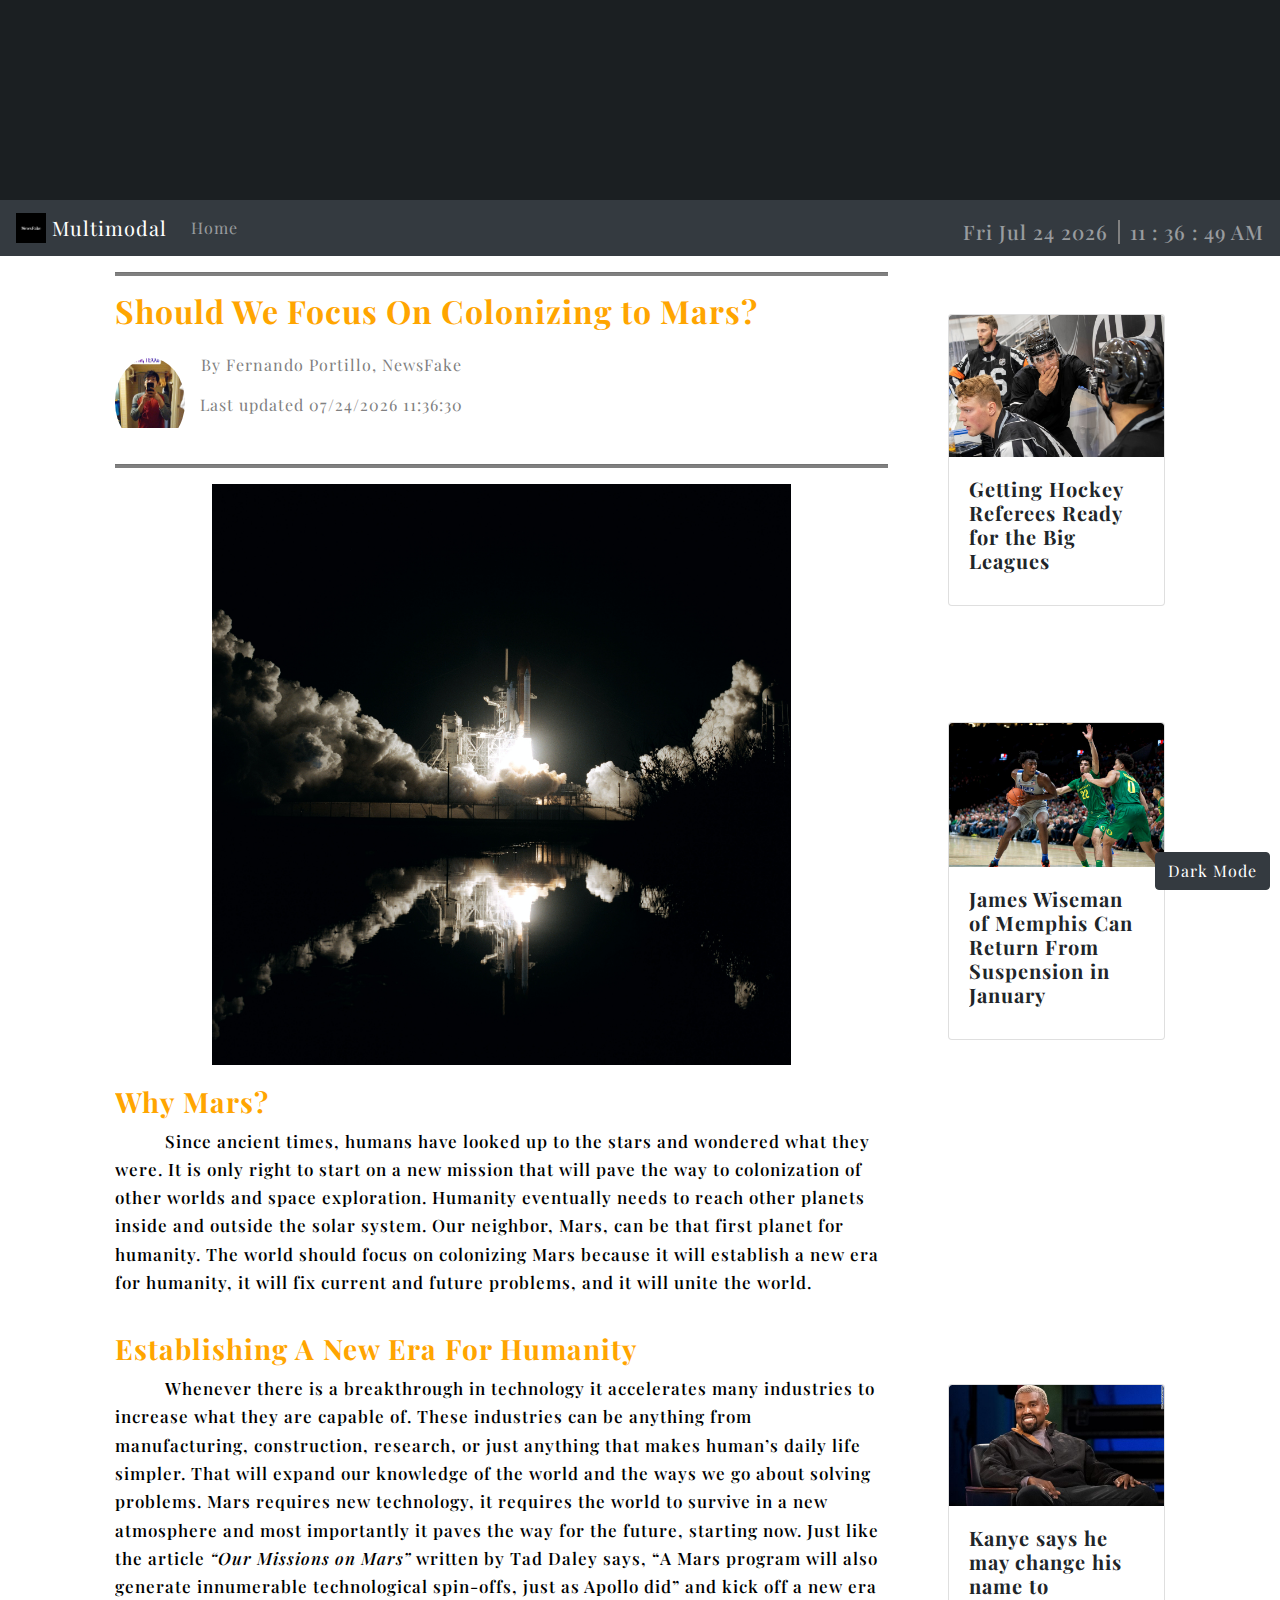
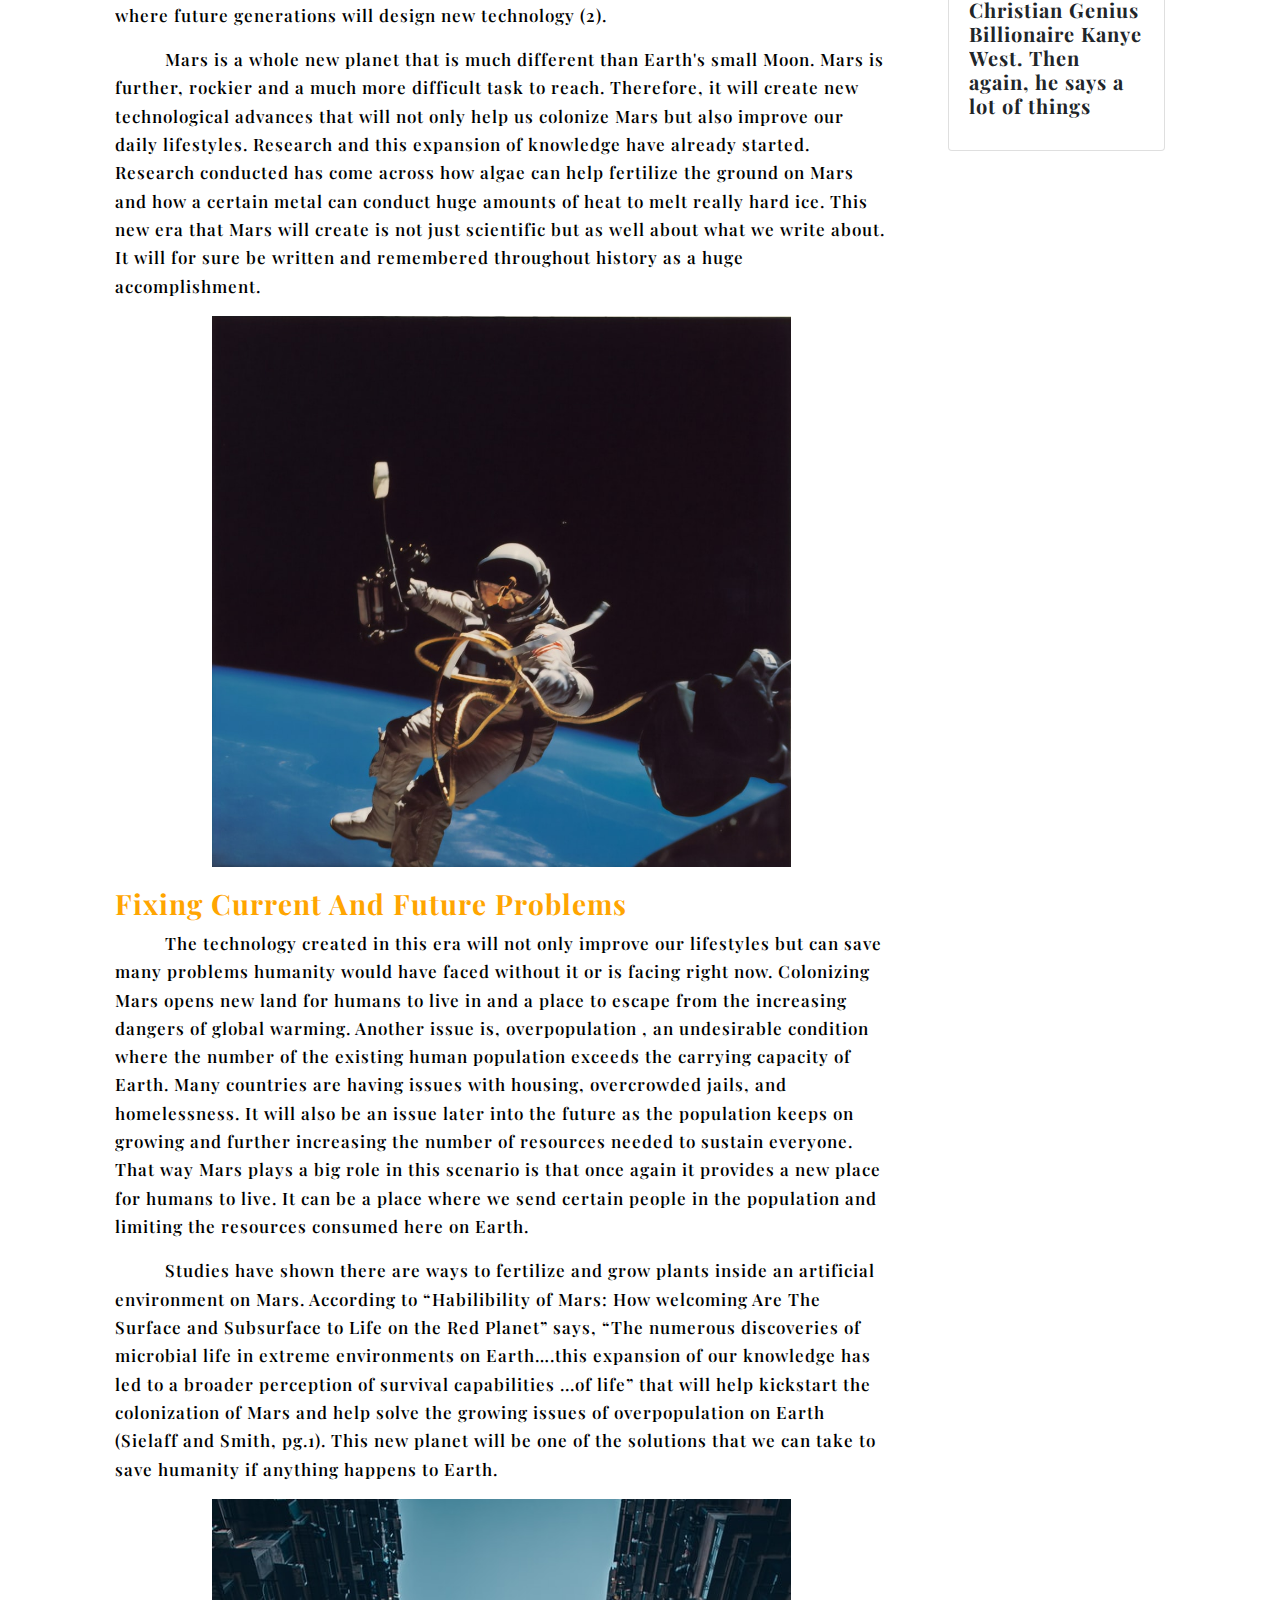
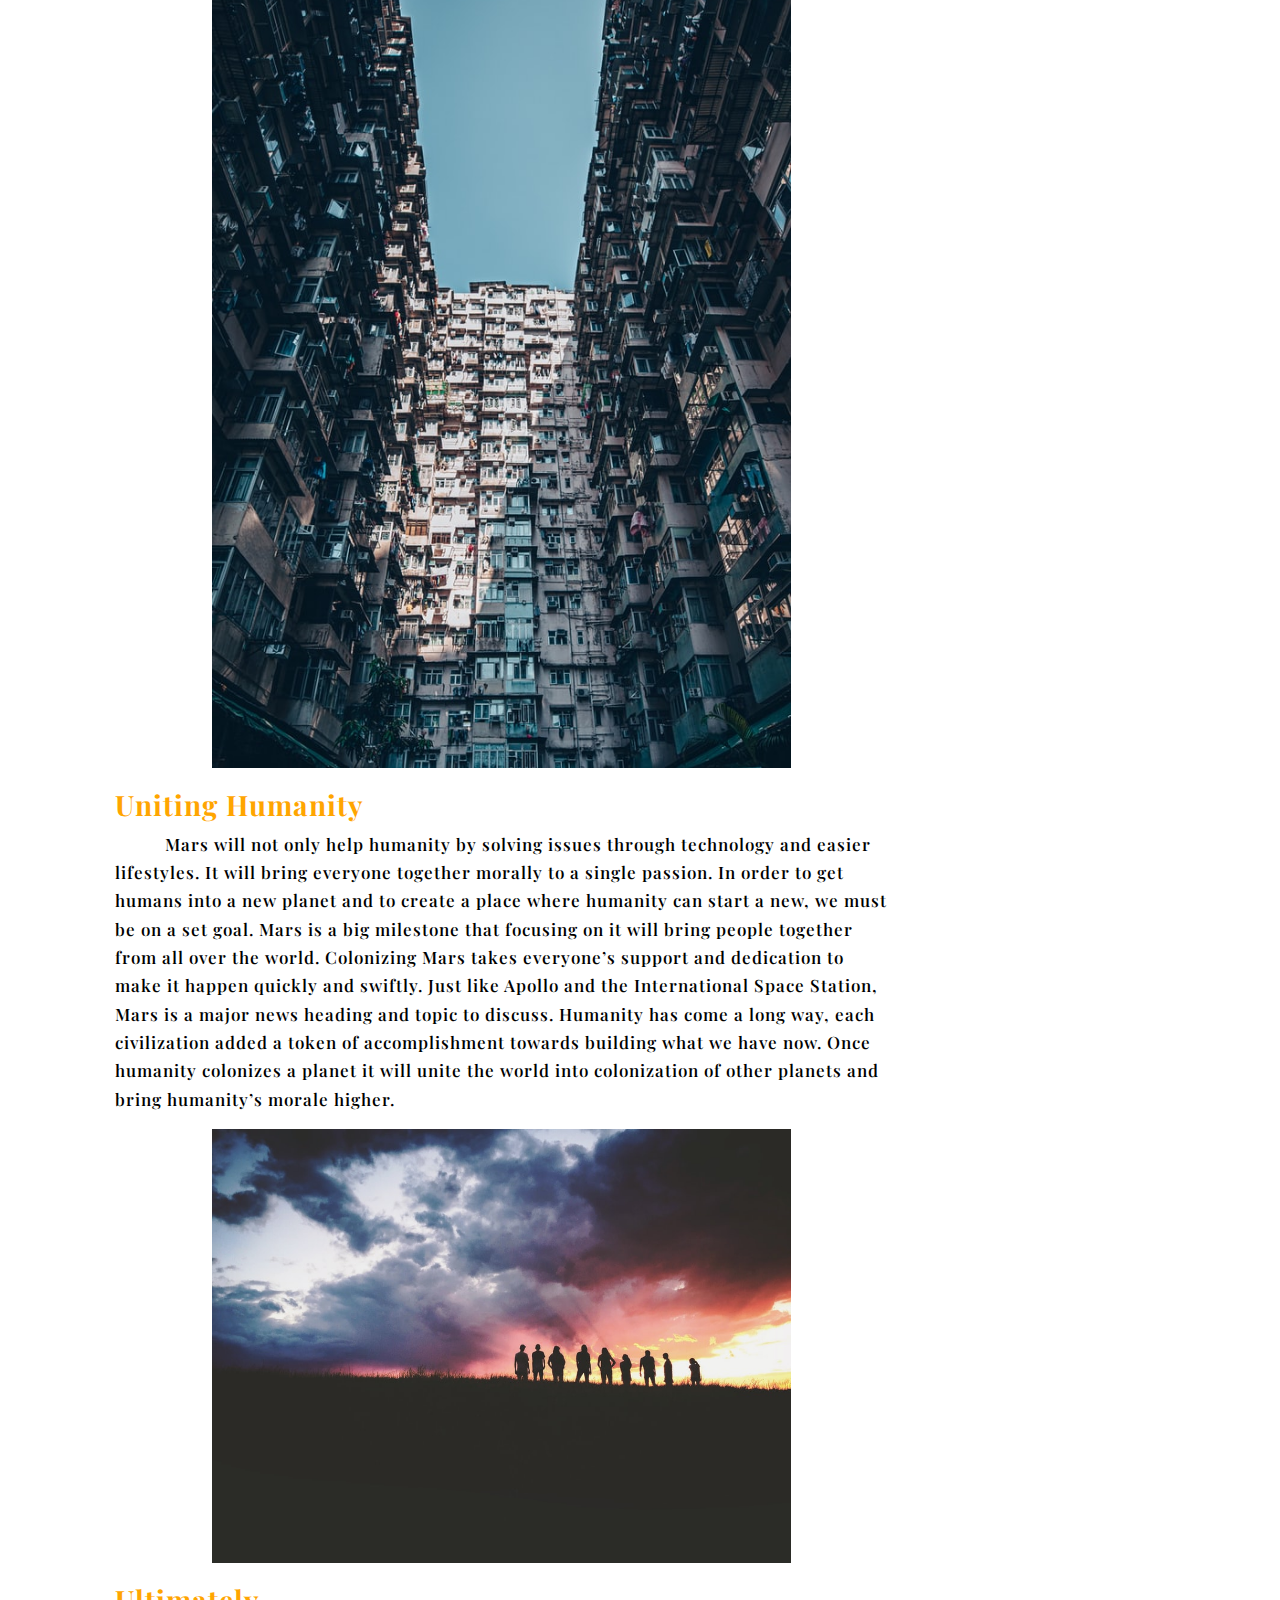
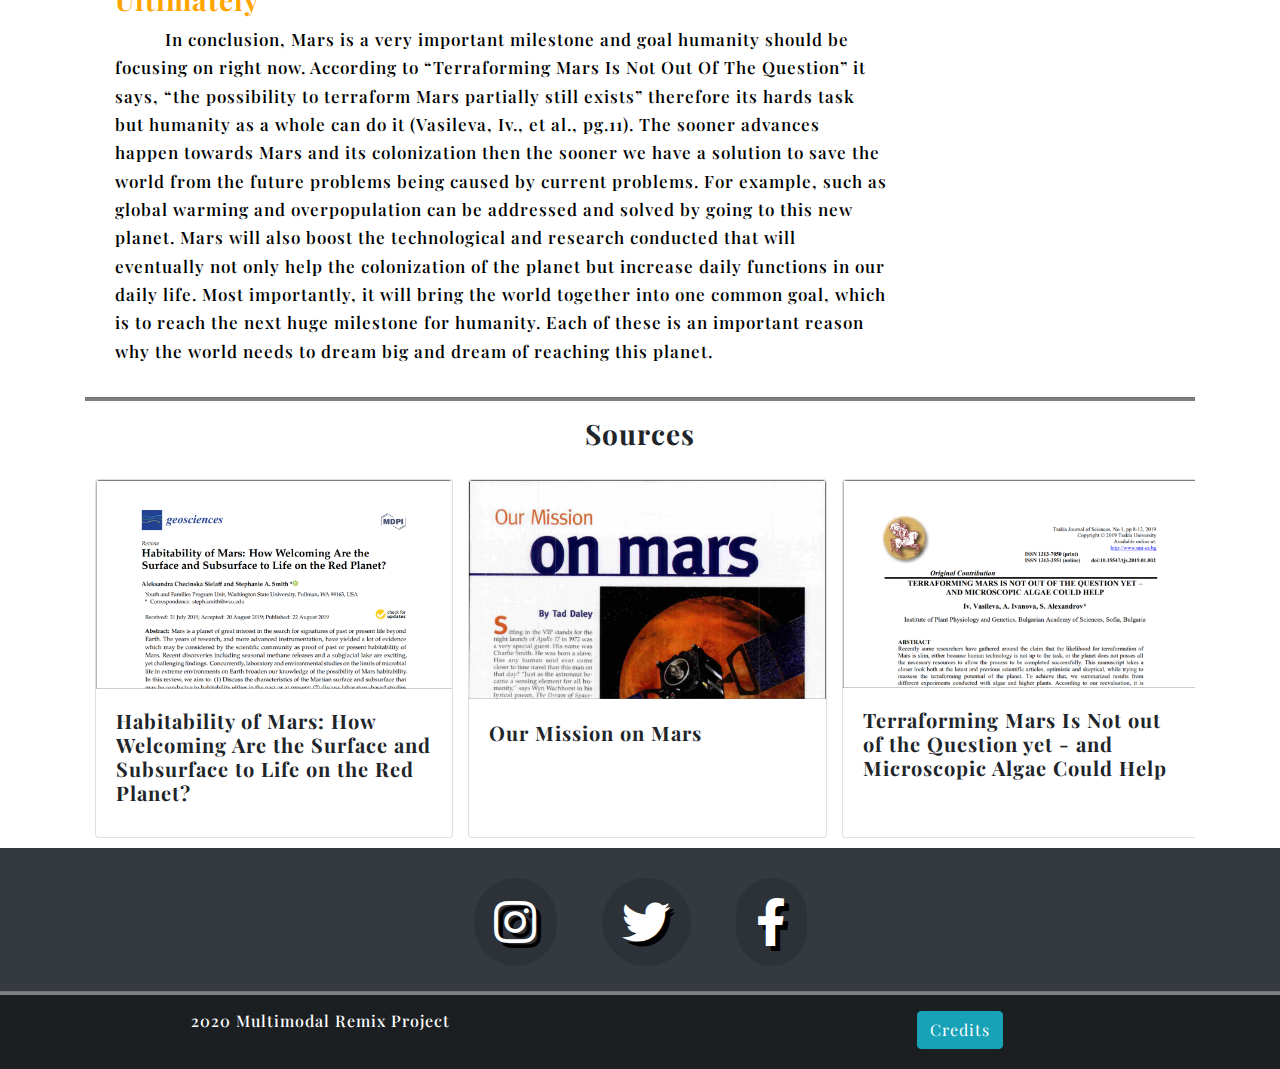
==== commit 3079a9d9: "- added sources" ====
--- a/index.html
+++ b/index.html
@@ -223,118 +223,130 @@
                                 </div>
                             </div>
                             <div class="col-12 pt-md-5"></div>
-                                <img class="gif" src="https://media.giphy.com/media/5h5YKtIQFRdkc/source.gif" alt="">
-                            </div>
-                            <div class="col-12 pt-md-5">
-                                <div class="card" style="width:100%;">
-                                    <img class="card-img-top"
-                                        src="images/sports/James_Wiseman_of_Memphis_Can_Return_From_Suspension_in_January.jpg"
-                                        alt="Card image cap">
-                                    <div class="card-body">
-                                        <h5 class="card-title"> <a href="basketball.html">James Wiseman of Memphis Can
-                                                Return From Suspension in
-                                                January</a>
-                                        </h5>
-                                    </div>
-                                </div>
-                            </div>
-                            <div class="col-12 pt-md-5">
-                                <img class="gif" src="https://media.giphy.com/media/26tOY3KjQUL9YhRT2/source.gif"
-                                    alt="">
-                            </div>
-                            <div class="col-12 pt-md-5 sticky">
-                                <iframe class="gif video-gif" src="https://www.youtube.com/embed/UkQHCSZQvv0?"
-                                    frameborder="0"
-                                    allow="accelerometer; autoplay; encrypted-media; gyroscope; picture-in-picture"
-                                    allowfullscreen>
-                                </iframe>
-                            </div>
-                            <div class="col-12 pt-md-5">
-                                <div class="card" style="width:100%;">
-                                    <img class="card-img-top" src="images/technology/kanye.jpg" alt="Card image cap">
-                                    <div class="card-body">
-                                        <h5 class="card-title"> <a href="entertainment.html">Kanye says he may change
-                                                his name to Christian Genius
-                                                Billionaire
-                                                Kanye
-                                                West. Then again, he says a lot of things</a>
-                                        </h5>
-                                    </div>
-                                </div>
-                            </div>
-                            <div class="col-12 pt-md-5">
-                                <img class="gif" src="https://media.giphy.com/media/t5Ml3rCGNEddm/source.gif" alt="">
-                            </div>
-                        </div>
-                    </div>
-                    <!-- END OF SIDE ARTICLE / GIFS -->
-                </div>
+                            <img class="gif" src="https://media.giphy.com/media/5h5YKtIQFRdkc/source.gif" alt="">
+                        </div>
+                        <div class="col-12 pt-md-5">
+                            <div class="card" style="width:100%;">
+                                <img class="card-img-top"
+                                    src="images/sports/James_Wiseman_of_Memphis_Can_Return_From_Suspension_in_January.jpg"
+                                    alt="Card image cap">
+                                <div class="card-body">
+                                    <h5 class="card-title"> <a href="basketball.html">James Wiseman of Memphis Can
+                                            Return From Suspension in
+                                            January</a>
+                                    </h5>
+                                </div>
+                            </div>
+                        </div>
+                        <div class="col-12 pt-md-5">
+                            <img class="gif" src="https://media.giphy.com/media/26tOY3KjQUL9YhRT2/source.gif" alt="">
+                        </div>
+                        <div class="col-12 pt-md-5 sticky">
+                            <iframe class="gif video-gif" src="https://www.youtube.com/embed/UkQHCSZQvv0?"
+                                frameborder="0"
+                                allow="accelerometer; autoplay; encrypted-media; gyroscope; picture-in-picture"
+                                allowfullscreen>
+                            </iframe>
+                        </div>
+                        <div class="col-12 pt-md-5">
+                            <div class="card" style="width:100%;">
+                                <img class="card-img-top" src="images/technology/kanye.jpg" alt="Card image cap">
+                                <div class="card-body">
+                                    <h5 class="card-title"> <a href="entertainment.html">Kanye says he may change
+                                            his name to Christian Genius
+                                            Billionaire
+                                            Kanye
+                                            West. Then again, he says a lot of things</a>
+                                    </h5>
+                                </div>
+                            </div>
+                        </div>
+                        <div class="col-12 pt-md-5">
+                            <img class="gif" src="https://media.giphy.com/media/t5Ml3rCGNEddm/source.gif" alt="">
+                        </div>
+                    </div>
+                </div>
+                <!-- END OF SIDE ARTICLE / GIFS -->
+            </div>
+            <hr>
+            <div class="row">
+                <div class="col-12">
+                    <h3 class="s text-center">Sources</h3>
+                </div>
+                <div class="card-deck">
+                    <div class="card" style="width:100%;">
+                        <img class="card-img-top" src="images/project-images/sources/habitability-of-mars.PNG" alt="Card image cap">
+                        <div class="card-body">
+                            <h5 class="card-title">
+                                <a target="_blank" href="https://web-a-ebscohost-com.dcccd.idm.oclc.org/ehost/detail/detail?vid=0&sid=06c4ec21-2a73-467a-bb69-3af2dacb5672%40sessionmgr4007&bdata=JnNpdGU9ZWhvc3QtbGl2ZQ%3d%3d#AN=10471049&db=a9h">
+                                    Habitability of Mars: How Welcoming Are the Surface and Subsurface to Life on the
+                                    Red Planet?
+                                </a>
+                            </h5>
+                        </div>
+                    </div>
+                    <div class="card" style="width:100%;">
+                        <img class="card-img-top" src="images/project-images/sources/our-mission-mars.PNG" alt="Card image cap">
+                        <div class="card-body">
+                            <h5 id="weather" class="card-title">
+                                <a target="_blank" href="https://web-b-ebscohost-com.dcccd.idm.oclc.org/ehost/detail/detail?vid=4&sid=119d0a13-f974-42ec-80f0-bc4ac9a7ae09%40sessionmgr103&bdata=JnNpdGU9ZWhvc3QtbGl2ZQ%3d%3d#AN=10471049&db=a9h"> 
+                                    Our Mission on Mars
+                                </a>
+                            </h5>
+                        </div>
+                    </div>
+                    <div class="card" style="width:100%;">
+                        <img class="card-img-top" src="images/project-images/sources/terraforming-mars.PNG" alt="Card image cap">
+                        <div class="card-body">
+                            <h5 class="card-title">
+                                <a target="_blank" href="https://web-b-ebscohost-com.dcccd.idm.oclc.org/ehost/detail/detail?vid=6&sid=119d0a13-f974-42ec-80f0-bc4ac9a7ae09%40sessionmgr103&bdata=JnNpdGU9ZWhvc3QtbGl2ZQ%3d%3d#AN=136667960&db=a9h">
+                                    Terraforming Mars Is Not out of the Question
+                                    yet - and Microscopic Algae Could Help
+                                </a>
+                            </h5>
+                        </div>
+                    </div>
+                </div>
+            </div>
+        </div>
+    </div>
+    <footer>
+        <div class="row">
+            <div class="col-12">
+                <i class="fab fa-instagram fa-3x social"></i>
+                <i class="fab fa-twitter fa-3x social"></i>
+                <i class="fab fa-facebook-f fa-3x social"></i>
+            </div>
+            <div class="last">
                 <hr>
                 <div class="row">
-                    <div class="col-12">
-                        <h3 class="s text-center">Sources</h3>
-                    </div>
-                    <div class="card-deck">
-                        <div class="card" style="width:100%;">
-                            <div class="card-body">
-                                <h5 class="card-title"> <a href="entertainment.html">
-                                    Habitability of Mars: How Welcoming Are the Surface and Subsurface to Life on the Red Planet?</a>
-                                </h5>
-                            </div>
-                        </div>
-                        <div class="card" style="width:100%;">
-                            <img class="card-img-top" src="images/local/local_animals.png" alt="Card image cap">
-                            <div class="card-body">
-                                <h5 id="weather" class="card-title"> <a href="local.html">  “Our Mission on Mars.”</a></h5>
-                            </div>
-                        </div>
-                        <div class="card" style="width:100%;">
-                            <img class="card-img-top" src="images/local/rail.jpg" alt="Card image cap">
-                            <div class="card-body">
-                                <h5 class="card-title"> <a href="local.html">“Terraforming Mars Is Not out of the Question yet - and Microscopic Algae Could Help.”</a></h5>
-                            </div>
-                        </div>
-                    </div>
-                </div>
-            </div>
-        </div>
-        <footer>
-            <div class="row">
-                <div class="col-12">
-                    <i class="fab fa-instagram fa-3x social"></i>
-                    <i class="fab fa-twitter fa-3x social"></i>
-                    <i class="fab fa-facebook-f fa-3x social"></i>
-                </div>
-                <div class="last">
-                    <hr>
-                    <div class="row">
-                        <div class="col-6">
-                            <h6>2020 Multimodal Remix Project</h6>
-                        </div>
-                        <div class="col-6">
-                            <button type="button" class="btn btn-info source">Sources</button>
-                        </div>
-                    </div>
-                </div>
-            </div>
-            <div id="display-sources" class="d-none">
-                <button id="close-source" type="button" class="close" aria-label="Close">
-                    <span aria-hidden="true">&times;</span>
-                </button>
-                <h6>Close</h6>
-                <div class="align-center">
-                    <div class="row">
-                        <div class="col-12 col-md-6">
-                            <a href="https://giphy.com" target="_blank"><img src="images/sources/giphy.gif" alt=""></a>
-                        </div>
-                        <div class="col-12 col-md-6">
-                            <a href="https://unsplash.com" target="_blank"><img src="images/sources/unsplash.jpg"
-                                    alt=""></a>
-                        </div>
-                    </div>
-                </div>
-            </div>
-        </footer>
+                    <div class="col-6">
+                        <h6>2020 Multimodal Remix Project</h6>
+                    </div>
+                    <div class="col-6">
+                        <button type="button" class="btn btn-info source">Sources</button>
+                    </div>
+                </div>
+            </div>
+        </div>
+        <div id="display-sources" class="d-none">
+            <button id="close-source" type="button" class="close" aria-label="Close">
+                <span aria-hidden="true">&times;</span>
+            </button>
+            <h6>Close</h6>
+            <div class="align-center">
+                <div class="row">
+                    <div class="col-12 col-md-6">
+                        <a href="https://giphy.com" target="_blank"><img src="images/sources/giphy.gif" alt=""></a>
+                    </div>
+                    <div class="col-12 col-md-6">
+                        <a href="https://unsplash.com" target="_blank"><img src="images/sources/unsplash.jpg"
+                                alt=""></a>
+                    </div>
+                </div>
+            </div>
+        </div>
+    </footer>
     </div>
     <script src="https://code.jquery.com/jquery-3.3.1.slim.min.js"
         integrity="sha384-q8i/X+965DzO0rT7abK41JStQIAqVgRVzpbzo5smXKp4YfRvH+8abtTE1Pi6jizo" crossorigin="anonymous">
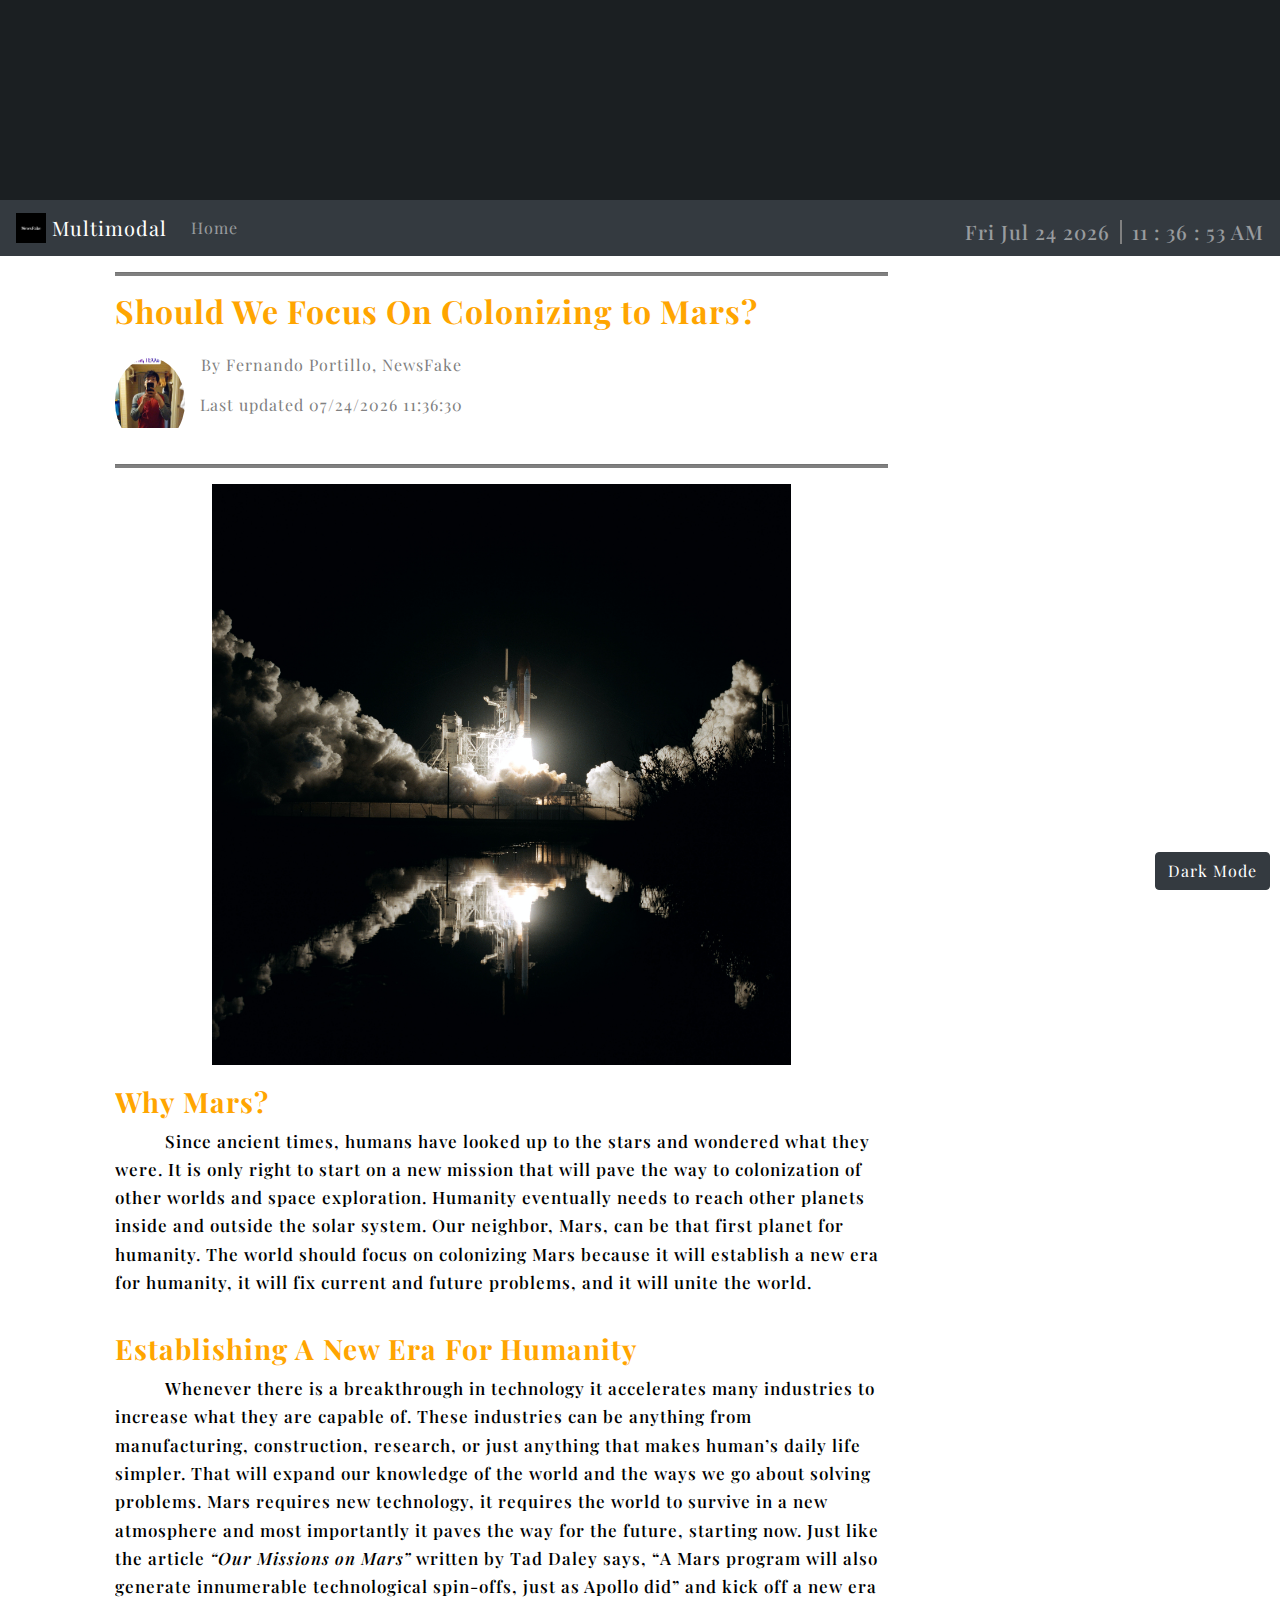
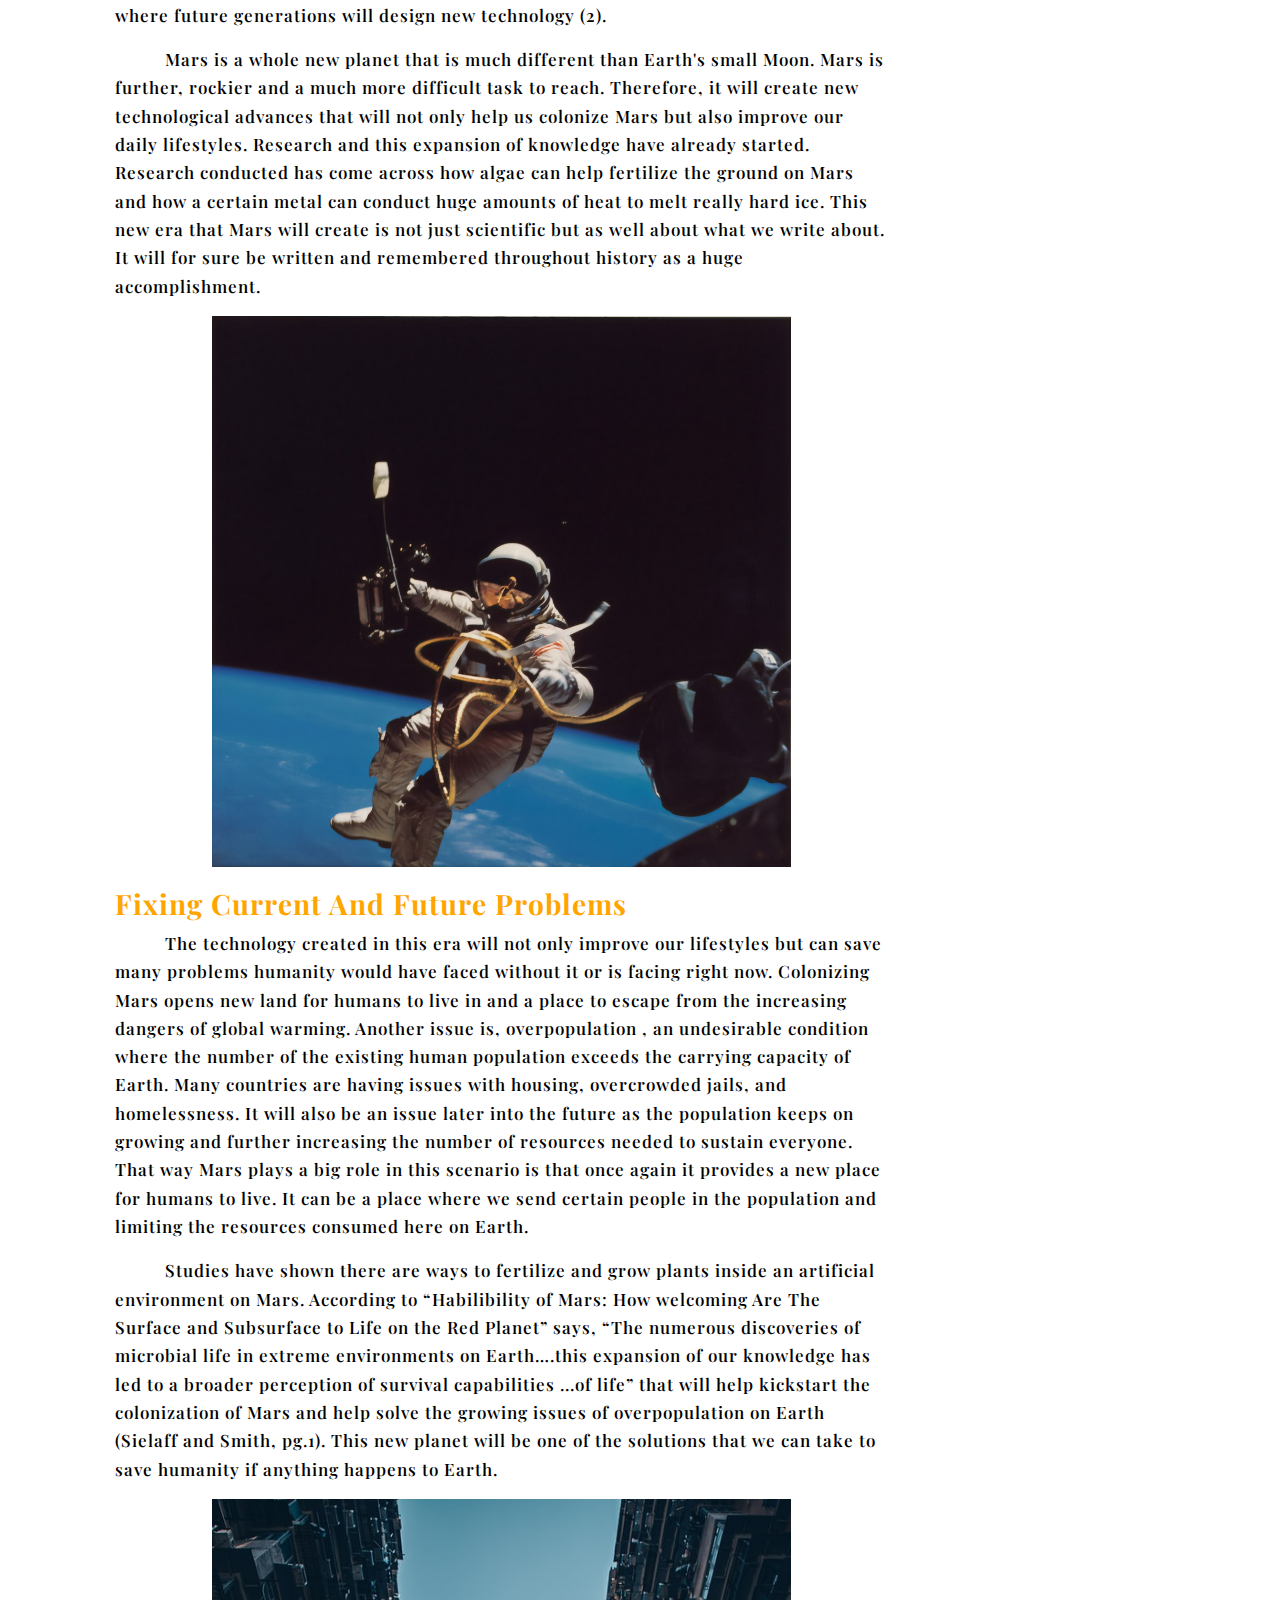
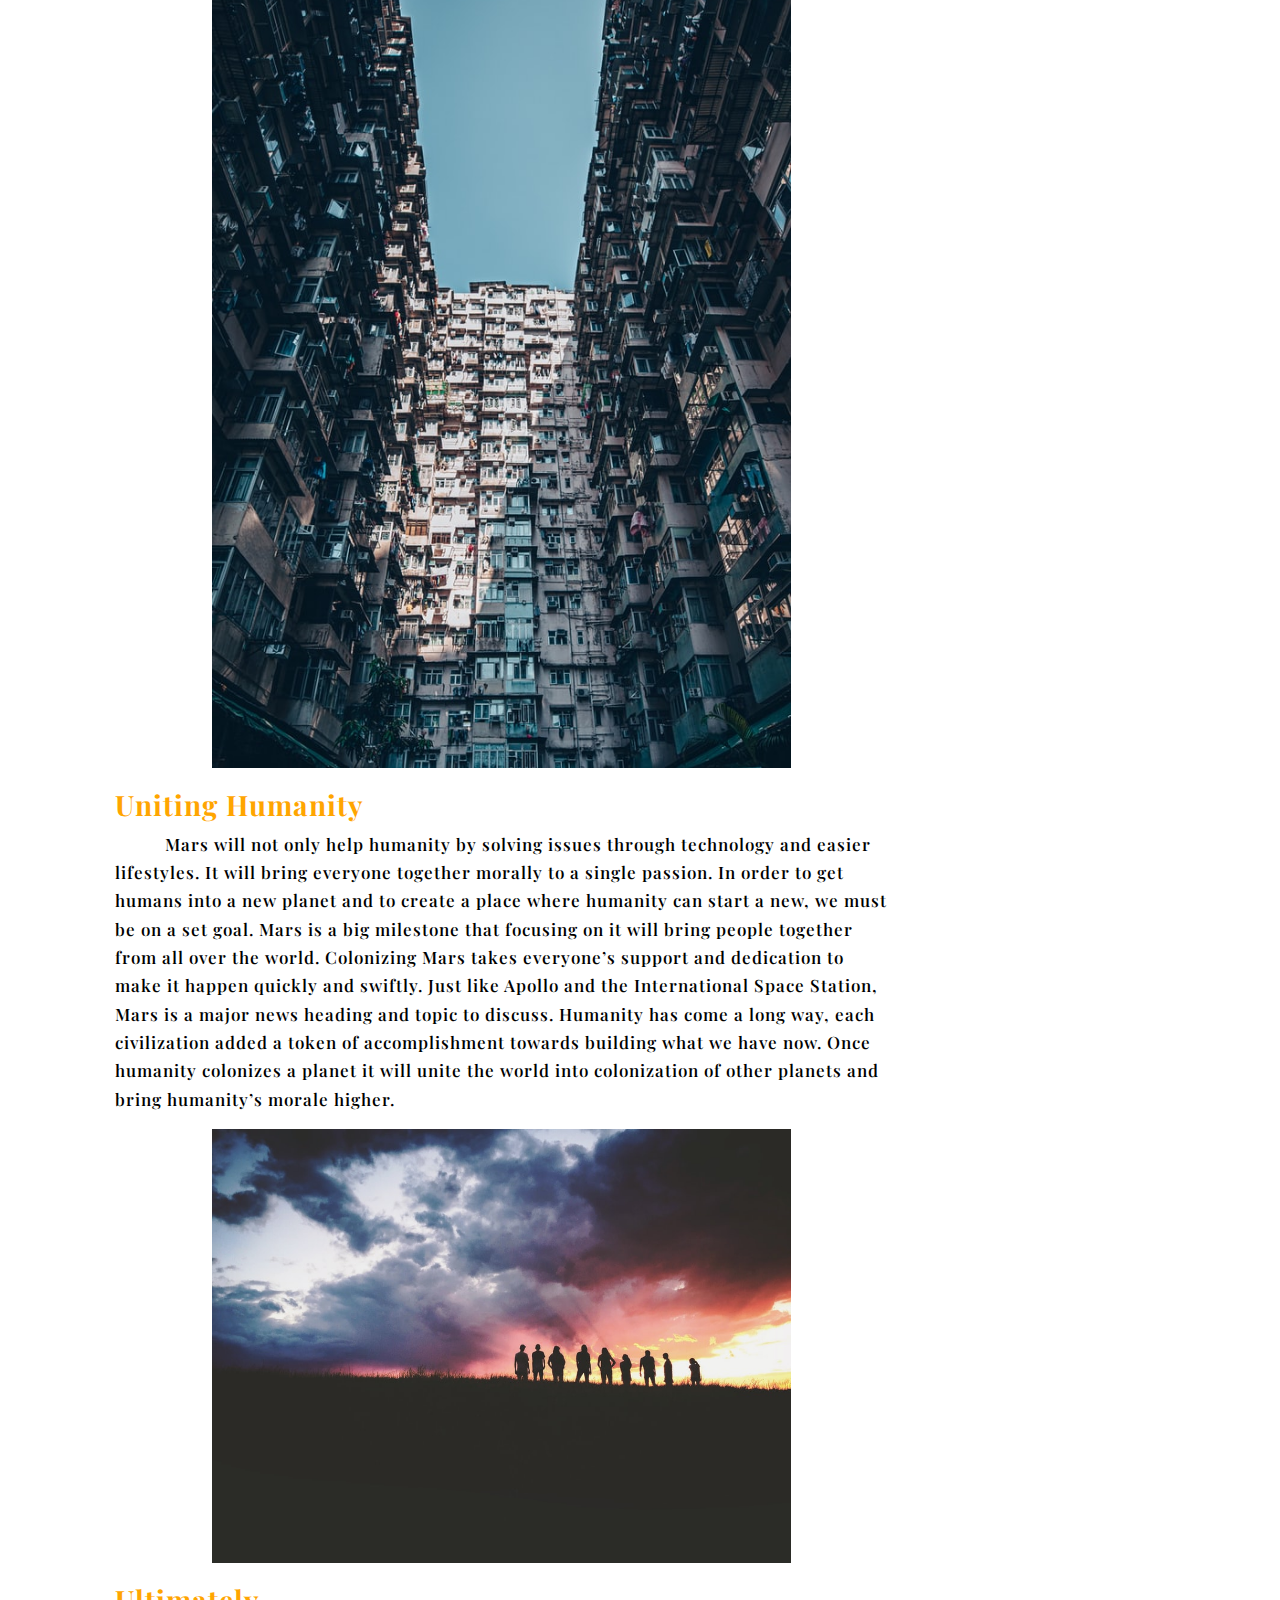
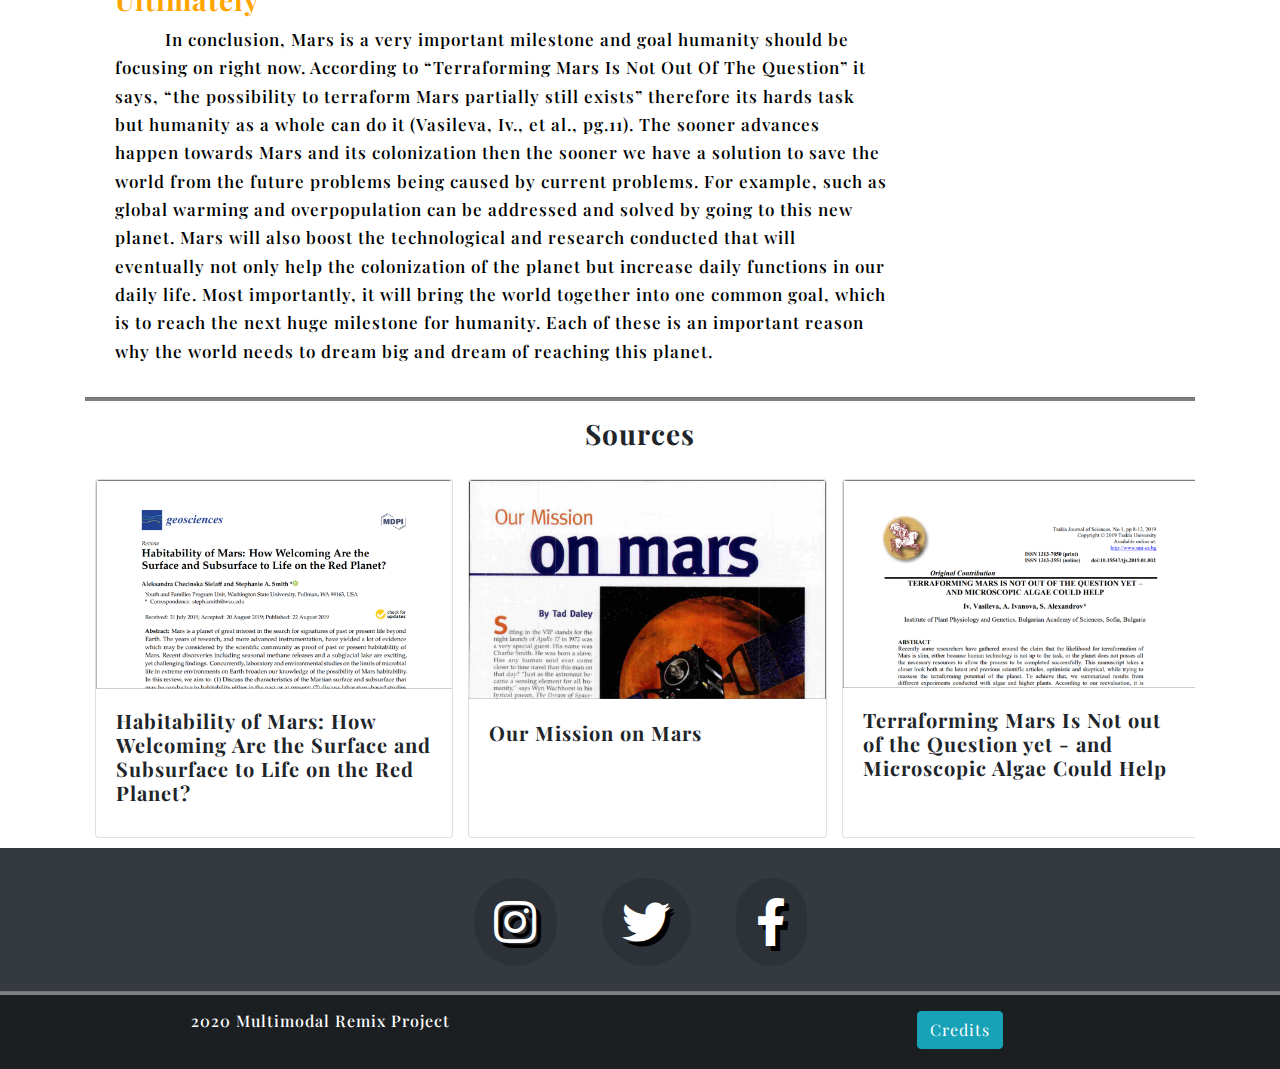
==== commit 3e473b26: "- final commit" ====
--- a/index.html
+++ b/index.html
@@ -210,143 +210,147 @@
                     <!-- START OF SIDE ARTICLES -->
                     <div class="col-3 d-none d-lg-block">
                         <div class="row">
-                            <div class="col-12 pt-md-5">
-                                <div class="card" style="width:100%;">
-                                    <img class="card-img-top"
-                                        src="images/sports/Getting_Hockey_Referees_Ready_for_the Big_Leagues.jpg"
-                                        alt="Card image cap">
-                                    <div class="card-body">
-                                        <h5 class="card-title">
-                                            <a href="hockey.html">Getting Hockey Referees Ready for the Big Leagues</a>
-                                        </h5>
-                                    </div>
-                                </div>
-                            </div>
-                            <div class="col-12 pt-md-5"></div>
-                            <img class="gif" src="https://media.giphy.com/media/5h5YKtIQFRdkc/source.gif" alt="">
-                        </div>
-                        <div class="col-12 pt-md-5">
-                            <div class="card" style="width:100%;">
-                                <img class="card-img-top"
-                                    src="images/sports/James_Wiseman_of_Memphis_Can_Return_From_Suspension_in_January.jpg"
-                                    alt="Card image cap">
-                                <div class="card-body">
-                                    <h5 class="card-title"> <a href="basketball.html">James Wiseman of Memphis Can
-                                            Return From Suspension in
-                                            January</a>
-                                    </h5>
-                                </div>
-                            </div>
-                        </div>
-                        <div class="col-12 pt-md-5">
-                            <img class="gif" src="https://media.giphy.com/media/26tOY3KjQUL9YhRT2/source.gif" alt="">
-                        </div>
-                        <div class="col-12 pt-md-5 sticky">
-                            <iframe class="gif video-gif" src="https://www.youtube.com/embed/UkQHCSZQvv0?"
-                                frameborder="0"
-                                allow="accelerometer; autoplay; encrypted-media; gyroscope; picture-in-picture"
-                                allowfullscreen>
-                            </iframe>
-                        </div>
-                        <div class="col-12 pt-md-5">
-                            <div class="card" style="width:100%;">
-                                <img class="card-img-top" src="images/technology/kanye.jpg" alt="Card image cap">
-                                <div class="card-body">
-                                    <h5 class="card-title"> <a href="entertainment.html">Kanye says he may change
-                                            his name to Christian Genius
-                                            Billionaire
-                                            Kanye
-                                            West. Then again, he says a lot of things</a>
-                                    </h5>
-                                </div>
-                            </div>
-                        </div>
-                        <div class="col-12 pt-md-5">
-                            <img class="gif" src="https://media.giphy.com/media/t5Ml3rCGNEddm/source.gif" alt="">
-                        </div>
-                    </div>
-                </div>
-                <!-- END OF SIDE ARTICLE / GIFS -->
-            </div>
-            <hr>
+                            <!-- 1 -->
+                            <div class="col-12 pt-md-5">
+                                <img class="gif" src="https://media.giphy.com/media/oZmk8DX9H0foA/giphy.gif"
+                                    alt="">
+                            </div>
+
+                            <!-- 2 -->
+                            <div class="col-12 pt-md-5">
+                                <img class="gif" src="https://media.giphy.com/media/10u8AwuyaCV7cA/source.gif"
+                                    alt="">
+                            </div>
+
+                            <!-- 3 -->
+                            <div class="col-12 pt-md-5">
+                                <img class="gif" src="https://media.giphy.com/media/26tOY3KjQUL9YhRT2/source.gif"
+                                    alt="">
+                            </div>
+
+                            <!-- 4 -->
+                            <div class="col-12 pt-md-5 sticky">
+                                <iframe class="gif video-gif" src="https://www.youtube.com/embed/UkQHCSZQvv0?"
+                                    frameborder="0"
+                                    allow="accelerometer; autoplay; encrypted-media; gyroscope; picture-in-picture"
+                                    allowfullscreen>
+                                </iframe>
+                            </div>
+
+                            <!-- 5 -->
+                            <div class="col-12 pt-5">
+                                <img class="gif" src="https://media.giphy.com/media/3o6ZsVnvxbgPeGkXxm/giphy.gif" alt="">
+                            </div>
+
+                            <!-- 6 -->
+                            <div class="col-12 pt-md-5">
+                                <img class="gif" src="https://media.giphy.com/media/XLcyZuIODiMzC/source.gif" alt="">
+                            </div>
+                            
+                            <!-- 7 -->
+                            <div class="col-12 pt-md-5">
+                                <img class="gif" src="https://media.giphy.com/media/KY3vv0cbjdyOKjTpq5/source.gif" alt="">
+                            </div>
+
+                            <!-- 8 -->
+                            <div class="col-12 pt-md-5">
+                                <img class="gif" src="https://media.giphy.com/media/12QASni5AUN1SM/source.gif" alt="">
+                            </div>
+
+                            <!-- 9 -->
+                            <div class="col-12 pt-md-5">
+                                <img class="gif" src="https://media.giphy.com/media/7quPmz6oDLeIE/source.gif" alt="">
+                            </div>
+                        </div>
+                    </div>
+                    <!-- END OF SIDE ARTICLE / GIFS -->
+                </div>
+                <hr>
+                <div class="row">
+                    <div class="col-12">
+                        <h3 class="s text-center">Sources</h3>
+                    </div>
+                    <div class="card-deck">
+                        <div class="card" style="width:100%;">
+                            <img class="card-img-top" src="images/project-images/sources/habitability-of-mars.PNG"
+                                alt="Card image cap">
+                            <div class="card-body">
+                                <h5 class="card-title">
+                                    <a target="_blank"
+                                        href="https://web-a-ebscohost-com.dcccd.idm.oclc.org/ehost/detail/detail?vid=0&sid=06c4ec21-2a73-467a-bb69-3af2dacb5672%40sessionmgr4007&bdata=JnNpdGU9ZWhvc3QtbGl2ZQ%3d%3d#AN=10471049&db=a9h">
+                                        Habitability of Mars: How Welcoming Are the Surface and Subsurface to Life on
+                                        the
+                                        Red Planet?
+                                    </a>
+                                </h5>
+                            </div>
+                        </div>
+                        <div class="card" style="width:100%;">
+                            <img class="card-img-top" src="images/project-images/sources/our-mission-mars.PNG"
+                                alt="Card image cap">
+                            <div class="card-body">
+                                <h5 id="weather" class="card-title">
+                                    <a target="_blank"
+                                        href="https://web-b-ebscohost-com.dcccd.idm.oclc.org/ehost/detail/detail?vid=4&sid=119d0a13-f974-42ec-80f0-bc4ac9a7ae09%40sessionmgr103&bdata=JnNpdGU9ZWhvc3QtbGl2ZQ%3d%3d#AN=10471049&db=a9h">
+                                        Our Mission on Mars
+                                    </a>
+                                </h5>
+                            </div>
+                        </div>
+                        <div class="card" style="width:100%;">
+                            <img class="card-img-top" src="images/project-images/sources/terraforming-mars.PNG"
+                                alt="Card image cap">
+                            <div class="card-body">
+                                <h5 class="card-title">
+                                    <a target="_blank"
+                                        href="https://web-b-ebscohost-com.dcccd.idm.oclc.org/ehost/detail/detail?vid=6&sid=119d0a13-f974-42ec-80f0-bc4ac9a7ae09%40sessionmgr103&bdata=JnNpdGU9ZWhvc3QtbGl2ZQ%3d%3d#AN=136667960&db=a9h">
+                                        Terraforming Mars Is Not out of the Question
+                                        yet - and Microscopic Algae Could Help
+                                    </a>
+                                </h5>
+                            </div>
+                        </div>
+                    </div>
+                </div>
+            </div>
+        </div>
+        <footer>
             <div class="row">
                 <div class="col-12">
-                    <h3 class="s text-center">Sources</h3>
-                </div>
-                <div class="card-deck">
-                    <div class="card" style="width:100%;">
-                        <img class="card-img-top" src="images/project-images/sources/habitability-of-mars.PNG" alt="Card image cap">
-                        <div class="card-body">
-                            <h5 class="card-title">
-                                <a target="_blank" href="https://web-a-ebscohost-com.dcccd.idm.oclc.org/ehost/detail/detail?vid=0&sid=06c4ec21-2a73-467a-bb69-3af2dacb5672%40sessionmgr4007&bdata=JnNpdGU9ZWhvc3QtbGl2ZQ%3d%3d#AN=10471049&db=a9h">
-                                    Habitability of Mars: How Welcoming Are the Surface and Subsurface to Life on the
-                                    Red Planet?
-                                </a>
-                            </h5>
-                        </div>
-                    </div>
-                    <div class="card" style="width:100%;">
-                        <img class="card-img-top" src="images/project-images/sources/our-mission-mars.PNG" alt="Card image cap">
-                        <div class="card-body">
-                            <h5 id="weather" class="card-title">
-                                <a target="_blank" href="https://web-b-ebscohost-com.dcccd.idm.oclc.org/ehost/detail/detail?vid=4&sid=119d0a13-f974-42ec-80f0-bc4ac9a7ae09%40sessionmgr103&bdata=JnNpdGU9ZWhvc3QtbGl2ZQ%3d%3d#AN=10471049&db=a9h"> 
-                                    Our Mission on Mars
-                                </a>
-                            </h5>
-                        </div>
-                    </div>
-                    <div class="card" style="width:100%;">
-                        <img class="card-img-top" src="images/project-images/sources/terraforming-mars.PNG" alt="Card image cap">
-                        <div class="card-body">
-                            <h5 class="card-title">
-                                <a target="_blank" href="https://web-b-ebscohost-com.dcccd.idm.oclc.org/ehost/detail/detail?vid=6&sid=119d0a13-f974-42ec-80f0-bc4ac9a7ae09%40sessionmgr103&bdata=JnNpdGU9ZWhvc3QtbGl2ZQ%3d%3d#AN=136667960&db=a9h">
-                                    Terraforming Mars Is Not out of the Question
-                                    yet - and Microscopic Algae Could Help
-                                </a>
-                            </h5>
-                        </div>
-                    </div>
-                </div>
-            </div>
-        </div>
-    </div>
-    <footer>
-        <div class="row">
-            <div class="col-12">
-                <i class="fab fa-instagram fa-3x social"></i>
-                <i class="fab fa-twitter fa-3x social"></i>
-                <i class="fab fa-facebook-f fa-3x social"></i>
-            </div>
-            <div class="last">
-                <hr>
-                <div class="row">
-                    <div class="col-6">
-                        <h6>2020 Multimodal Remix Project</h6>
-                    </div>
-                    <div class="col-6">
-                        <button type="button" class="btn btn-info source">Sources</button>
-                    </div>
-                </div>
-            </div>
-        </div>
-        <div id="display-sources" class="d-none">
-            <button id="close-source" type="button" class="close" aria-label="Close">
-                <span aria-hidden="true">&times;</span>
-            </button>
-            <h6>Close</h6>
-            <div class="align-center">
-                <div class="row">
-                    <div class="col-12 col-md-6">
-                        <a href="https://giphy.com" target="_blank"><img src="images/sources/giphy.gif" alt=""></a>
-                    </div>
-                    <div class="col-12 col-md-6">
-                        <a href="https://unsplash.com" target="_blank"><img src="images/sources/unsplash.jpg"
-                                alt=""></a>
-                    </div>
-                </div>
-            </div>
-        </div>
-    </footer>
+                    <i class="fab fa-instagram fa-3x social"></i>
+                    <i class="fab fa-twitter fa-3x social"></i>
+                    <i class="fab fa-facebook-f fa-3x social"></i>
+                </div>
+                <div class="last">
+                    <hr>
+                    <div class="row">
+                        <div class="col-6">
+                            <h6>2020 Multimodal Remix Project</h6>
+                        </div>
+                        <div class="col-6">
+                            <button type="button" class="btn btn-info source">Sources</button>
+                        </div>
+                    </div>
+                </div>
+            </div>
+            <div id="display-sources" class="d-none">
+                <button id="close-source" type="button" class="close" aria-label="Close">
+                    <span aria-hidden="true">&times;</span>
+                </button>
+                <h6>Close</h6>
+                <div class="align-center">
+                    <div class="row">
+                        <div class="col-12 col-md-6">
+                            <a href="https://giphy.com" target="_blank"><img src="images/sources/giphy.gif" alt=""></a>
+                        </div>
+                        <div class="col-12 col-md-6">
+                            <a href="https://unsplash.com" target="_blank"><img src="images/sources/unsplash.jpg"
+                                    alt=""></a>
+                        </div>
+                    </div>
+                </div>
+            </div>
+        </footer>
     </div>
     <script src="https://code.jquery.com/jquery-3.3.1.slim.min.js"
         integrity="sha384-q8i/X+965DzO0rT7abK41JStQIAqVgRVzpbzo5smXKp4YfRvH+8abtTE1Pi6jizo" crossorigin="anonymous">
--- a/css/styles.css
+++ b/css/styles.css
@@ -275,6 +275,7 @@
 }
 
 .gif {
+  padding-top: 50px;
   width: 100%;
 }
 
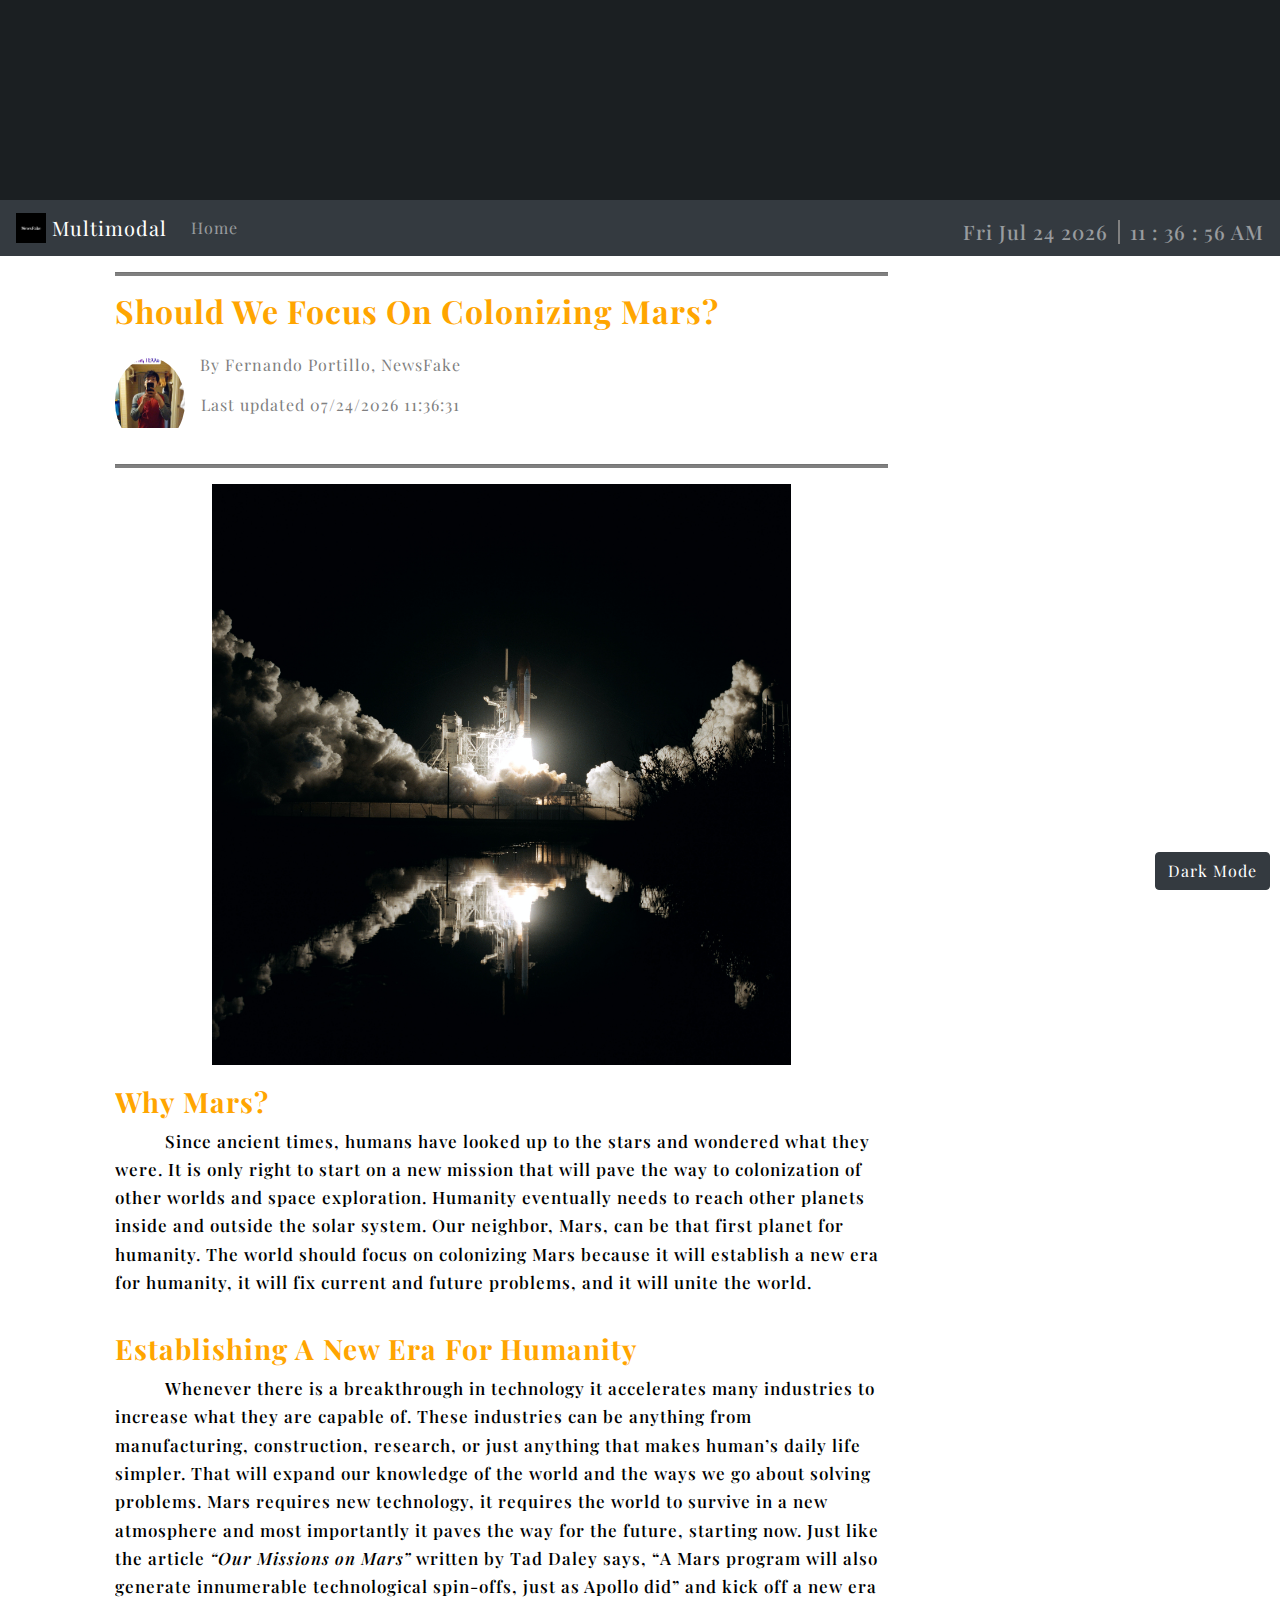
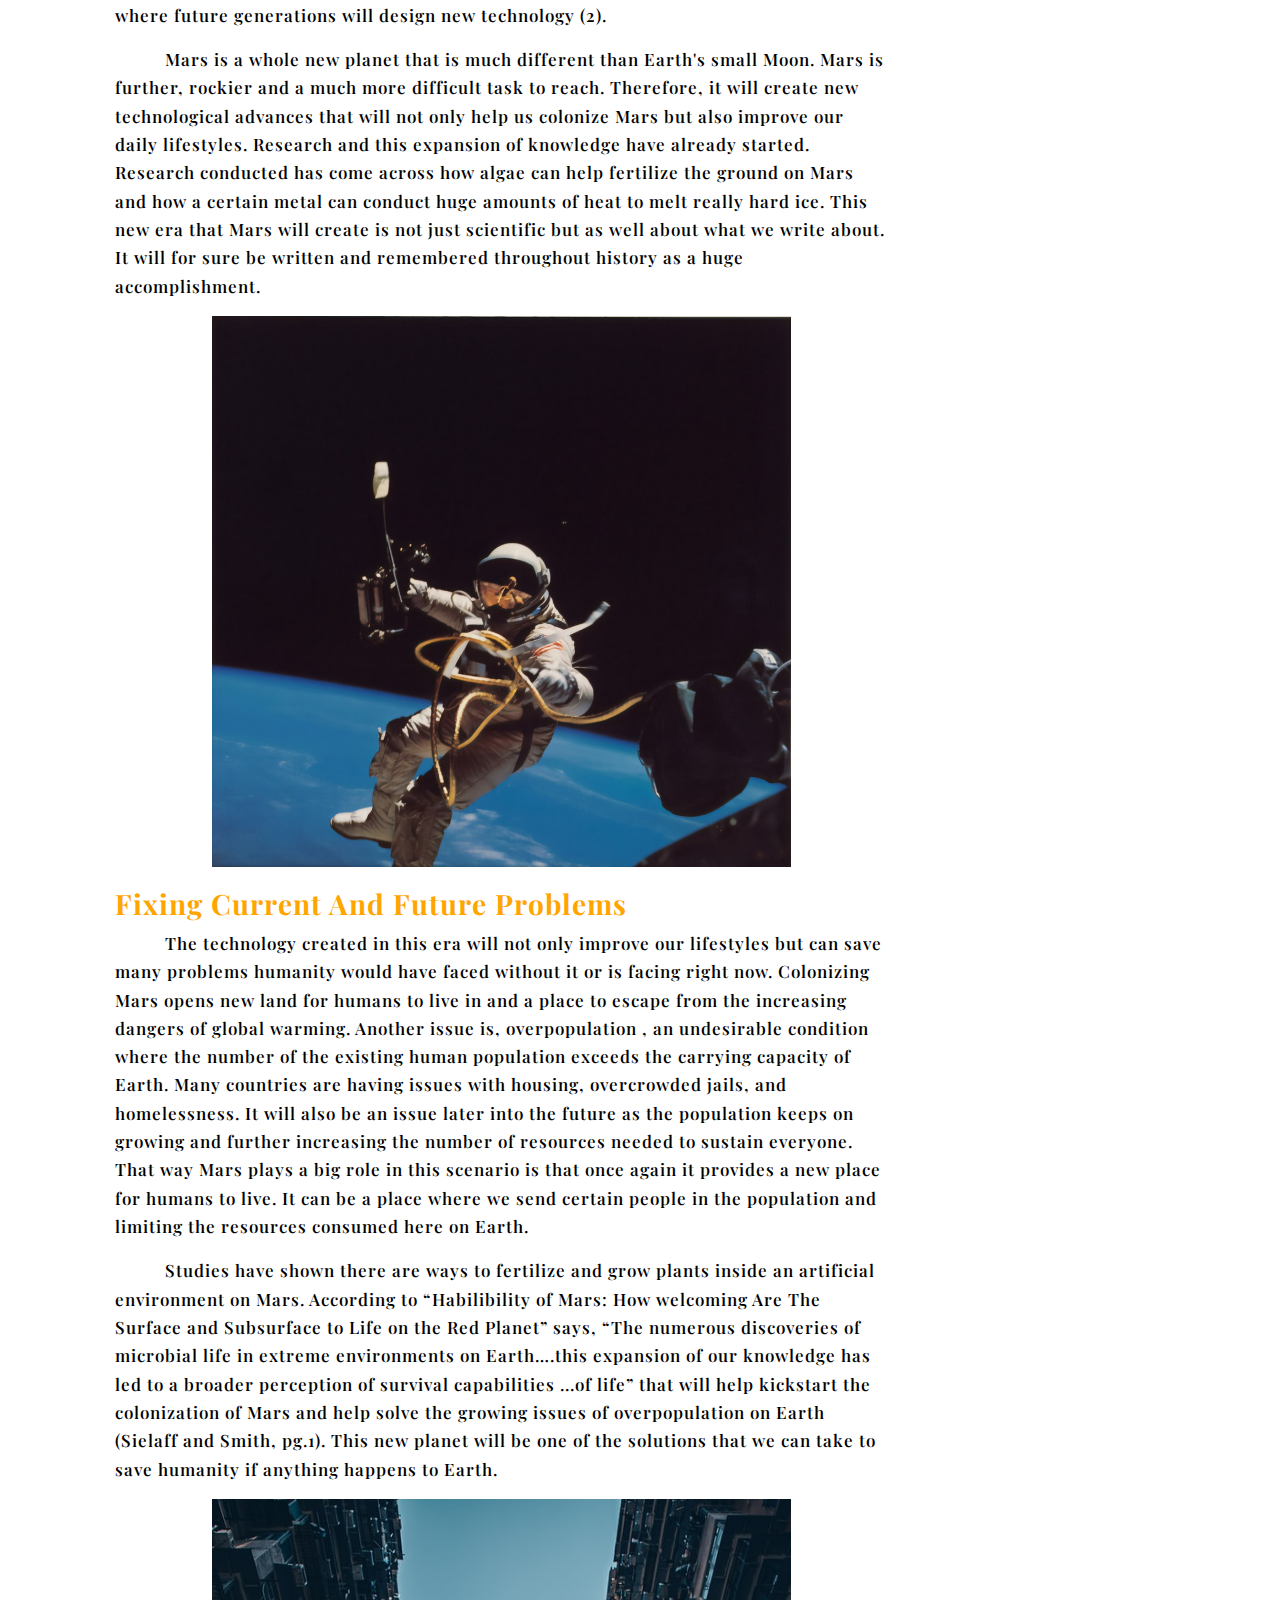
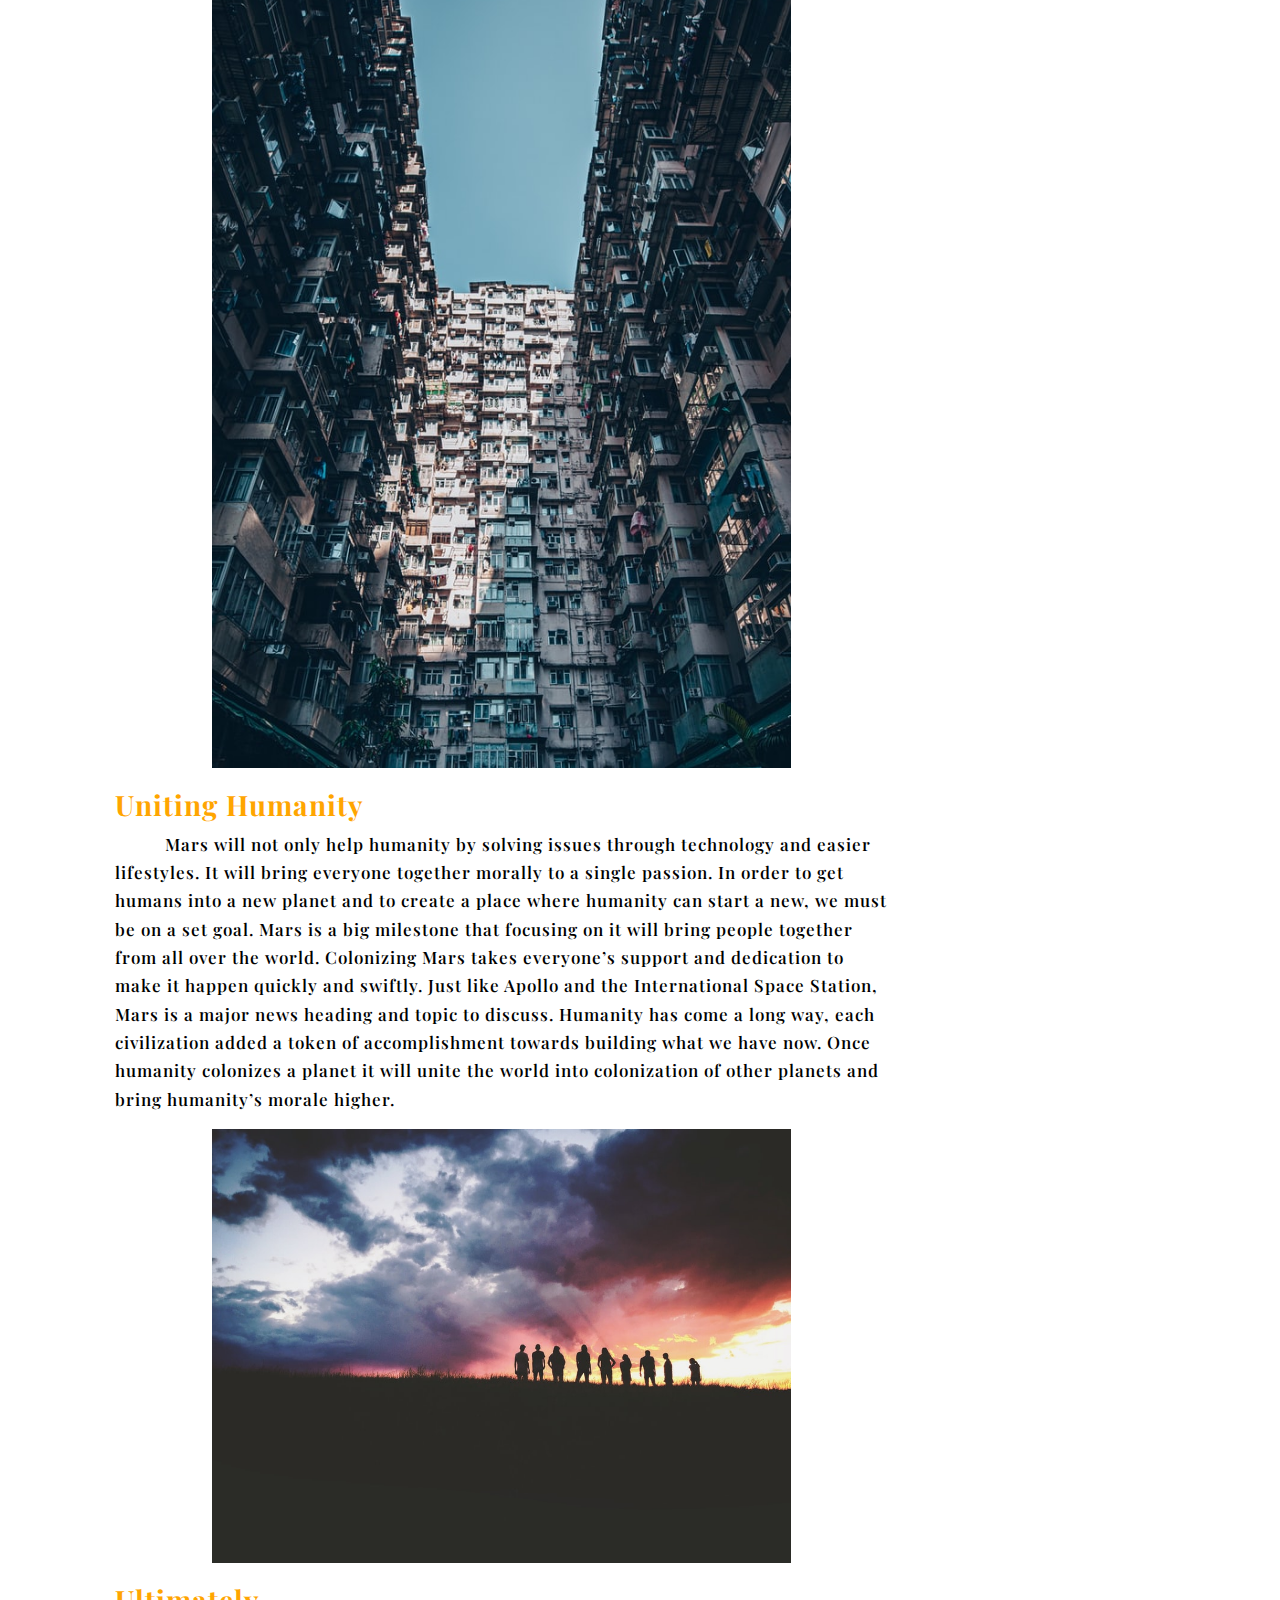
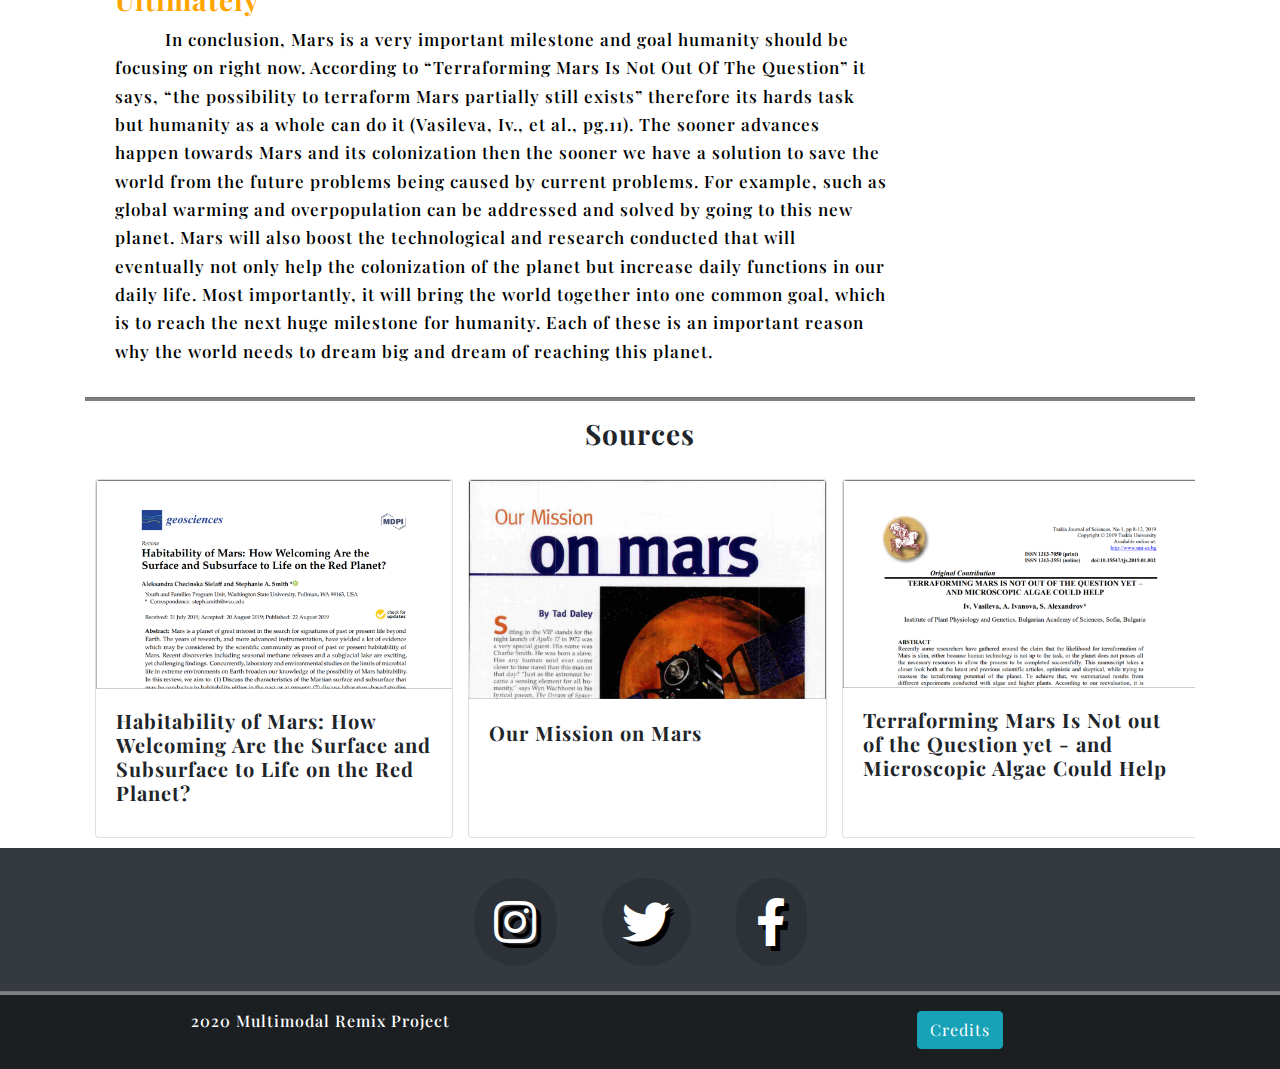
==== commit 8a7ea186: "Update index.html" ====
--- a/index.html
+++ b/index.html
@@ -64,7 +64,7 @@
                         <div class="col-12">
                             <hr>
                             <h2 class="article-title">
-                                Should We Focus On Colonizing to Mars?
+                                Should We Focus On Colonizing Mars?
                             </h2>
                             <div class="author-info">
                                 <div class="img-author">
@@ -365,4 +365,4 @@
     <script src="js/script.js"></script>
 </body>
 
-</html>+</html>
